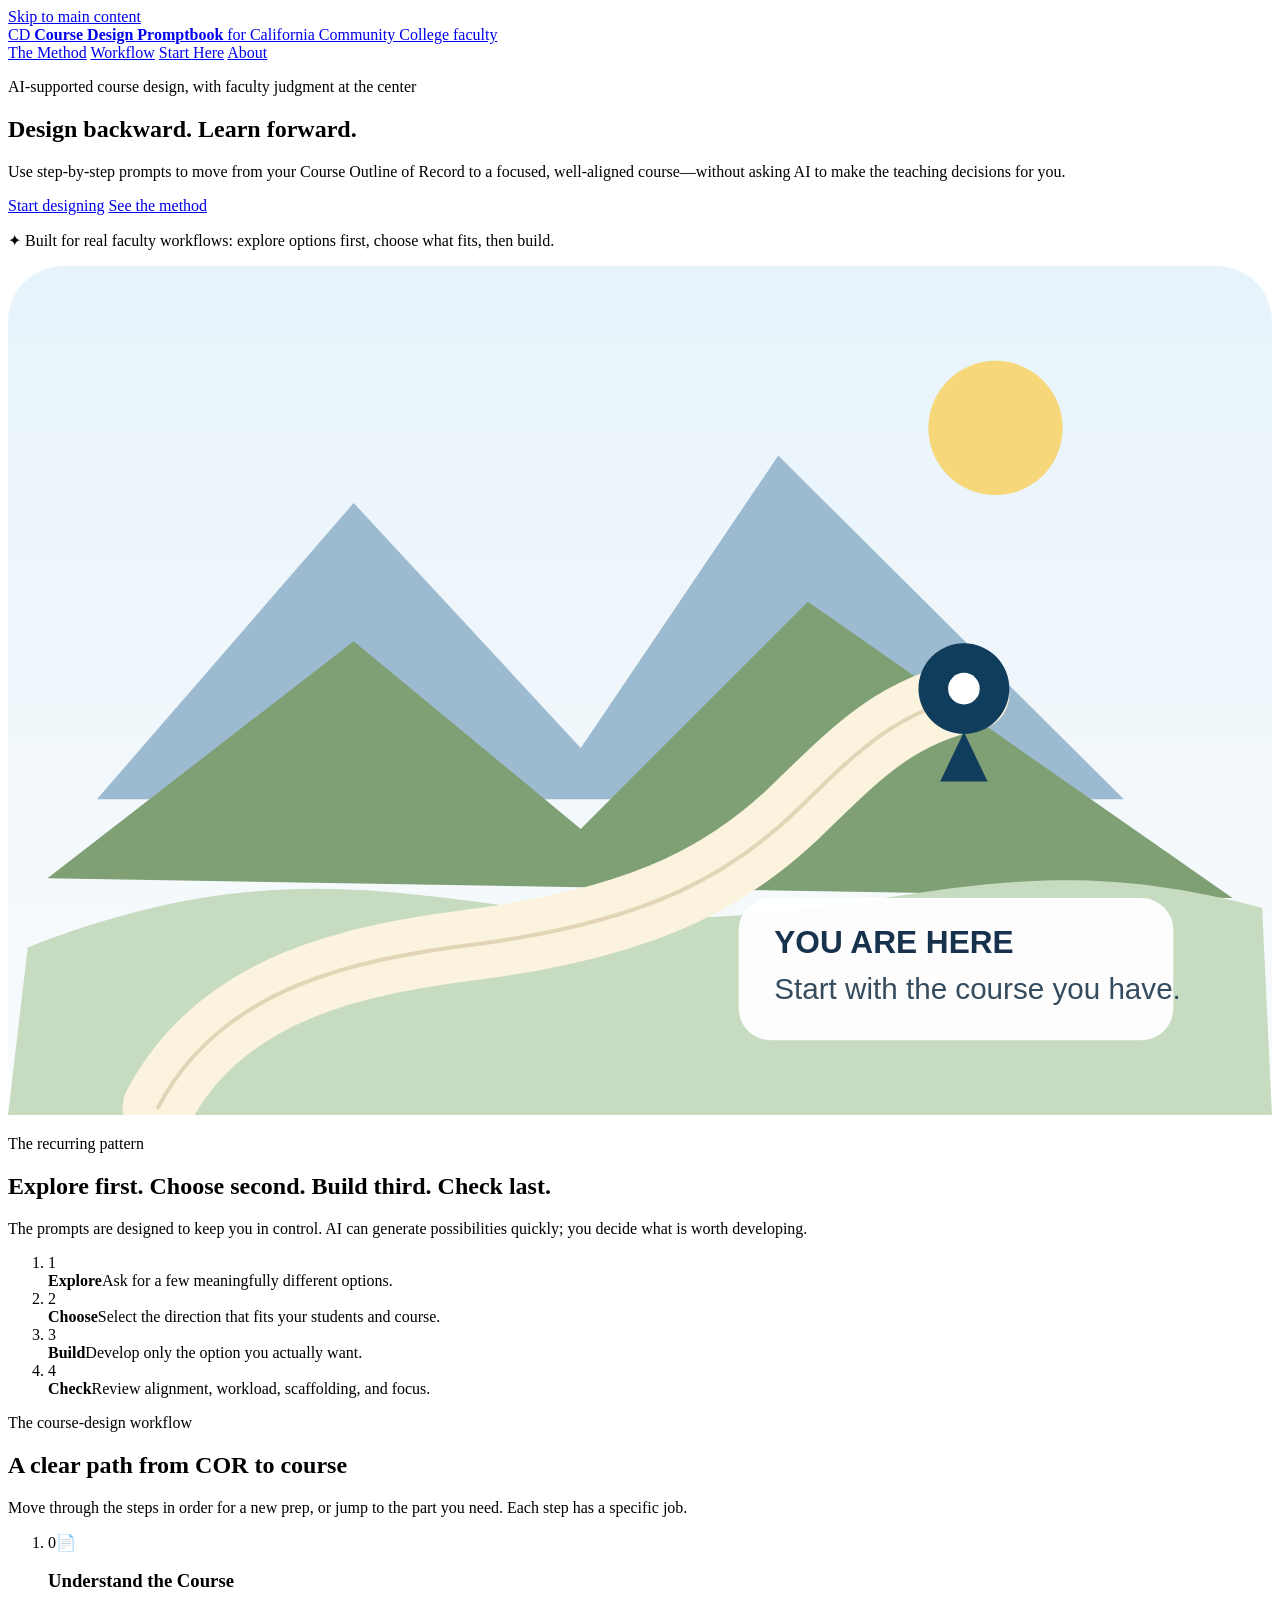
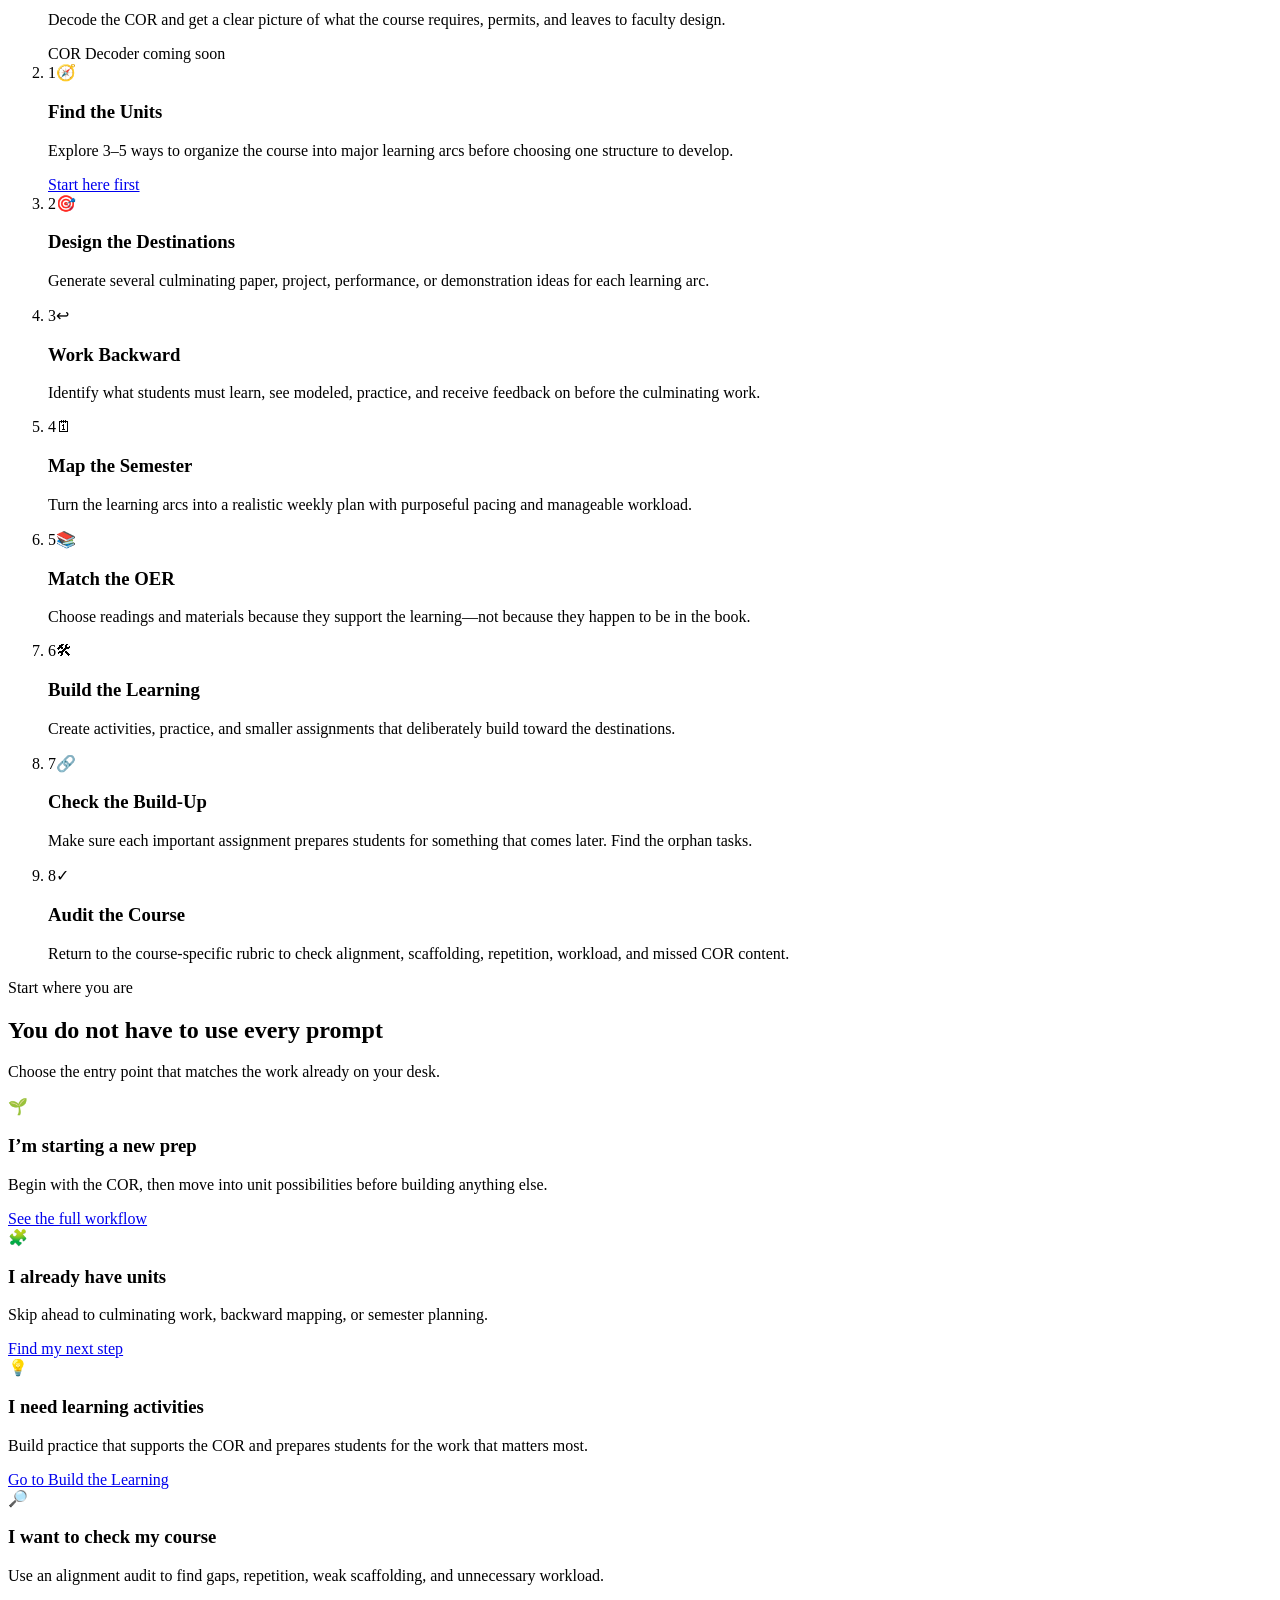
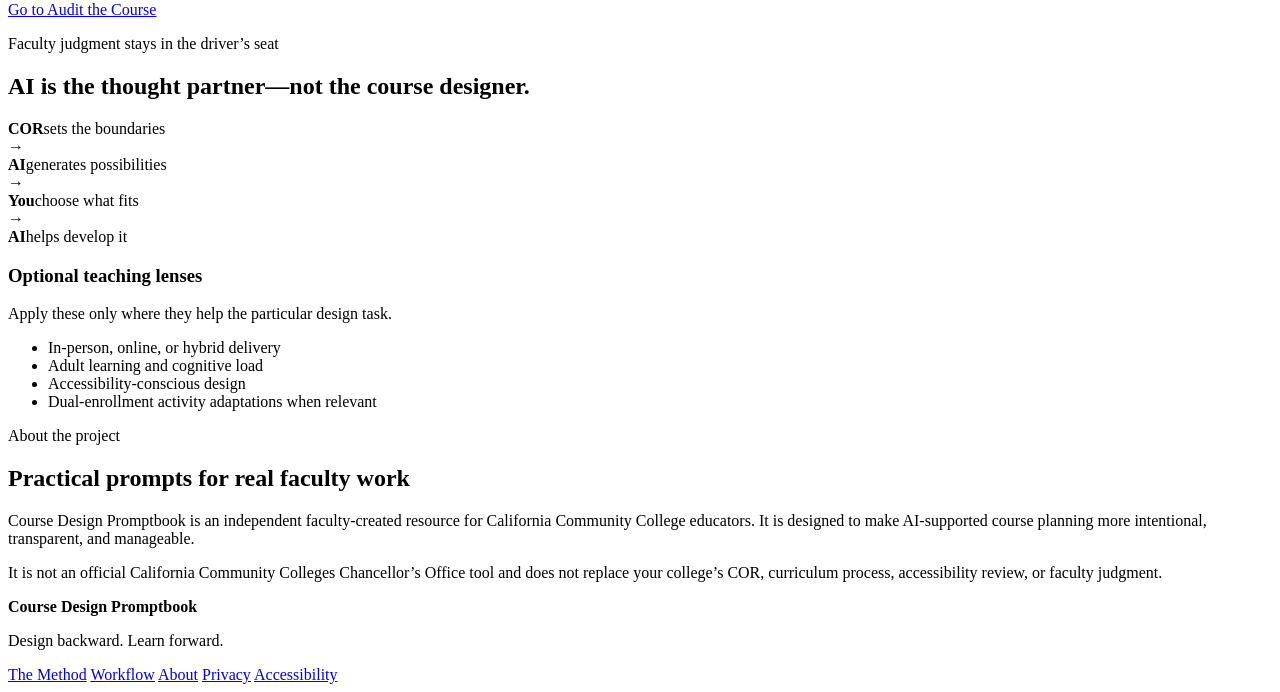
==== index.html @ aed1aebe "Update index.html" ====
<!doctype html>
<html lang="en">
<head>
  <meta charset="utf-8">
  <meta name="viewport" content="width=device-width, initial-scale=1">
  <meta name="description" content="A faculty-created promptbook for using AI to design California Community College courses from the Course Outline of Record.">
  <title>Course Design Promptbook</title>
  <link rel="stylesheet" href="styles.css">
</head>
<body>
  <a class="skip-link" href="#main-content">Skip to main content</a>

  <header class="site-header">
    <div class="shell header-inner">
      <a class="brand" href="index.html" aria-label="Course Design Promptbook home">
        <span class="brand-mark" aria-hidden="true">CD</span>
        <span class="brand-text">
          <strong>Course Design Promptbook</strong>
          <span>for California Community College faculty</span>
        </span>
      </a>

      <nav class="site-nav" aria-label="Primary navigation">
        <a href="#method">The Method</a>
        <a href="#workflow">Workflow</a>
        <a href="#start">Start Here</a>
        <a href="#about">About</a>
      </nav>
    </div>
  </header>

  <main id="main-content">
    <section class="hero" aria-labelledby="hero-title">
      <div class="shell hero-grid">
        <div class="hero-copy">
          <p class="eyebrow">AI-supported course design, with faculty judgment at the center</p>
          <h1 id="hero-title">Design backward. Learn forward.</h1>
          <p class="hero-lede">Use step-by-step prompts to move from your Course Outline of Record to a focused, well-aligned course—without asking AI to make the teaching decisions for you.</p>

          <div class="hero-actions" aria-label="Homepage actions">
            <a class="button button-primary" href="#start">Start designing</a>
            <a class="button button-secondary" href="#method">See the method</a>
          </div>

          <p class="microcopy"><span aria-hidden="true">✦</span> Built for real faculty workflows: explore options first, choose what fits, then build.</p>
        </div>

        <div class="hero-visual" aria-hidden="true">
          <svg viewBox="0 0 640 430" role="img" focusable="false">
            <defs>
              <linearGradient id="sky" x1="0" x2="0" y1="0" y2="1">
                <stop offset="0%" stop-color="#e7f3fb"/>
                <stop offset="100%" stop-color="#f9fbfc"/>
              </linearGradient>
            </defs>
            <rect width="640" height="430" rx="28" fill="url(#sky)"/>
            <circle cx="500" cy="82" r="34" fill="#f6d77a"/>
            <path d="M45 270L175 120L290 244L390 96L565 270Z" fill="#9dbbd0"/>
            <path d="M20 310L175 190L290 285L405 170L620 320Z" fill="#7f9f74"/>
            <path d="M10 345C150 290 220 328 325 330C450 332 505 290 635 325L640 430H0Z" fill="#c6dbc0"/>
            <path d="M76 426C108 365 175 351 240 343C328 331 367 306 397 278C429 247 448 226 489 217" fill="none" stroke="#fbf3dd" stroke-width="36" stroke-linecap="round"/>
            <path d="M76 426C108 365 175 351 240 343C328 331 367 306 397 278C429 247 448 226 489 217" fill="none" stroke="#d6c7a4" stroke-width="2" stroke-linecap="round" opacity=".65"/>
            <g transform="translate(456 186)">
              <circle cx="28" cy="28" r="23" fill="#113d5c"/>
              <circle cx="28" cy="28" r="8" fill="#ffffff"/>
              <path d="M28 50L16 75H40Z" fill="#113d5c"/>
            </g>
            <g transform="translate(370 320)">
              <rect width="220" height="72" rx="16" fill="#ffffff" opacity=".95"/>
              <text x="18" y="28" font-family="Arial, sans-serif" font-size="16" font-weight="700" fill="#17324d">YOU ARE HERE</text>
              <text x="18" y="51" font-family="Arial, sans-serif" font-size="15" fill="#354b5e">Start with the course you have.</text>
            </g>
          </svg>
        </div>
      </div>
    </section>

    <section class="method-section" id="method" aria-labelledby="method-title">
      <div class="shell">
        <div class="section-heading compact">
          <p class="eyebrow">The recurring pattern</p>
          <h2 id="method-title">Explore first. Choose second. Build third. Check last.</h2>
          <p>The prompts are designed to keep you in control. AI can generate possibilities quickly; you decide what is worth developing.</p>
        </div>

        <ol class="method-grid" aria-label="Promptbook method">
          <li>
            <span class="method-number">1</span>
            <div><strong>Explore</strong><span>Ask for a few meaningfully different options.</span></div>
          </li>
          <li>
            <span class="method-number">2</span>
            <div><strong>Choose</strong><span>Select the direction that fits your students and course.</span></div>
          </li>
          <li>
            <span class="method-number">3</span>
            <div><strong>Build</strong><span>Develop only the option you actually want.</span></div>
          </li>
          <li>
            <span class="method-number">4</span>
            <div><strong>Check</strong><span>Review alignment, workload, scaffolding, and focus.</span></div>
          </li>
        </ol>
      </div>
    </section>

    <section class="workflow-section" id="workflow" aria-labelledby="workflow-title">
      <div class="shell">
        <div class="section-heading">
          <p class="eyebrow">The course-design workflow</p>
          <h2 id="workflow-title">A clear path from COR to course</h2>
          <p>Move through the steps in order for a new prep, or jump to the part you need. Each step has a specific job.</p>
        </div>

        <ol class="workflow-grid">
          <li class="workflow-card step-0">
            <div class="step-top"><span class="step-number">0</span><span class="step-icon" aria-hidden="true">📄</span></div>
            <h3>Understand the Course</h3>
            <p>Decode the COR and get a clear picture of what the course requires, permits, and leaves to faculty design.</p>
            <span class="card-status">COR Decoder coming soon</span>
          </li>
          <li class="workflow-card step-1">
            <div class="step-top"><span class="step-number">1</span><span class="step-icon" aria-hidden="true">🧭</span></div>
            <h3>Find the Units</h3>
            <p>Explore 3–5 ways to organize the course into major learning arcs before choosing one structure to develop.</p>
            <a href="#start">Start here first</a>
          </li>
          <li class="workflow-card step-2">
            <div class="step-top"><span class="step-number">2</span><span class="step-icon" aria-hidden="true">🎯</span></div>
            <h3>Design the Destinations</h3>
            <p>Generate several culminating paper, project, performance, or demonstration ideas for each learning arc.</p>
          </li>
          <li class="workflow-card step-3">
            <div class="step-top"><span class="step-number">3</span><span class="step-icon" aria-hidden="true">↩</span></div>
            <h3>Work Backward</h3>
            <p>Identify what students must learn, see modeled, practice, and receive feedback on before the culminating work.</p>
          </li>
          <li class="workflow-card step-4">
            <div class="step-top"><span class="step-number">4</span><span class="step-icon" aria-hidden="true">🗓</span></div>
            <h3>Map the Semester</h3>
            <p>Turn the learning arcs into a realistic weekly plan with purposeful pacing and manageable workload.</p>
          </li>
          <li class="workflow-card step-5">
            <div class="step-top"><span class="step-number">5</span><span class="step-icon" aria-hidden="true">📚</span></div>
            <h3>Match the OER</h3>
            <p>Choose readings and materials because they support the learning—not because they happen to be in the book.</p>
          </li>
          <li class="workflow-card step-6">
            <div class="step-top"><span class="step-number">6</span><span class="step-icon" aria-hidden="true">🛠</span></div>
            <h3>Build the Learning</h3>
            <p>Create activities, practice, and smaller assignments that deliberately build toward the destinations.</p>
          </li>
          <li class="workflow-card step-7">
            <div class="step-top"><span class="step-number">7</span><span class="step-icon" aria-hidden="true">🔗</span></div>
            <h3>Check the Build-Up</h3>
            <p>Make sure each important assignment prepares students for something that comes later. Find the orphan tasks.</p>
          </li>
          <li class="workflow-card step-8">
            <div class="step-top"><span class="step-number">8</span><span class="step-icon" aria-hidden="true">✓</span></div>
            <h3>Audit the Course</h3>
            <p>Return to the course-specific rubric to check alignment, scaffolding, repetition, workload, and missed COR content.</p>
          </li>
        </ol>
      </div>
    </section>

    <section class="start-section" id="start" aria-labelledby="start-title">
      <div class="shell">
        <div class="section-heading">
          <p class="eyebrow">Start where you are</p>
          <h2 id="start-title">You do not have to use every prompt</h2>
          <p>Choose the entry point that matches the work already on your desk.</p>
        </div>

        <div class="start-grid">
          <article class="start-card">
            <span class="start-emoji" aria-hidden="true">🌱</span>
            <h3>I’m starting a new prep</h3>
            <p>Begin with the COR, then move into unit possibilities before building anything else.</p>
            <a class="text-link" href="#workflow">See the full workflow</a>
          </article>
          <article class="start-card">
            <span class="start-emoji" aria-hidden="true">🧩</span>
            <h3>I already have units</h3>
            <p>Skip ahead to culminating work, backward mapping, or semester planning.</p>
            <a class="text-link" href="#workflow">Find my next step</a>
          </article>
          <article class="start-card">
            <span class="start-emoji" aria-hidden="true">💡</span>
            <h3>I need learning activities</h3>
            <p>Build practice that supports the COR and prepares students for the work that matters most.</p>
            <a class="text-link" href="#workflow">Go to Build the Learning</a>
          </article>
          <article class="start-card">
            <span class="start-emoji" aria-hidden="true">🔎</span>
            <h3>I want to check my course</h3>
            <p>Use an alignment audit to find gaps, repetition, weak scaffolding, and unnecessary workload.</p>
            <a class="text-link" href="#workflow">Go to Audit the Course</a>
          </article>
        </div>
      </div>
    </section>

    <section class="principles-section" aria-labelledby="principles-title">
      <div class="shell principles-grid">
        <div class="principles-main">
          <p class="eyebrow">Faculty judgment stays in the driver’s seat</p>
          <h2 id="principles-title">AI is the thought partner—not the course designer.</h2>
          <div class="principle-sequence" aria-label="Faculty-centered AI design sequence">
            <div><strong>COR</strong><span>sets the boundaries</span></div>
            <span class="arrow" aria-hidden="true">→</span>
            <div><strong>AI</strong><span>generates possibilities</span></div>
            <span class="arrow" aria-hidden="true">→</span>
            <div><strong>You</strong><span>choose what fits</span></div>
            <span class="arrow" aria-hidden="true">→</span>
            <div><strong>AI</strong><span>helps develop it</span></div>
          </div>
        </div>

        <aside class="lens-card" aria-labelledby="lenses-title">
          <h3 id="lenses-title">Optional teaching lenses</h3>
          <p>Apply these only where they help the particular design task.</p>
          <ul>
            <li>In-person, online, or hybrid delivery</li>
            <li>Adult learning and cognitive load</li>
            <li>Accessibility-conscious design</li>
            <li>Dual-enrollment activity adaptations when relevant</li>
          </ul>
        </aside>
      </div>
    </section>

    <section class="about-strip" id="about" aria-labelledby="about-title">
      <div class="shell about-grid">
        <div>
          <p class="eyebrow">About the project</p>
          <h2 id="about-title">Practical prompts for real faculty work</h2>
        </div>
        <div>
          <p>Course Design Promptbook is an independent faculty-created resource for California Community College educators. It is designed to make AI-supported course planning more intentional, transparent, and manageable.</p>
          <p class="small-note">It is not an official California Community Colleges Chancellor’s Office tool and does not replace your college’s COR, curriculum process, accessibility review, or faculty judgment.</p>
        </div>
      </div>
    </section>
  </main>

  <footer class="site-footer">
    <div class="shell footer-grid">
      <div>
        <strong>Course Design Promptbook</strong>
        <p>Design backward. Learn forward.</p>
      </div>
      <nav aria-label="Footer navigation">
        <a href="#method">The Method</a>
        <a href="#workflow">Workflow</a>
        <a href="#about">About</a>
        <a href="#">Privacy</a>
        <a href="#">Accessibility</a>
      </nav>
    </div>
  </footer>
</body>
</html>
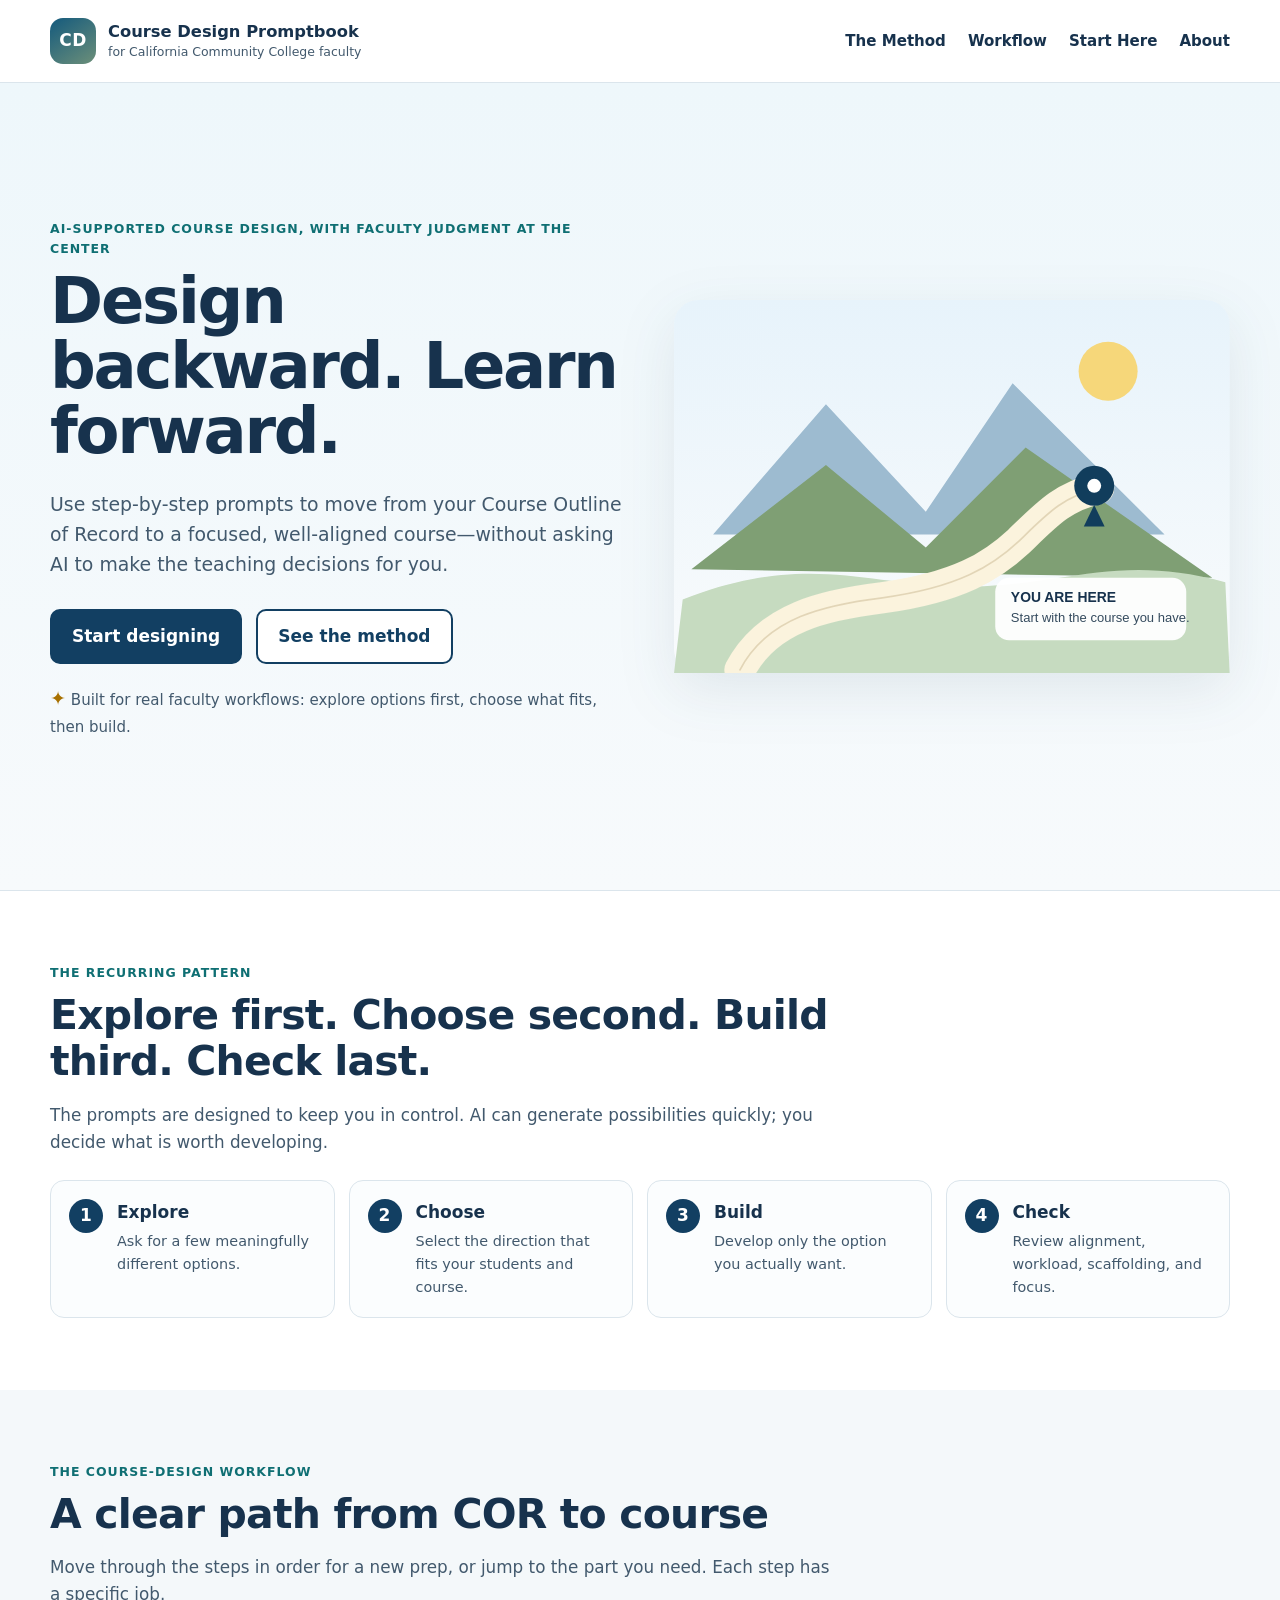
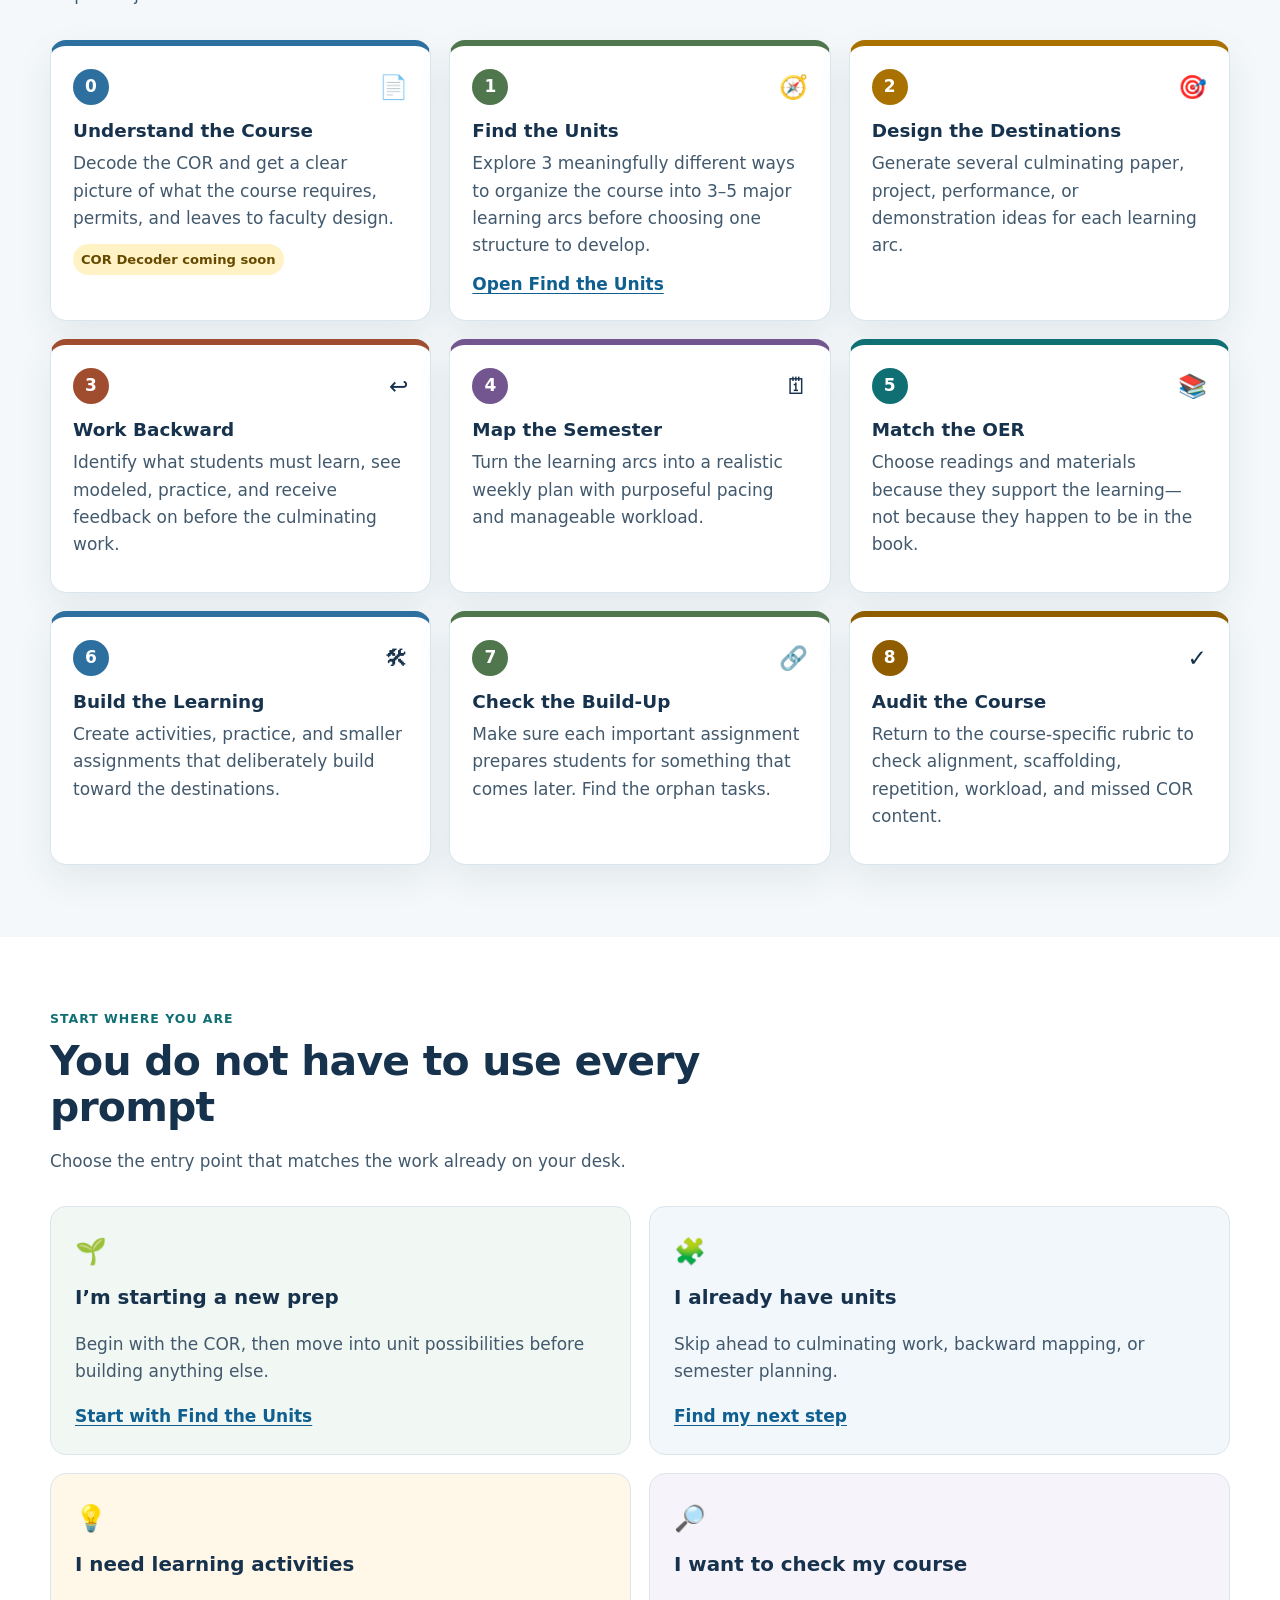
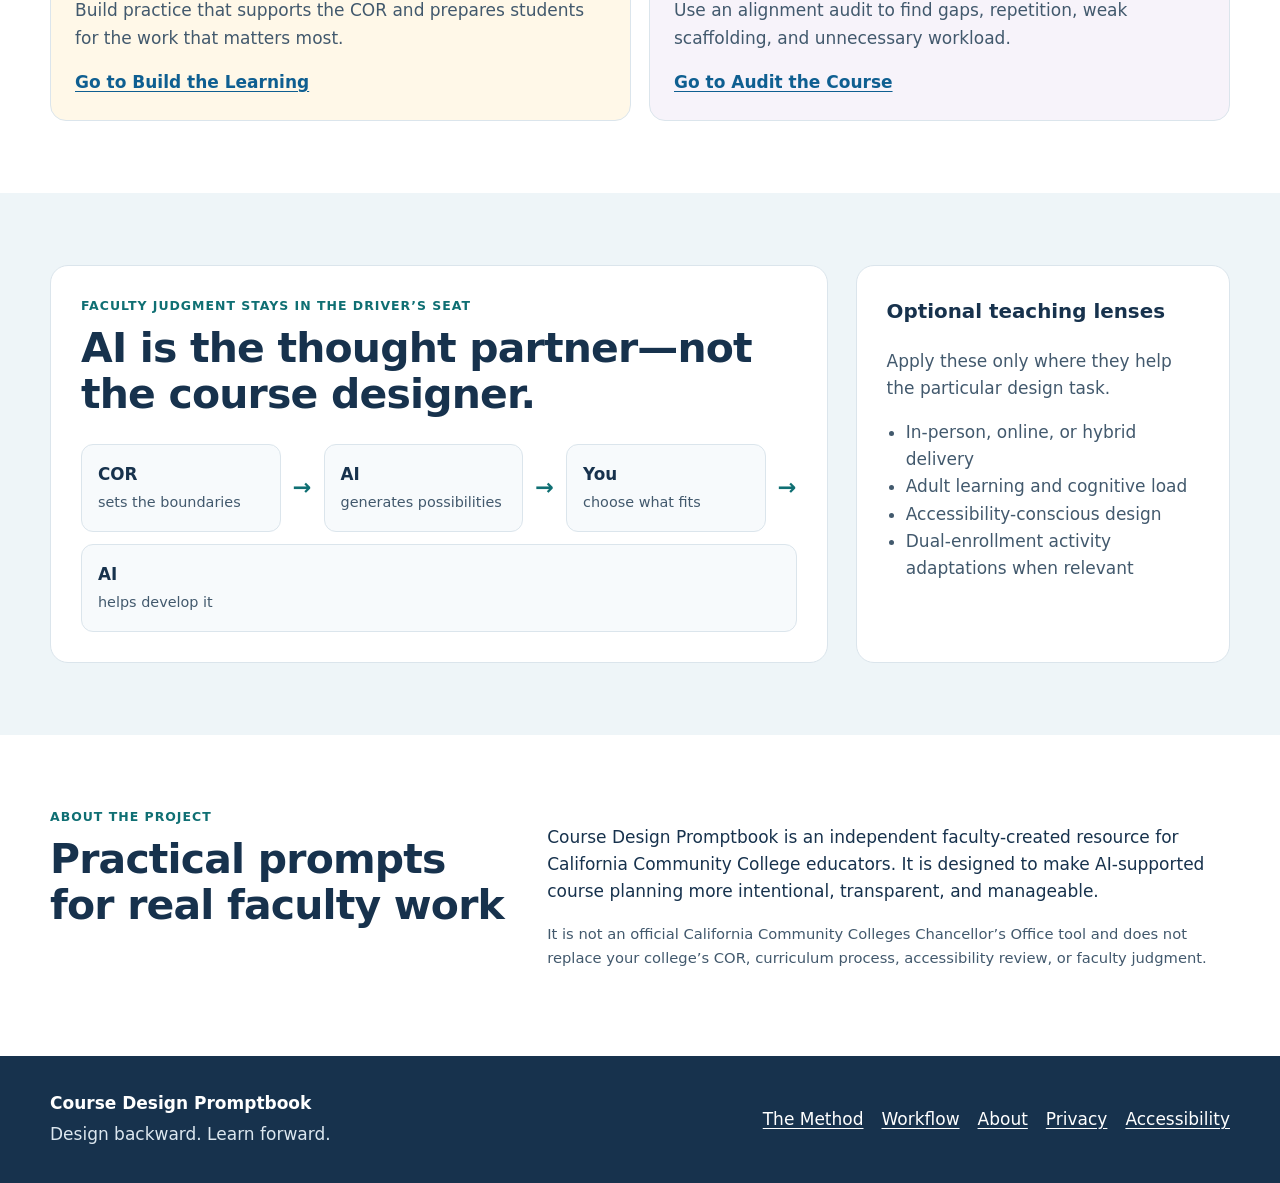
==== commit 95712d9e: "Add files via upload" ====
--- a/index.html
+++ b/index.html
@@ -122,8 +122,8 @@
           <li class="workflow-card step-1">
             <div class="step-top"><span class="step-number">1</span><span class="step-icon" aria-hidden="true">🧭</span></div>
             <h3>Find the Units</h3>
-            <p>Explore 3–5 ways to organize the course into major learning arcs before choosing one structure to develop.</p>
-            <a href="#start">Start here first</a>
+            <p>Explore 3 meaningfully different ways to organize the course into 3–5 major learning arcs before choosing one structure to develop.</p>
+            <a href="find-the-units.html">Open Find the Units</a>
           </li>
           <li class="workflow-card step-2">
             <div class="step-top"><span class="step-number">2</span><span class="step-icon" aria-hidden="true">🎯</span></div>
@@ -177,7 +177,7 @@
             <span class="start-emoji" aria-hidden="true">🌱</span>
             <h3>I’m starting a new prep</h3>
             <p>Begin with the COR, then move into unit possibilities before building anything else.</p>
-            <a class="text-link" href="#workflow">See the full workflow</a>
+            <a class="text-link" href="find-the-units.html">Start with Find the Units</a>
           </article>
           <article class="start-card">
             <span class="start-emoji" aria-hidden="true">🧩</span>
--- a/styles.css
+++ b/styles.css
@@ -0,0 +1,689 @@
+:root {
+  --ink: #17324d;
+  --ink-soft: #42596d;
+  --navy: #123f62;
+  --teal: #0f6f73;
+  --green: #52754c;
+  --blue: #2d6f9f;
+  --purple: #73558f;
+  --gold: #a87100;
+  --coral: #a84b2d;
+  --rose: #9d4567;
+  --bg: #f7fafc;
+  --surface: #ffffff;
+  --line: #dbe5ec;
+  --focus: #ffbf47;
+  --max: 1180px;
+  --shadow: 0 14px 36px rgba(24, 50, 77, 0.08);
+}
+
+* { box-sizing: border-box; }
+
+html { scroll-behavior: smooth; }
+
+body {
+  margin: 0;
+  font-family: Inter, ui-sans-serif, system-ui, -apple-system, BlinkMacSystemFont, "Segoe UI", sans-serif;
+  color: var(--ink);
+  background: var(--bg);
+  line-height: 1.6;
+  font-size: 17px;
+}
+
+a { color: #0f5f91; text-underline-offset: 0.2em; }
+a:hover { color: #093f62; }
+
+a:focus-visible,
+button:focus-visible {
+  outline: 4px solid var(--focus);
+  outline-offset: 3px;
+  border-radius: 6px;
+}
+
+.skip-link {
+  position: absolute;
+  top: -80px;
+  left: 16px;
+  z-index: 1000;
+  background: #111;
+  color: #fff;
+  padding: 12px 16px;
+  border-radius: 0 0 8px 8px;
+}
+.skip-link:focus { top: 0; }
+
+.shell {
+  width: min(calc(100% - 40px), var(--max));
+  margin-inline: auto;
+}
+
+.site-header {
+  background: rgba(255,255,255,.96);
+  border-bottom: 1px solid var(--line);
+  position: sticky;
+  top: 0;
+  z-index: 50;
+  backdrop-filter: blur(8px);
+}
+
+.header-inner {
+  min-height: 82px;
+  display: flex;
+  align-items: center;
+  justify-content: space-between;
+  gap: 28px;
+}
+
+.brand {
+  display: inline-flex;
+  align-items: center;
+  gap: 12px;
+  color: var(--ink);
+  text-decoration: none;
+}
+
+.brand-mark {
+  display: grid;
+  place-items: center;
+  width: 46px;
+  height: 46px;
+  border-radius: 13px;
+  background: linear-gradient(145deg, #145a7d, #6c8f79);
+  color: #fff;
+  font-weight: 800;
+  letter-spacing: .02em;
+}
+
+.brand-text { display: grid; line-height: 1.2; }
+.brand-text strong { font-size: 1.02rem; }
+.brand-text span { color: var(--ink-soft); font-size: .78rem; margin-top: 4px; }
+
+.site-nav {
+  display: flex;
+  gap: 22px;
+  align-items: center;
+  flex-wrap: wrap;
+}
+.site-nav a {
+  color: var(--ink);
+  font-weight: 700;
+  text-decoration: none;
+  font-size: .94rem;
+}
+.site-nav a:hover { text-decoration: underline; }
+
+.hero {
+  background: linear-gradient(180deg, #eef7fb 0%, #f7fafc 100%);
+  border-bottom: 1px solid var(--line);
+}
+
+.hero-grid {
+  min-height: 530px;
+  display: grid;
+  grid-template-columns: 1.02fr .98fr;
+  gap: 46px;
+  align-items: center;
+  padding-block: 64px;
+}
+
+.eyebrow {
+  margin: 0 0 10px;
+  color: var(--teal);
+  font-weight: 800;
+  letter-spacing: .08em;
+  text-transform: uppercase;
+  font-size: .78rem;
+}
+
+.hero h1 {
+  font-size: clamp(2.6rem, 5vw, 4.8rem);
+  line-height: 1.02;
+  letter-spacing: -.035em;
+  margin: 0;
+  max-width: 750px;
+}
+
+.hero-lede {
+  margin: 24px 0 0;
+  font-size: 1.18rem;
+  max-width: 660px;
+  color: var(--ink-soft);
+}
+
+.hero-actions {
+  display: flex;
+  gap: 14px;
+  flex-wrap: wrap;
+  margin-top: 30px;
+}
+
+.button {
+  display: inline-flex;
+  align-items: center;
+  justify-content: center;
+  min-height: 48px;
+  padding: 12px 20px;
+  border-radius: 10px;
+  font-weight: 800;
+  text-decoration: none;
+  border: 2px solid var(--navy);
+}
+.button-primary { background: var(--navy); color: #fff; }
+.button-primary:hover { background: #0d304b; color: #fff; }
+.button-secondary { background: #fff; color: var(--navy); }
+.button-secondary:hover { background: #edf4f8; color: #0d304b; }
+
+.microcopy { margin-top: 20px; color: var(--ink-soft); font-size: .94rem; }
+.microcopy span { color: var(--gold); font-size: 1.2rem; }
+
+.hero-visual svg { display: block; width: 100%; height: auto; filter: drop-shadow(0 18px 28px rgba(23,50,77,.09)); }
+
+section { padding-block: 72px; }
+
+.section-heading { max-width: 780px; margin-bottom: 32px; }
+.section-heading.compact { margin-bottom: 24px; }
+.section-heading h2,
+.principles-main h2,
+.about-grid h2 {
+  margin: 0;
+  font-size: clamp(2rem, 3.2vw, 3rem);
+  line-height: 1.12;
+  letter-spacing: -.02em;
+}
+.section-heading p:last-child { color: var(--ink-soft); font-size: 1.05rem; }
+
+.method-section { background: #fff; }
+.method-grid {
+  list-style: none;
+  padding: 0;
+  margin: 0;
+  display: grid;
+  grid-template-columns: repeat(4, 1fr);
+  gap: 14px;
+}
+.method-grid li {
+  border: 1px solid var(--line);
+  border-radius: 14px;
+  padding: 18px;
+  display: flex;
+  align-items: flex-start;
+  gap: 14px;
+  background: #fbfdfe;
+}
+.method-number {
+  flex: 0 0 auto;
+  width: 34px;
+  height: 34px;
+  display: grid;
+  place-items: center;
+  border-radius: 50%;
+  background: var(--navy);
+  color: #fff;
+  font-weight: 800;
+}
+.method-grid strong { display: block; }
+.method-grid span:last-child { display: block; color: var(--ink-soft); font-size: .9rem; margin-top: 4px; }
+
+.workflow-section { background: #f4f8fa; }
+.workflow-grid {
+  list-style: none;
+  padding: 0;
+  margin: 0;
+  display: grid;
+  grid-template-columns: repeat(3, minmax(0, 1fr));
+  gap: 18px;
+}
+.workflow-card {
+  background: #fff;
+  border: 1px solid var(--line);
+  border-top: 6px solid var(--step-color, var(--navy));
+  border-radius: 16px;
+  padding: 22px;
+  box-shadow: var(--shadow);
+}
+.workflow-card h3 { margin: 14px 0 8px; font-size: 1.15rem; line-height: 1.25; }
+.workflow-card p { color: var(--ink-soft); margin: 0 0 12px; }
+.workflow-card a { font-weight: 800; }
+.step-top { display: flex; align-items: center; justify-content: space-between; gap: 10px; }
+.step-number {
+  display: grid;
+  place-items: center;
+  width: 36px;
+  height: 36px;
+  border-radius: 50%;
+  background: var(--step-color, var(--navy));
+  color: #fff;
+  font-weight: 900;
+}
+.step-icon { font-size: 1.45rem; }
+.card-status {
+  display: inline-block;
+  font-size: .82rem;
+  font-weight: 800;
+  color: #674a00;
+  background: #fff3c6;
+  padding: 5px 8px;
+  border-radius: 999px;
+}
+.step-0 { --step-color: #2d6f9f; }
+.step-1 { --step-color: #4f764c; }
+.step-2 { --step-color: #a87100; }
+.step-3 { --step-color: #9f4d2e; }
+.step-4 { --step-color: #73558f; }
+.step-5 { --step-color: #0f6f73; }
+.step-6 { --step-color: #2d6f9f; }
+.step-7 { --step-color: #4f764c; }
+.step-8 { --step-color: #8f5d00; }
+
+.start-section { background: #fff; }
+.start-grid {
+  display: grid;
+  grid-template-columns: repeat(2, minmax(0, 1fr));
+  gap: 18px;
+}
+.start-card {
+  border: 1px solid var(--line);
+  border-radius: 16px;
+  padding: 24px;
+  background: #fff;
+}
+.start-card:nth-child(1) { background: #f1f7f2; }
+.start-card:nth-child(2) { background: #f2f7fb; }
+.start-card:nth-child(3) { background: #fff8e8; }
+.start-card:nth-child(4) { background: #f7f3fa; }
+.start-emoji { font-size: 1.6rem; }
+.start-card h3 { margin: 10px 0 6px; }
+.start-card p { color: var(--ink-soft); }
+.text-link { font-weight: 800; }
+
+.principles-section { background: #eef5f8; }
+.principles-grid { display: grid; grid-template-columns: 1.35fr .65fr; gap: 28px; align-items: stretch; }
+.principles-main,
+.lens-card {
+  background: #fff;
+  border: 1px solid var(--line);
+  border-radius: 18px;
+  padding: 30px;
+}
+.principle-sequence {
+  margin-top: 26px;
+  display: flex;
+  align-items: stretch;
+  gap: 12px;
+  flex-wrap: wrap;
+}
+.principle-sequence div {
+  flex: 1 1 150px;
+  min-width: 150px;
+  background: #f7fafc;
+  border: 1px solid var(--line);
+  border-radius: 12px;
+  padding: 16px;
+}
+.principle-sequence strong { display: block; font-size: 1.05rem; }
+.principle-sequence span:not(.arrow) { color: var(--ink-soft); font-size: .9rem; }
+.arrow { align-self: center; font-size: 1.4rem; font-weight: 800; color: var(--teal); }
+.lens-card h3 { margin-top: 0; }
+.lens-card p, .lens-card li { color: var(--ink-soft); }
+.lens-card ul { padding-left: 1.2rem; }
+
+.about-strip { background: #fff; }
+.about-grid { display: grid; grid-template-columns: .8fr 1.2fr; gap: 42px; align-items: start; }
+.small-note { color: var(--ink-soft); font-size: .92rem; }
+
+.site-footer {
+  background: #17324d;
+  color: #fff;
+  padding-block: 34px;
+}
+.footer-grid { display: flex; justify-content: space-between; gap: 24px; align-items: center; }
+.site-footer p { margin: 4px 0 0; color: #dce7ef; }
+.site-footer nav { display: flex; gap: 18px; flex-wrap: wrap; }
+.site-footer a { color: #fff; }
+
+@media (max-width: 900px) {
+  .header-inner { align-items: flex-start; padding-block: 16px; flex-direction: column; }
+  .site-nav { gap: 16px; }
+  .hero-grid { grid-template-columns: 1fr; min-height: auto; padding-block: 48px; }
+  .hero-visual { max-width: 680px; }
+  .method-grid { grid-template-columns: 1fr 1fr; }
+  .workflow-grid { grid-template-columns: 1fr 1fr; }
+  .principles-grid, .about-grid { grid-template-columns: 1fr; }
+}
+
+@media (max-width: 620px) {
+  body { font-size: 16px; }
+  .shell { width: min(calc(100% - 28px), var(--max)); }
+  section { padding-block: 54px; }
+  .site-header { position: static; }
+  .site-nav { width: 100%; }
+  .site-nav a { padding-block: 6px; }
+  .hero h1 { font-size: clamp(2.35rem, 12vw, 3.5rem); }
+  .hero-actions .button { width: 100%; }
+  .method-grid, .workflow-grid, .start-grid { grid-template-columns: 1fr; }
+  .principle-sequence { display: grid; }
+  .arrow { transform: rotate(90deg); justify-self: center; }
+  .footer-grid { flex-direction: column; align-items: flex-start; }
+}
+
+@media (prefers-reduced-motion: reduce) {
+  html { scroll-behavior: auto; }
+  *, *::before, *::after {
+    animation-duration: .01ms !important;
+    animation-iteration-count: 1 !important;
+    transition-duration: .01ms !important;
+  }
+}
+
+@media (forced-colors: active) {
+  .brand-mark,
+  .step-number,
+  .method-number,
+  .button-primary {
+    forced-color-adjust: none;
+    background: CanvasText;
+    color: Canvas;
+  }
+}
+
+/* Prompt page */
+.breadcrumb-wrap { padding-top: 22px; }
+.breadcrumb {
+  list-style: none;
+  padding: 0;
+  margin: 0;
+  display: flex;
+  flex-wrap: wrap;
+  gap: 8px;
+  align-items: center;
+  font-size: .9rem;
+  color: var(--ink-soft);
+}
+.breadcrumb li:not(:last-child)::after {
+  content: "/";
+  margin-left: 8px;
+  color: #7a8e9e;
+}
+.breadcrumb a { font-weight: 700; }
+
+.step-hero {
+  padding-block: 54px 64px;
+  background: linear-gradient(180deg, #f1f7f2 0%, #f7fafc 100%);
+  border-bottom: 1px solid var(--line);
+}
+.step-hero-grid {
+  display: grid;
+  grid-template-columns: 1.2fr .8fr;
+  gap: 42px;
+  align-items: center;
+}
+.step-label {
+  display: inline-flex;
+  align-items: center;
+  gap: 8px;
+  font-weight: 900;
+  color: #355a34;
+  background: #e2efe2;
+  border: 1px solid #b9d2b8;
+  border-radius: 999px;
+  padding: 7px 12px;
+  margin-bottom: 18px;
+}
+.step-hero h1 {
+  margin: 0;
+  font-size: clamp(2.7rem, 5vw, 4.7rem);
+  line-height: 1.02;
+  letter-spacing: -.035em;
+}
+.step-lede {
+  margin: 22px 0 0;
+  max-width: 760px;
+  font-size: 1.24rem;
+  color: var(--ink-soft);
+}
+.step-purpose {
+  margin: 20px 0 0;
+  padding: 16px 18px;
+  max-width: 760px;
+  background: #fff;
+  border-left: 5px solid var(--green);
+  border-radius: 0 12px 12px 0;
+}
+.mini-path {
+  background: #fff;
+  border: 1px solid var(--line);
+  border-radius: 18px;
+  padding: 24px;
+  box-shadow: var(--shadow);
+}
+.mini-path h2 { margin: 0 0 16px; font-size: 1.15rem; }
+.mini-path ol { list-style: none; padding: 0; margin: 0; display: grid; gap: 10px; }
+.mini-path li {
+  display: flex;
+  align-items: center;
+  gap: 11px;
+  padding: 10px 12px;
+  border-radius: 10px;
+  color: var(--ink-soft);
+}
+.mini-path li span {
+  display: grid;
+  place-items: center;
+  width: 30px;
+  height: 30px;
+  flex: 0 0 auto;
+  border-radius: 50%;
+  background: #edf2f5;
+  color: var(--ink);
+  font-weight: 900;
+}
+.mini-path li.done { color: #385b38; }
+.mini-path li.done span { background: #e1efe1; color: #355a34; }
+.mini-path li.current { background: #edf6ee; color: var(--ink); font-weight: 800; }
+.mini-path li.current span { background: var(--green); color: #fff; }
+
+.page-section { padding-block: 64px; background: #fff; }
+.soft-section { background: #f4f8fa; }
+.narrow-shell { max-width: 920px; }
+.narrow-shell > h2,
+.prompt-heading-row h2,
+.choice-callout h2,
+.next-step-card h2 {
+  margin: 0;
+  font-size: clamp(1.9rem, 3.4vw, 2.75rem);
+  line-height: 1.12;
+  letter-spacing: -.02em;
+}
+.narrow-shell > p:not(.eyebrow) { color: var(--ink-soft); font-size: 1.05rem; }
+
+.three-beat {
+  margin-top: 28px;
+  display: grid;
+  grid-template-columns: repeat(3, 1fr);
+  gap: 16px;
+}
+.three-beat > div {
+  border: 1px solid var(--line);
+  border-radius: 16px;
+  padding: 20px;
+  background: #fbfdfe;
+}
+.three-beat > div:nth-child(1) { background: #f2f7fb; }
+.three-beat > div:nth-child(2) { background: #fff8e8; }
+.three-beat > div:nth-child(3) { background: #f1f7f2; }
+.three-beat > div > span { font-size: 1.45rem; display: block; margin-bottom: 7px; }
+.three-beat strong { display: block; font-size: 1.08rem; }
+.three-beat p { margin: 5px 0 0; color: var(--ink-soft); font-size: .94rem; }
+
+.check-list {
+  list-style: none;
+  padding: 0;
+  margin: 24px 0 0;
+  display: grid;
+  gap: 12px;
+}
+.check-list li {
+  position: relative;
+  padding-left: 34px;
+}
+.check-list li::before {
+  content: "✓";
+  position: absolute;
+  left: 0;
+  top: .05em;
+  width: 24px;
+  height: 24px;
+  display: grid;
+  place-items: center;
+  border-radius: 50%;
+  background: #e2efe2;
+  color: #355a34;
+  font-weight: 900;
+}
+.note-card {
+  margin-top: 24px;
+  padding: 16px 18px;
+  background: #fff9e8;
+  border: 1px solid #ead79c;
+  border-radius: 12px;
+}
+.note-card p { margin: 0; }
+
+.prompt-heading-row {
+  display: flex;
+  align-items: flex-end;
+  justify-content: space-between;
+  gap: 24px;
+  margin-bottom: 22px;
+}
+.prompt-heading-row p:last-child { margin-bottom: 0; color: var(--ink-soft); }
+.prompt-badge {
+  flex: 0 0 auto;
+  display: inline-block;
+  padding: 7px 11px;
+  border-radius: 999px;
+  background: #eef5fb;
+  border: 1px solid #c7ddec;
+  color: #1f5d87;
+  font-weight: 800;
+  font-size: .82rem;
+}
+.prompt-badge-gold { background: #fff7dc; border-color: #ead79c; color: #715000; }
+.prompt-badge-teal { background: #eaf6f5; border-color: #b9d9d6; color: #0d5c60; }
+.prompt-card {
+  background: #fff;
+  border: 1px solid #cfdce5;
+  border-radius: 18px;
+  overflow: hidden;
+  box-shadow: var(--shadow);
+}
+.soft-section .prompt-card { box-shadow: none; }
+.prompt-toolbar {
+  display: flex;
+  justify-content: space-between;
+  align-items: center;
+  gap: 20px;
+  padding: 14px 18px;
+  background: #edf4f8;
+  border-bottom: 1px solid #cfdce5;
+}
+.prompt-toolbar h3 { margin: 0; font-size: 1rem; }
+.copy-button {
+  min-height: 44px;
+  padding: 9px 15px;
+  border-radius: 9px;
+  border: 2px solid var(--navy);
+  background: var(--navy);
+  color: #fff;
+  font: inherit;
+  font-weight: 800;
+  cursor: pointer;
+}
+.copy-button:hover { background: #0d304b; }
+.prompt-text {
+  padding: 24px;
+  font-size: 1rem;
+  line-height: 1.68;
+}
+.prompt-text p:first-child { margin-top: 0; }
+.prompt-text p:last-child { margin-bottom: 0; }
+.prompt-text ul { margin-block: 10px 18px; padding-left: 1.35rem; }
+.prompt-text li { margin-bottom: 6px; }
+.copy-status {
+  min-height: 1.5em;
+  margin: 0;
+  padding: 0 24px 14px;
+  color: #355a34;
+  font-weight: 700;
+  font-size: .9rem;
+}
+
+.choice-section { background: #fff8e8; }
+.choice-callout {
+  display: flex;
+  gap: 20px;
+  align-items: flex-start;
+  padding: 26px;
+  background: #fff;
+  border: 1px solid #ead79c;
+  border-radius: 18px;
+}
+.choice-icon { font-size: 2rem; line-height: 1; }
+.choice-callout p:last-child { margin-bottom: 0; color: var(--ink-soft); }
+
+.signs-grid {
+  display: grid;
+  grid-template-columns: repeat(2, minmax(0, 1fr));
+  gap: 18px;
+  margin-top: 26px;
+}
+.sign-card {
+  border-radius: 16px;
+  padding: 24px;
+  border: 1px solid var(--line);
+}
+.sign-card h3 { margin-top: 0; }
+.sign-card ul { padding-left: 1.2rem; margin-bottom: 0; }
+.sign-card li { margin-bottom: 8px; }
+.good-signs { background: #f1f7f2; border-color: #bed3bd; }
+.good-signs h3 { color: #355a34; }
+.watch-signs { background: #fff8e8; border-color: #ead79c; }
+.watch-signs h3 { color: #765200; }
+
+.next-step-section { background: #eef5f8; padding-block: 54px; }
+.next-step-card {
+  display: flex;
+  align-items: center;
+  justify-content: space-between;
+  gap: 30px;
+  background: #fff;
+  border: 1px solid var(--line);
+  border-radius: 18px;
+  padding: 28px;
+}
+.next-step-card p:last-child { margin-bottom: 0; color: var(--ink-soft); }
+.button-disabled {
+  color: #526879;
+  background: #edf2f5;
+  border-color: #cfd9e0;
+  cursor: default;
+  white-space: nowrap;
+}
+
+@media (max-width: 800px) {
+  .step-hero-grid { grid-template-columns: 1fr; }
+  .three-beat { grid-template-columns: 1fr; }
+  .prompt-heading-row { align-items: flex-start; flex-direction: column; gap: 10px; }
+  .signs-grid { grid-template-columns: 1fr; }
+  .next-step-card { align-items: flex-start; flex-direction: column; }
+}
+
+@media (max-width: 620px) {
+  .breadcrumb-wrap { padding-top: 16px; }
+  .step-hero { padding-block: 42px 48px; }
+  .page-section { padding-block: 50px; }
+  .prompt-toolbar { align-items: stretch; flex-direction: column; }
+  .copy-button { width: 100%; }
+  .prompt-text { padding: 20px; }
+  .choice-callout { flex-direction: column; }
+}
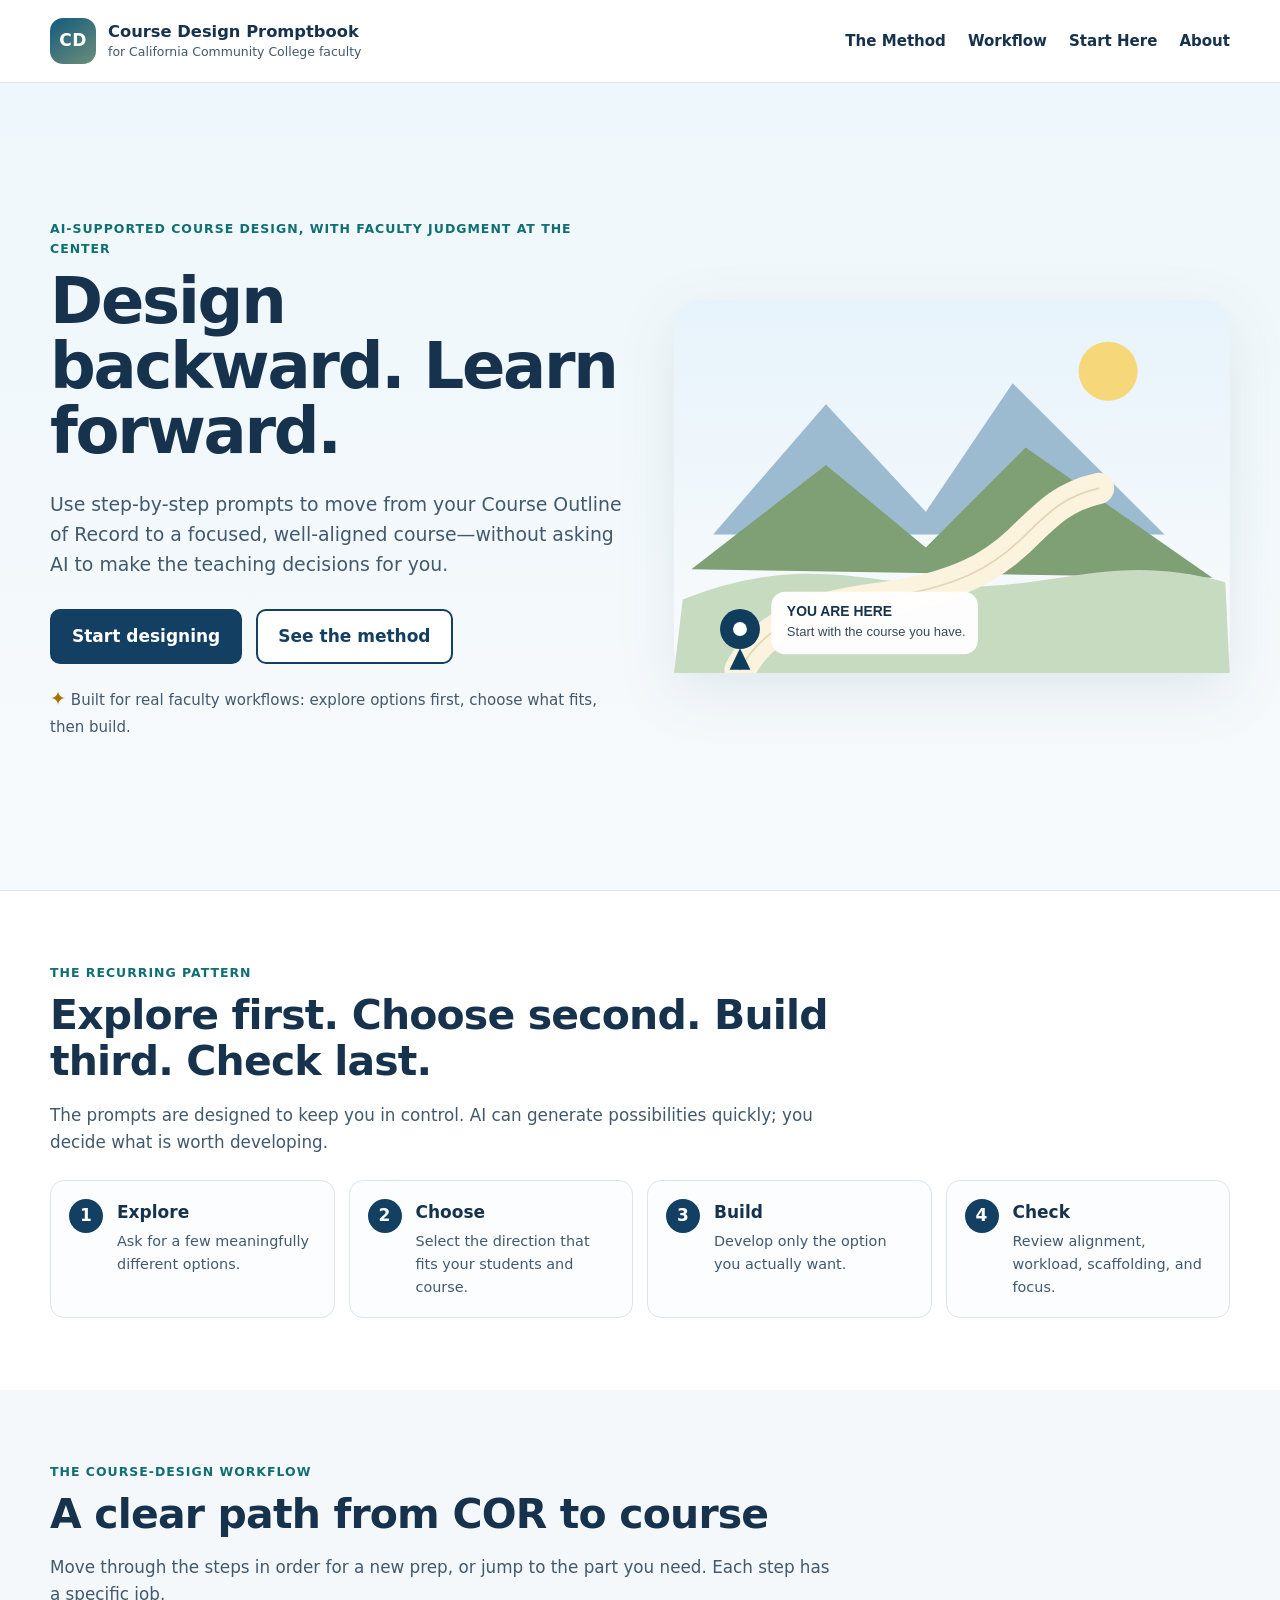
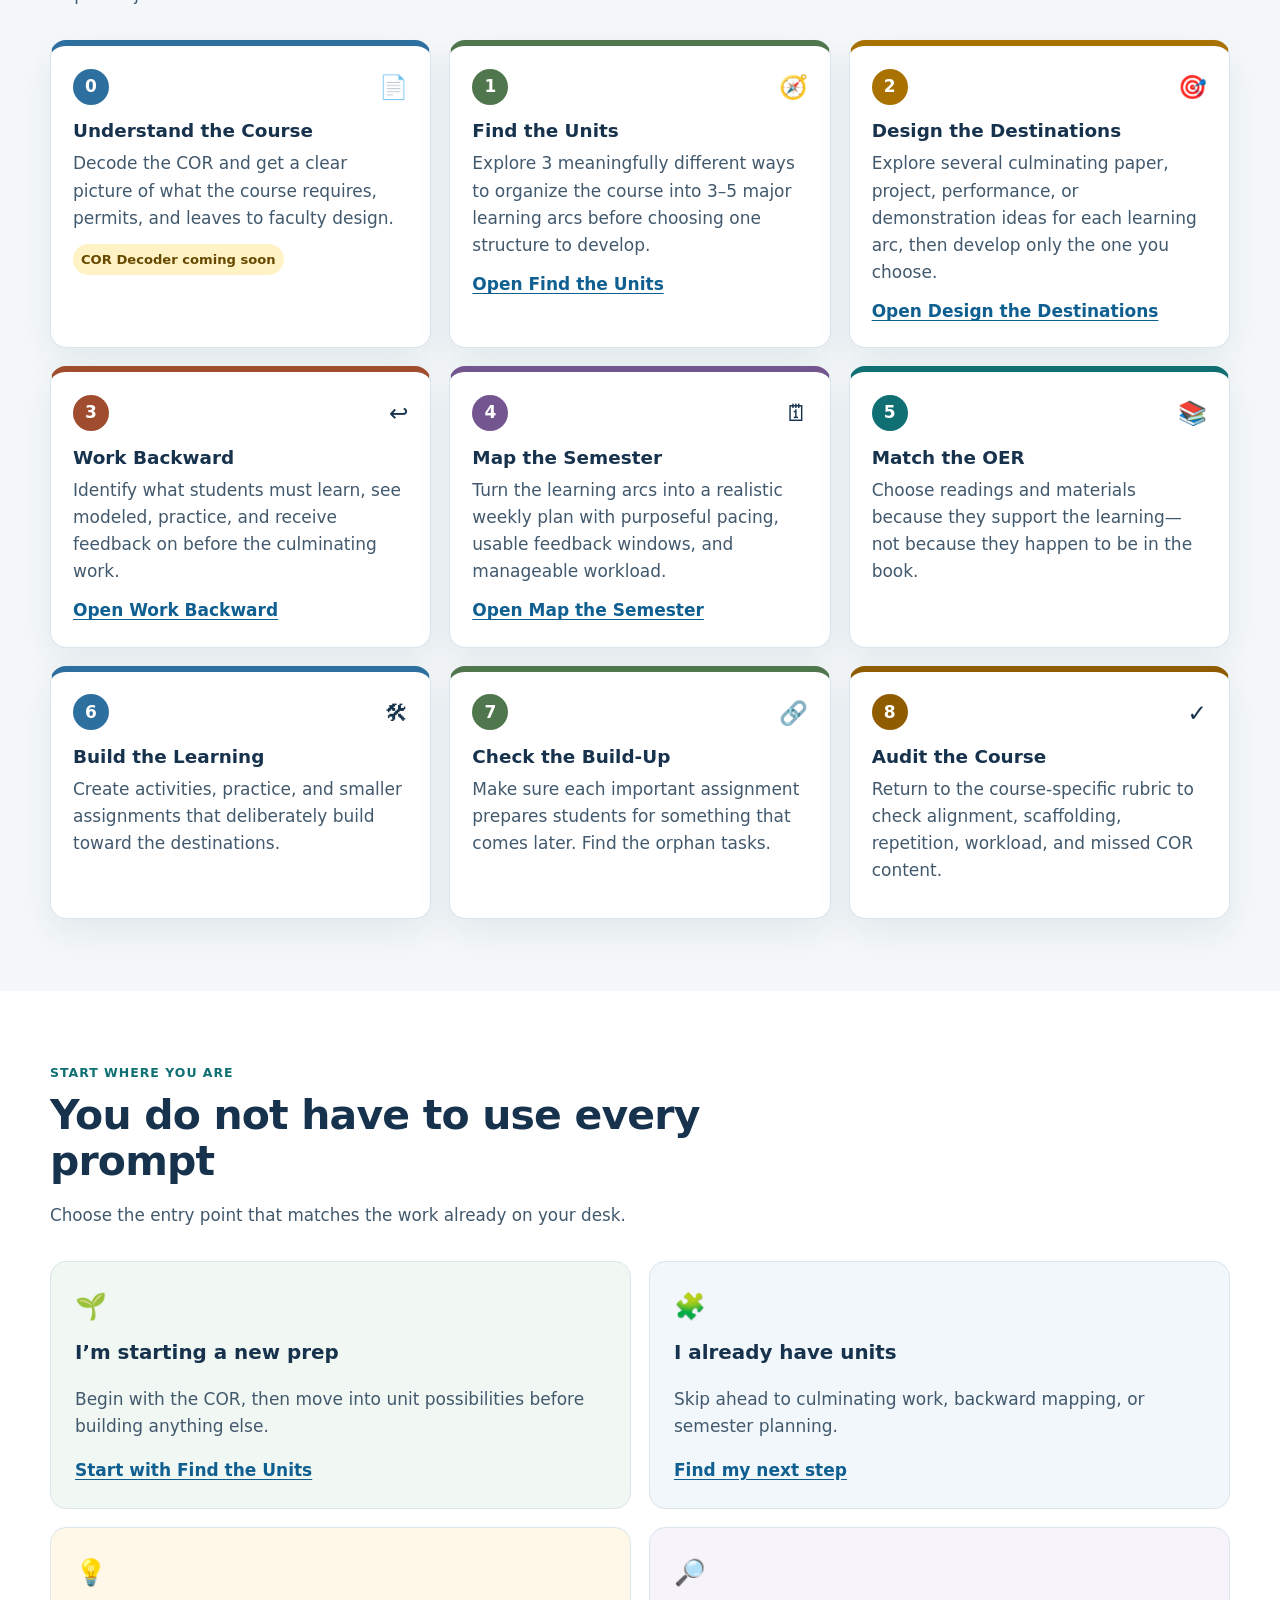
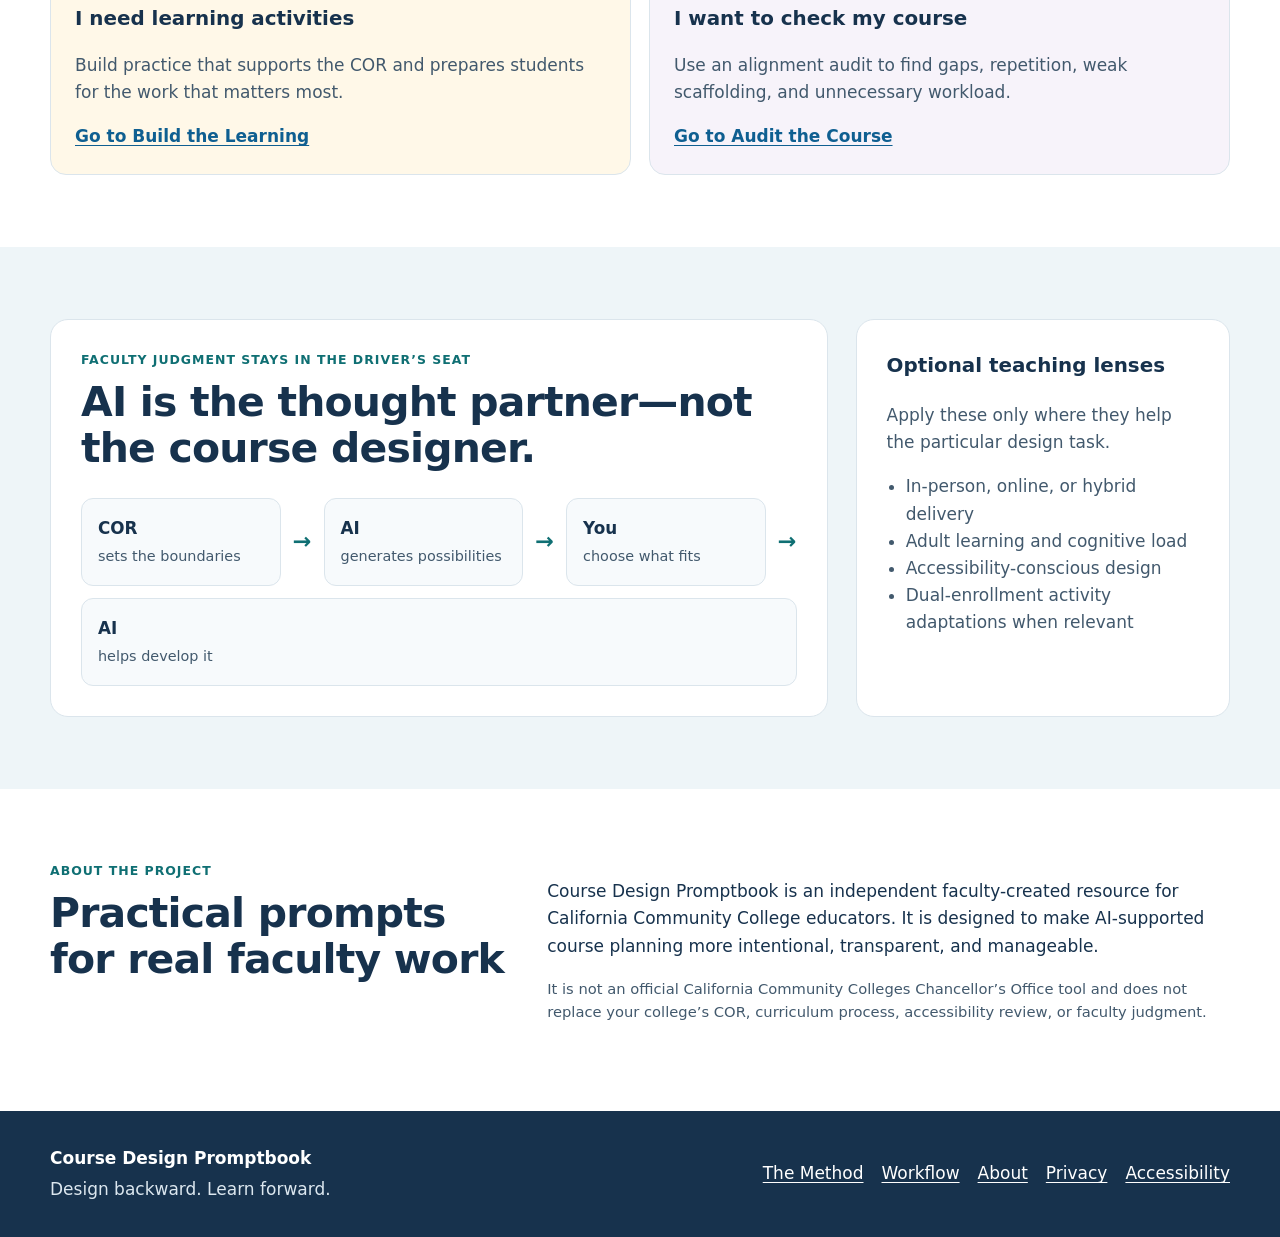
==== commit 47d651cf: "Add files via upload" ====
--- a/index.html
+++ b/index.html
@@ -60,13 +60,13 @@
             <path d="M10 345C150 290 220 328 325 330C450 332 505 290 635 325L640 430H0Z" fill="#c6dbc0"/>
             <path d="M76 426C108 365 175 351 240 343C328 331 367 306 397 278C429 247 448 226 489 217" fill="none" stroke="#fbf3dd" stroke-width="36" stroke-linecap="round"/>
             <path d="M76 426C108 365 175 351 240 343C328 331 367 306 397 278C429 247 448 226 489 217" fill="none" stroke="#d6c7a4" stroke-width="2" stroke-linecap="round" opacity=".65"/>
-            <g transform="translate(456 186)">
+            <g transform="translate(48 351)">
               <circle cx="28" cy="28" r="23" fill="#113d5c"/>
               <circle cx="28" cy="28" r="8" fill="#ffffff"/>
               <path d="M28 50L16 75H40Z" fill="#113d5c"/>
             </g>
-            <g transform="translate(370 320)">
-              <rect width="220" height="72" rx="16" fill="#ffffff" opacity=".95"/>
+            <g transform="translate(112 336)">
+              <rect width="238" height="72" rx="16" fill="#ffffff" opacity=".95"/>
               <text x="18" y="28" font-family="Arial, sans-serif" font-size="16" font-weight="700" fill="#17324d">YOU ARE HERE</text>
               <text x="18" y="51" font-family="Arial, sans-serif" font-size="15" fill="#354b5e">Start with the course you have.</text>
             </g>
@@ -128,17 +128,20 @@
           <li class="workflow-card step-2">
             <div class="step-top"><span class="step-number">2</span><span class="step-icon" aria-hidden="true">🎯</span></div>
             <h3>Design the Destinations</h3>
-            <p>Generate several culminating paper, project, performance, or demonstration ideas for each learning arc.</p>
+            <p>Explore several culminating paper, project, performance, or demonstration ideas for each learning arc, then develop only the one you choose.</p>
+            <a href="design-the-destinations.html">Open Design the Destinations</a>
           </li>
           <li class="workflow-card step-3">
             <div class="step-top"><span class="step-number">3</span><span class="step-icon" aria-hidden="true">↩</span></div>
             <h3>Work Backward</h3>
             <p>Identify what students must learn, see modeled, practice, and receive feedback on before the culminating work.</p>
+            <a href="work-backward.html">Open Work Backward</a>
           </li>
           <li class="workflow-card step-4">
             <div class="step-top"><span class="step-number">4</span><span class="step-icon" aria-hidden="true">🗓</span></div>
             <h3>Map the Semester</h3>
-            <p>Turn the learning arcs into a realistic weekly plan with purposeful pacing and manageable workload.</p>
+            <p>Turn the learning arcs into a realistic weekly plan with purposeful pacing, usable feedback windows, and manageable workload.</p>
+            <a href="map-the-semester.html">Open Map the Semester</a>
           </li>
           <li class="workflow-card step-5">
             <div class="step-top"><span class="step-number">5</span><span class="step-icon" aria-hidden="true">📚</span></div>
--- a/styles.css
+++ b/styles.css
@@ -687,3 +687,77 @@
   .prompt-text { padding: 20px; }
   .choice-callout { flex-direction: column; }
 }
+
+/* Step 2 accent */
+.step-page-2 {
+  background: linear-gradient(180deg, #fff9ea 0%, #f7fafc 100%);
+}
+.step-page-2 .step-label {
+  color: #6b4a00;
+  background: #fff3c9;
+  border-color: #e2c96e;
+}
+.step-page-2 .step-purpose {
+  border-left-color: var(--gold);
+}
+.step-page-2 .mini-path li.done {
+  color: #385b38;
+}
+.step-page-2 .mini-path li.current {
+  background: #fff7dc;
+}
+.step-page-2 .mini-path li.current span {
+  background: var(--gold);
+  color: #fff;
+}
+
+/* Step 3 accent */
+.step-page-3 {
+  background: linear-gradient(180deg, #fbf1ec 0%, #f7fafc 100%);
+}
+.step-page-3 .step-label {
+  color: #743a25;
+  background: #f7e5dc;
+  border-color: #d9ad99;
+}
+.step-page-3 .step-purpose {
+  border-left-color: #9f4d2e;
+}
+.step-page-3 .mini-path li.current {
+  background: #faece5;
+}
+.step-page-3 .mini-path li.current span {
+  background: #8b462d;
+  color: #fff;
+}
+.prompt-badge-rust {
+  background: #faece5;
+  border-color: #d9ad99;
+  color: #743a25;
+}
+
+
+/* Step 4 accent */
+.step-page-4 {
+  background: linear-gradient(180deg, #f4effa 0%, #f7fafc 100%);
+}
+.step-page-4 .step-label {
+  color: #553d70;
+  background: #eee5f5;
+  border-color: #cdb9dd;
+}
+.step-page-4 .step-purpose {
+  border-left-color: var(--purple);
+}
+.step-page-4 .mini-path li.current {
+  background: #f0e9f5;
+}
+.step-page-4 .mini-path li.current span {
+  background: #674d80;
+  color: #fff;
+}
+.prompt-badge-purple {
+  background: #f0e9f5;
+  border-color: #cdb9dd;
+  color: #553d70;
+}
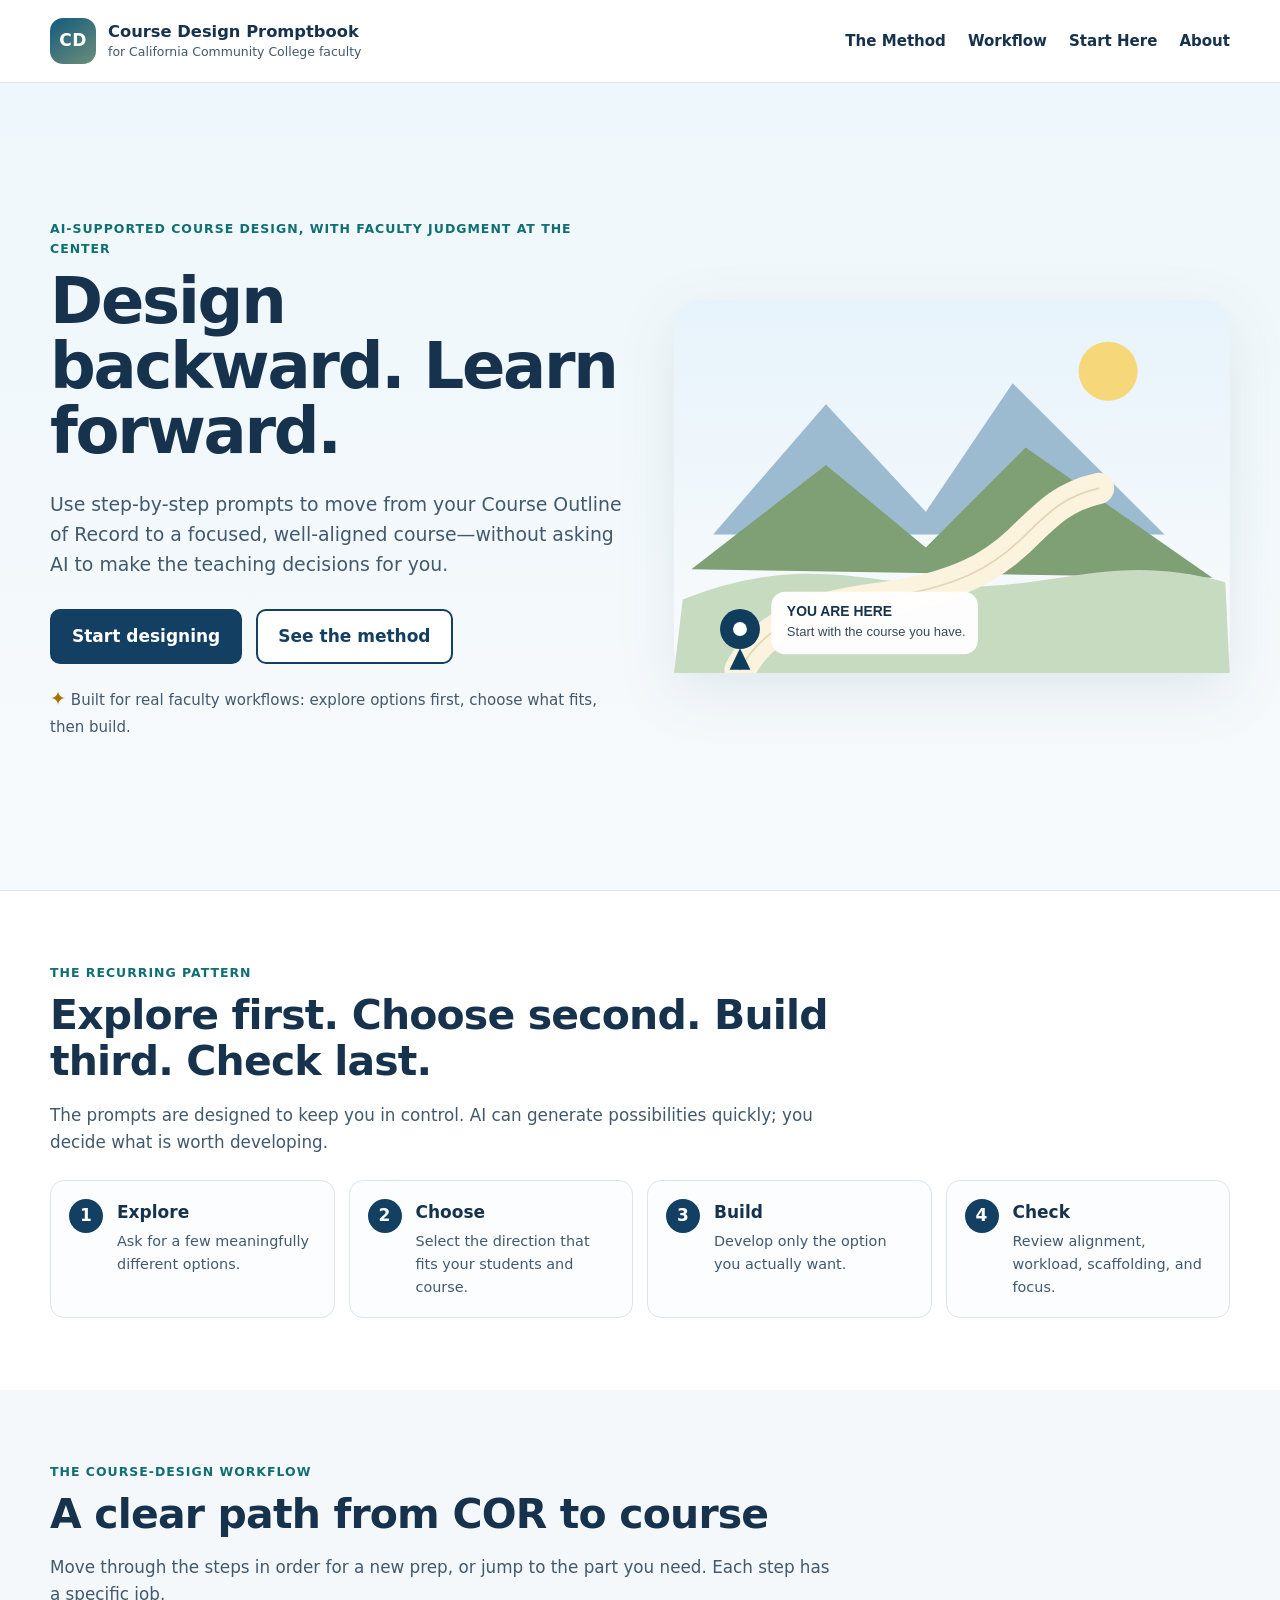
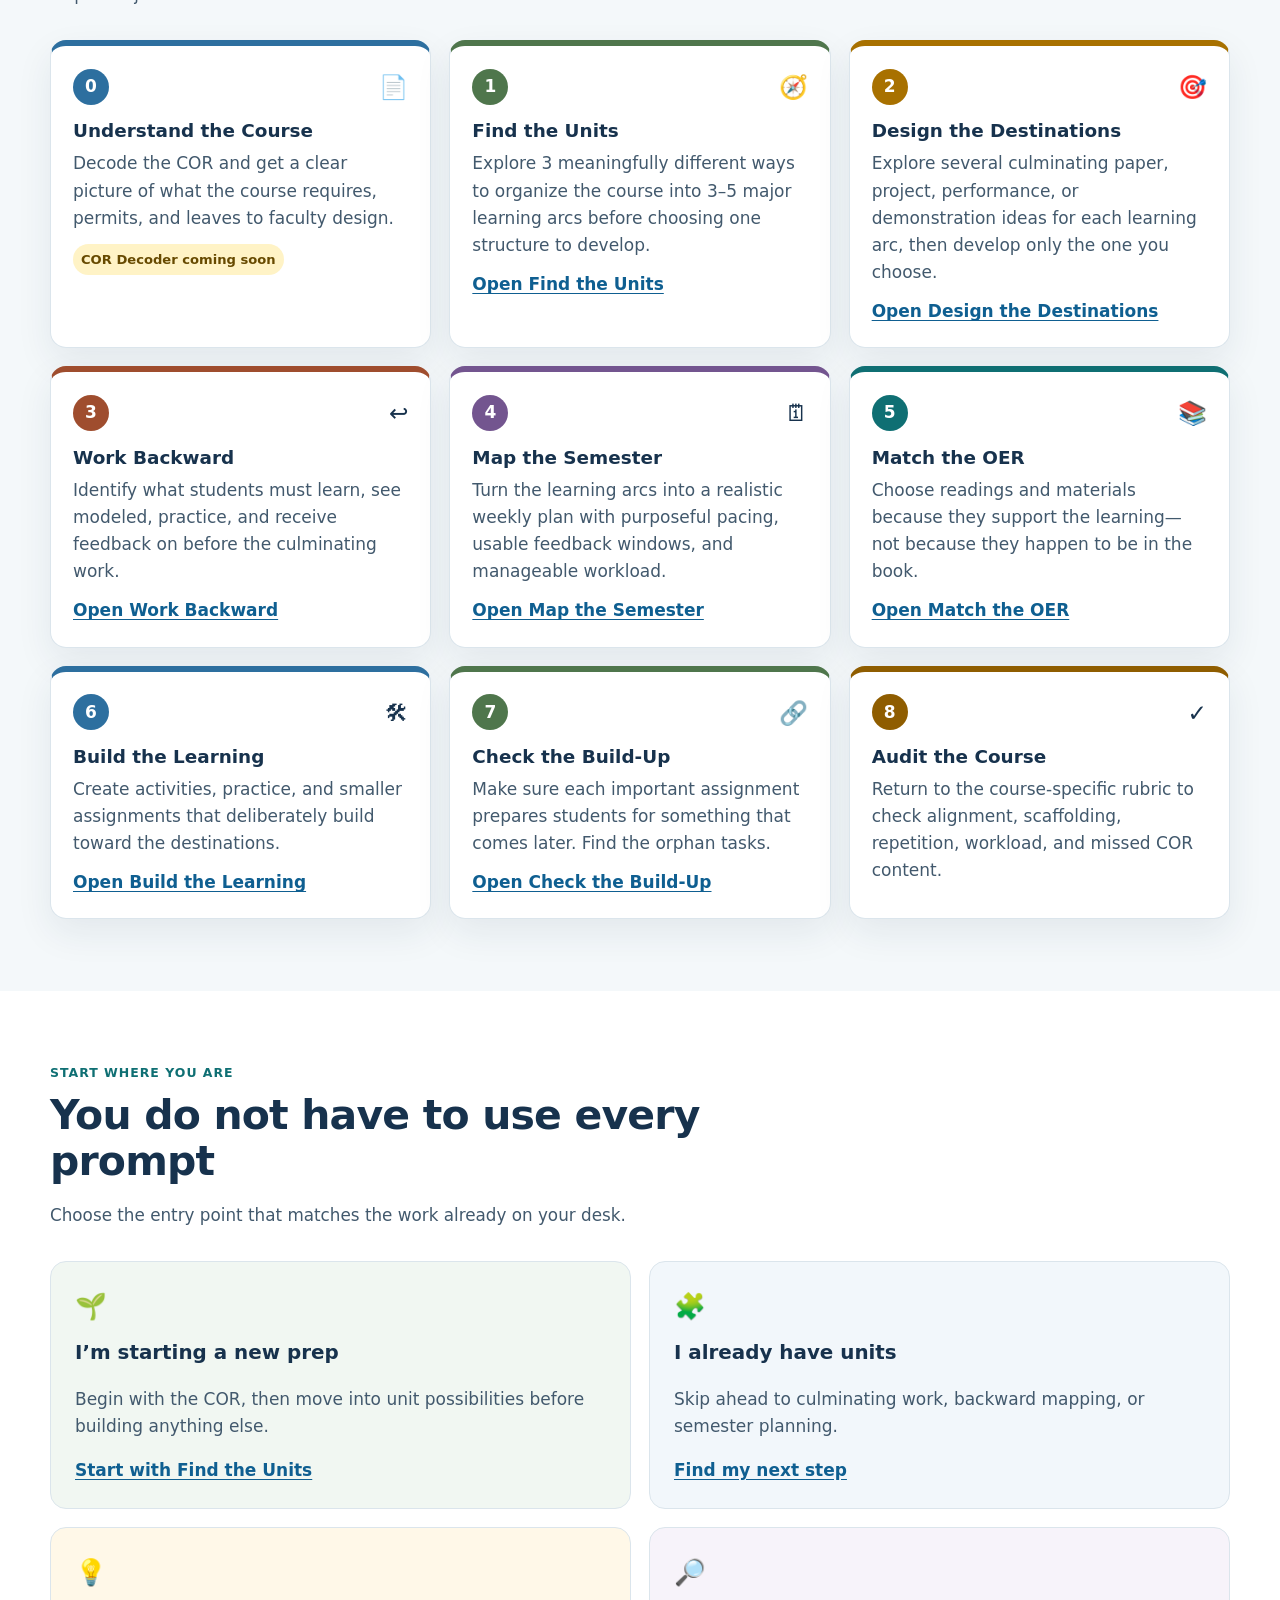
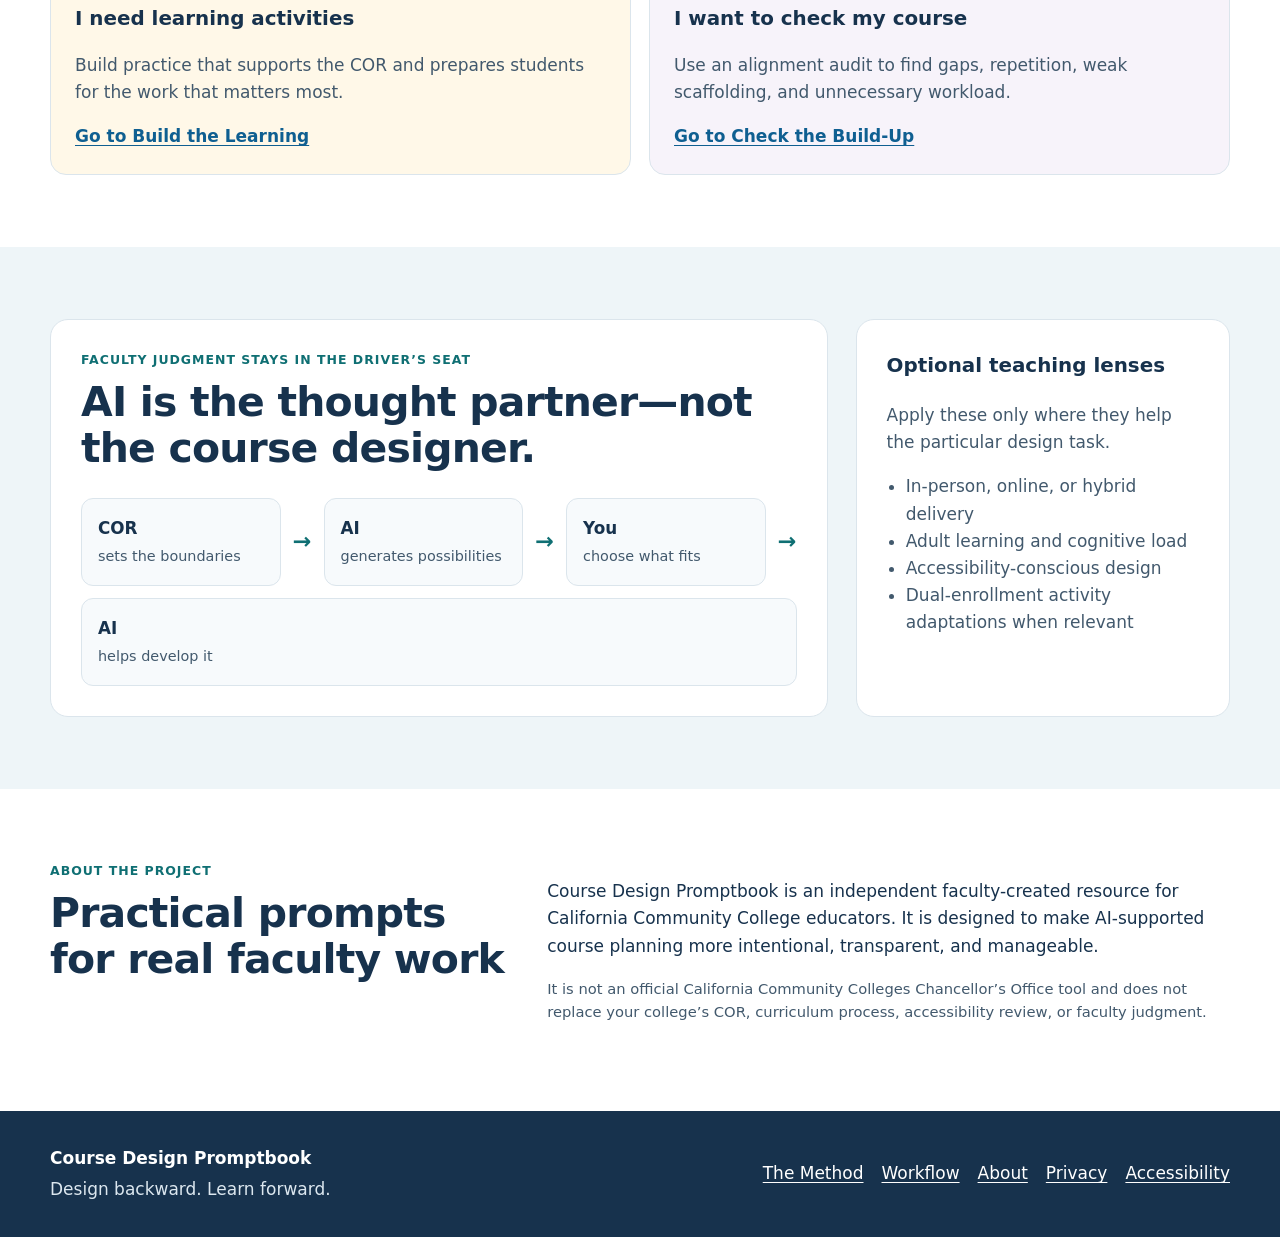
==== commit 10e4be8c: "Add files via upload" ====
--- a/index.html
+++ b/index.html
@@ -5,6 +5,7 @@
   <meta name="viewport" content="width=device-width, initial-scale=1">
   <meta name="description" content="A faculty-created promptbook for using AI to design California Community College courses from the Course Outline of Record.">
   <title>Course Design Promptbook</title>
+  <link rel="icon" type="image/png" href="favicon14.png">
   <link rel="stylesheet" href="styles.css">
 </head>
 <body>
@@ -147,16 +148,19 @@
             <div class="step-top"><span class="step-number">5</span><span class="step-icon" aria-hidden="true">📚</span></div>
             <h3>Match the OER</h3>
             <p>Choose readings and materials because they support the learning—not because they happen to be in the book.</p>
+            <a href="match-the-oer.html">Open Match the OER</a>
           </li>
           <li class="workflow-card step-6">
             <div class="step-top"><span class="step-number">6</span><span class="step-icon" aria-hidden="true">🛠</span></div>
             <h3>Build the Learning</h3>
             <p>Create activities, practice, and smaller assignments that deliberately build toward the destinations.</p>
+            <a href="build-the-learning.html">Open Build the Learning</a>
           </li>
           <li class="workflow-card step-7">
             <div class="step-top"><span class="step-number">7</span><span class="step-icon" aria-hidden="true">🔗</span></div>
             <h3>Check the Build-Up</h3>
             <p>Make sure each important assignment prepares students for something that comes later. Find the orphan tasks.</p>
+            <a href="check-the-build-up.html">Open Check the Build-Up</a>
           </li>
           <li class="workflow-card step-8">
             <div class="step-top"><span class="step-number">8</span><span class="step-icon" aria-hidden="true">✓</span></div>
@@ -192,13 +196,13 @@
             <span class="start-emoji" aria-hidden="true">💡</span>
             <h3>I need learning activities</h3>
             <p>Build practice that supports the COR and prepares students for the work that matters most.</p>
-            <a class="text-link" href="#workflow">Go to Build the Learning</a>
+            <a class="text-link" href="build-the-learning.html">Go to Build the Learning</a>
           </article>
           <article class="start-card">
             <span class="start-emoji" aria-hidden="true">🔎</span>
             <h3>I want to check my course</h3>
             <p>Use an alignment audit to find gaps, repetition, weak scaffolding, and unnecessary workload.</p>
-            <a class="text-link" href="#workflow">Go to Audit the Course</a>
+            <a class="text-link" href="check-the-build-up.html">Go to Check the Build-Up</a>
           </article>
         </div>
       </div>
--- a/styles.css
+++ b/styles.css
@@ -761,3 +761,145 @@
   border-color: #cdb9dd;
   color: #553d70;
 }
+
+/* Step 5 accent */
+.step-page-5 {
+  background: linear-gradient(180deg, #eaf6f5 0%, #f7fafc 100%);
+}
+.step-page-5 .step-label {
+  color: #0d5c60;
+  background: #dff1ef;
+  border-color: #acd5d1;
+}
+.step-page-5 .step-purpose {
+  border-left-color: var(--teal);
+}
+.step-page-5 .mini-path li.current {
+  background: #e6f4f2;
+}
+.step-page-5 .mini-path li.current span {
+  background: var(--teal);
+  color: #fff;
+}
+
+.resource-role-grid {
+  display: grid;
+  grid-template-columns: repeat(5, minmax(0, 1fr));
+  gap: 12px;
+  margin-top: 28px;
+}
+.resource-role-grid article {
+  border: 1px solid #cbdde2;
+  border-radius: 14px;
+  background: #f7fbfc;
+  padding: 16px;
+}
+.resource-role-grid article:nth-child(2) { background: #f3f8fb; }
+.resource-role-grid article:nth-child(3) { background: #fff9ea; }
+.resource-role-grid article:nth-child(4) { background: #f1f7f2; }
+.resource-role-grid article:nth-child(5) { background: #f5f1f8; }
+.resource-role-grid strong {
+  display: block;
+  margin-bottom: 6px;
+  font-size: 1rem;
+}
+.resource-role-grid span {
+  color: var(--ink-soft);
+  font-size: .9rem;
+  line-height: 1.45;
+}
+
+@media (max-width: 900px) {
+  .resource-role-grid { grid-template-columns: repeat(2, minmax(0, 1fr)); }
+}
+@media (max-width: 560px) {
+  .resource-role-grid { grid-template-columns: 1fr; }
+}
+
+/* Step 6 accent */
+.step-page-6 {
+  background: linear-gradient(180deg, #edf5fb 0%, #f7fafc 100%);
+}
+.step-page-6 .step-label {
+  color: #1d587d;
+  background: #e3f0f8;
+  border-color: #b6d3e5;
+}
+.step-page-6 .step-purpose {
+  border-left-color: var(--blue);
+}
+.step-page-6 .mini-path li.current {
+  background: #e8f2f8;
+}
+.step-page-6 .mini-path li.current span {
+  background: var(--blue);
+  color: #fff;
+}
+.prompt-badge-blue {
+  background: #e8f2f8;
+  border-color: #b6d3e5;
+  color: #1d587d;
+}
+.prompt-badge-green {
+  background: #edf5eb;
+  border-color: #bdd4b8;
+  color: #385f34;
+}
+
+.lens-grid {
+  display: grid;
+  grid-template-columns: repeat(2, minmax(0, 1fr));
+  gap: 14px;
+  margin-top: 28px;
+}
+.lens-grid article {
+  border: 1px solid #d7e2e8;
+  border-radius: 14px;
+  background: #fff;
+  padding: 18px;
+}
+.lens-grid article:nth-child(5) {
+  grid-column: 1 / -1;
+  background: #fff9ea;
+  border-color: #ead79c;
+}
+.lens-grid article > span {
+  display: block;
+  font-size: 1.35rem;
+  margin-bottom: 6px;
+}
+.lens-grid strong {
+  display: block;
+  margin-bottom: 5px;
+}
+.lens-grid p {
+  color: var(--ink-soft);
+  margin: 0;
+  font-size: .94rem;
+}
+
+@media (max-width: 720px) {
+  .lens-grid { grid-template-columns: 1fr; }
+  .lens-grid article:nth-child(5) { grid-column: auto; }
+}
+
+
+/* Step 7 accent */
+.step-page-7 {
+  background: linear-gradient(180deg, #eef6ed 0%, #f7fafc 100%);
+}
+.step-page-7 .step-label {
+  color: #355a34;
+  background: #e4f0e2;
+  border-color: #b9d2b8;
+}
+.step-page-7 .step-purpose {
+  border-left-color: var(--green);
+}
+.step-page-7 .mini-path li.current {
+  background: #edf6ee;
+}
+.step-page-7 .mini-path li.current span {
+  background: var(--green);
+  color: #fff;
+}
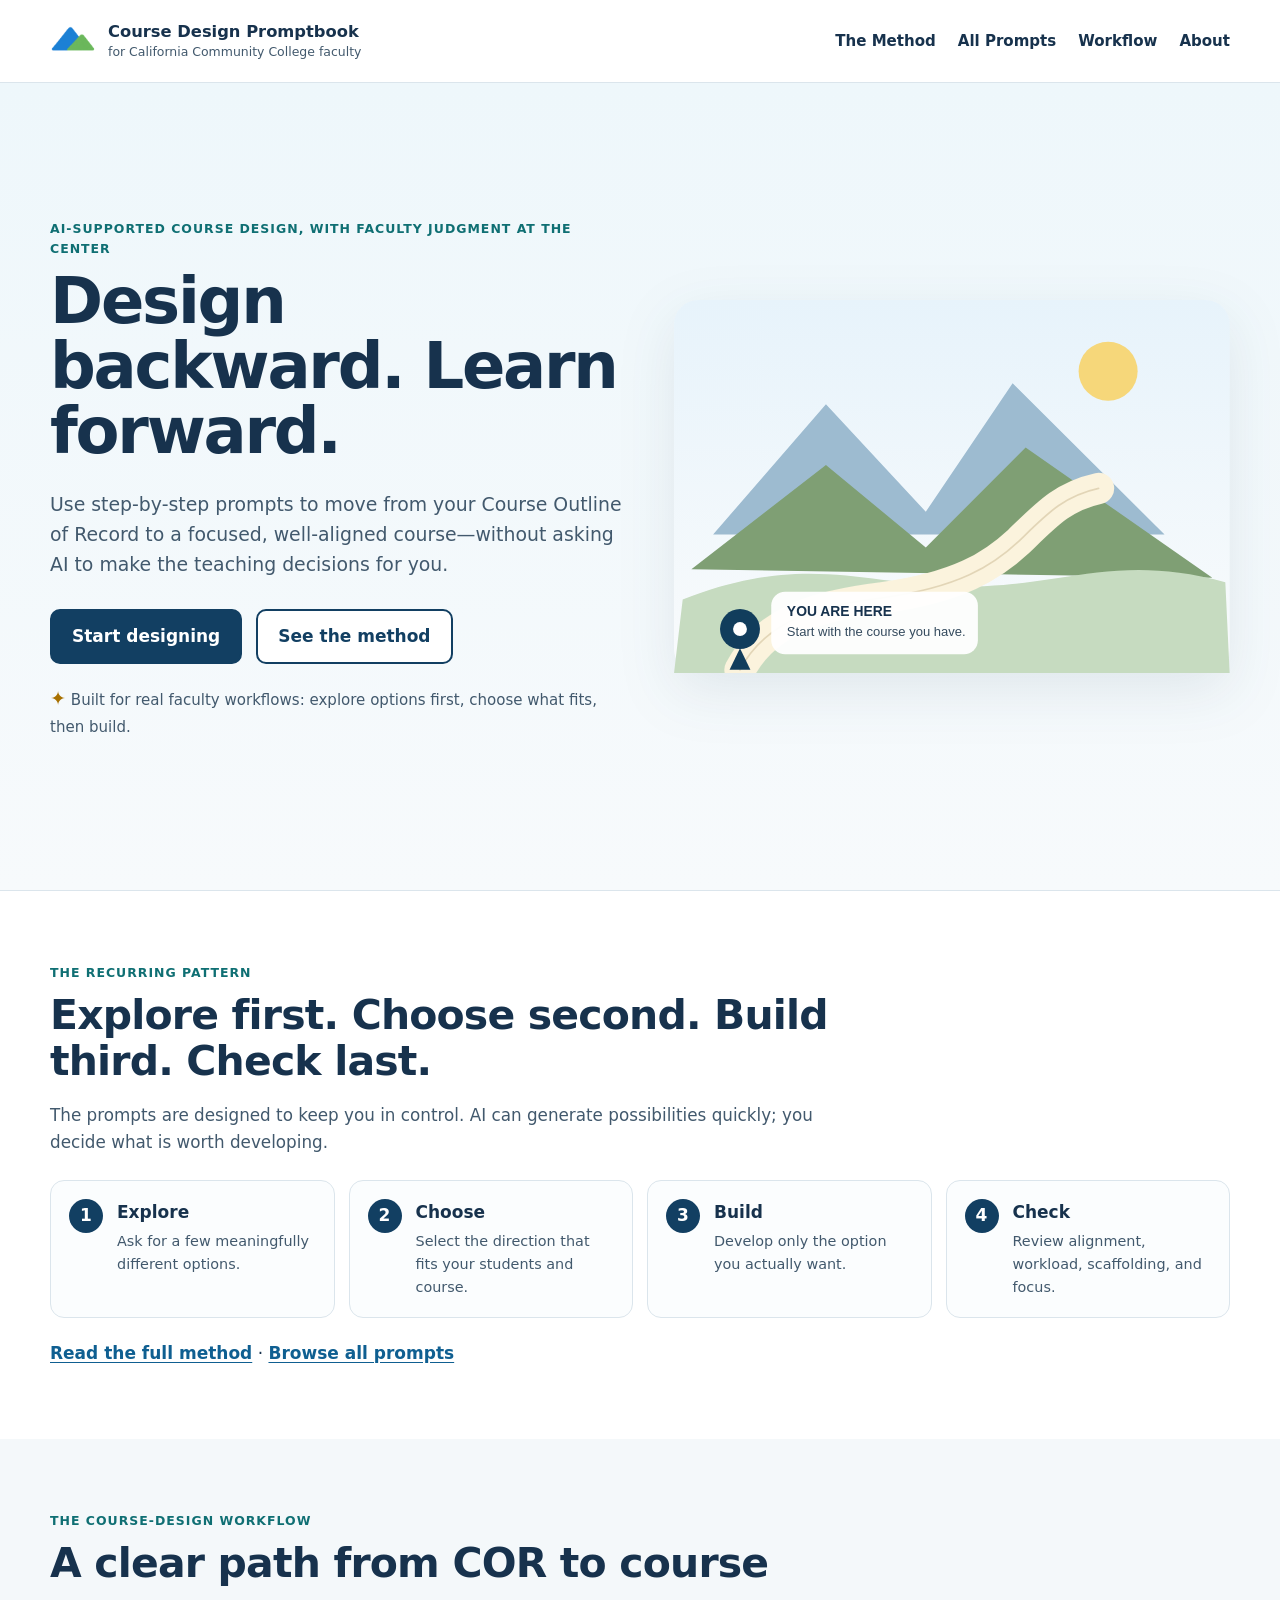
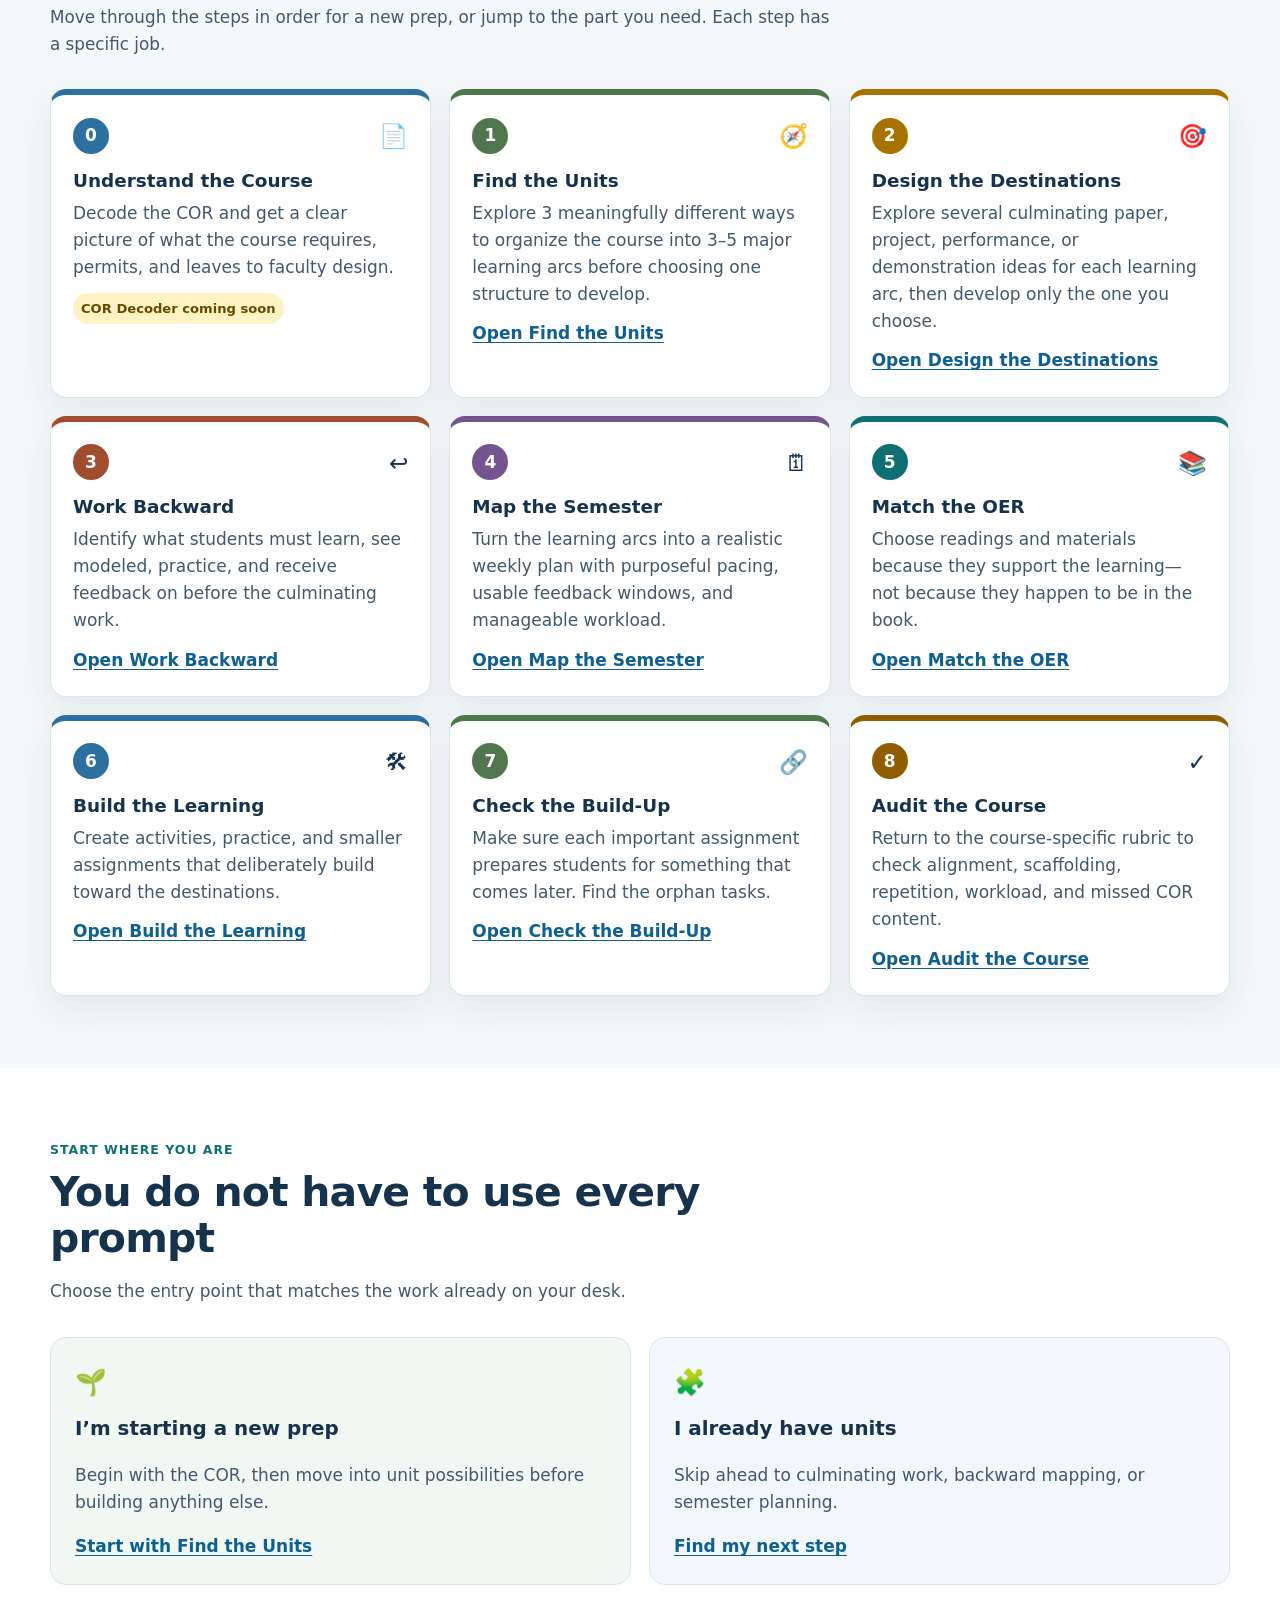
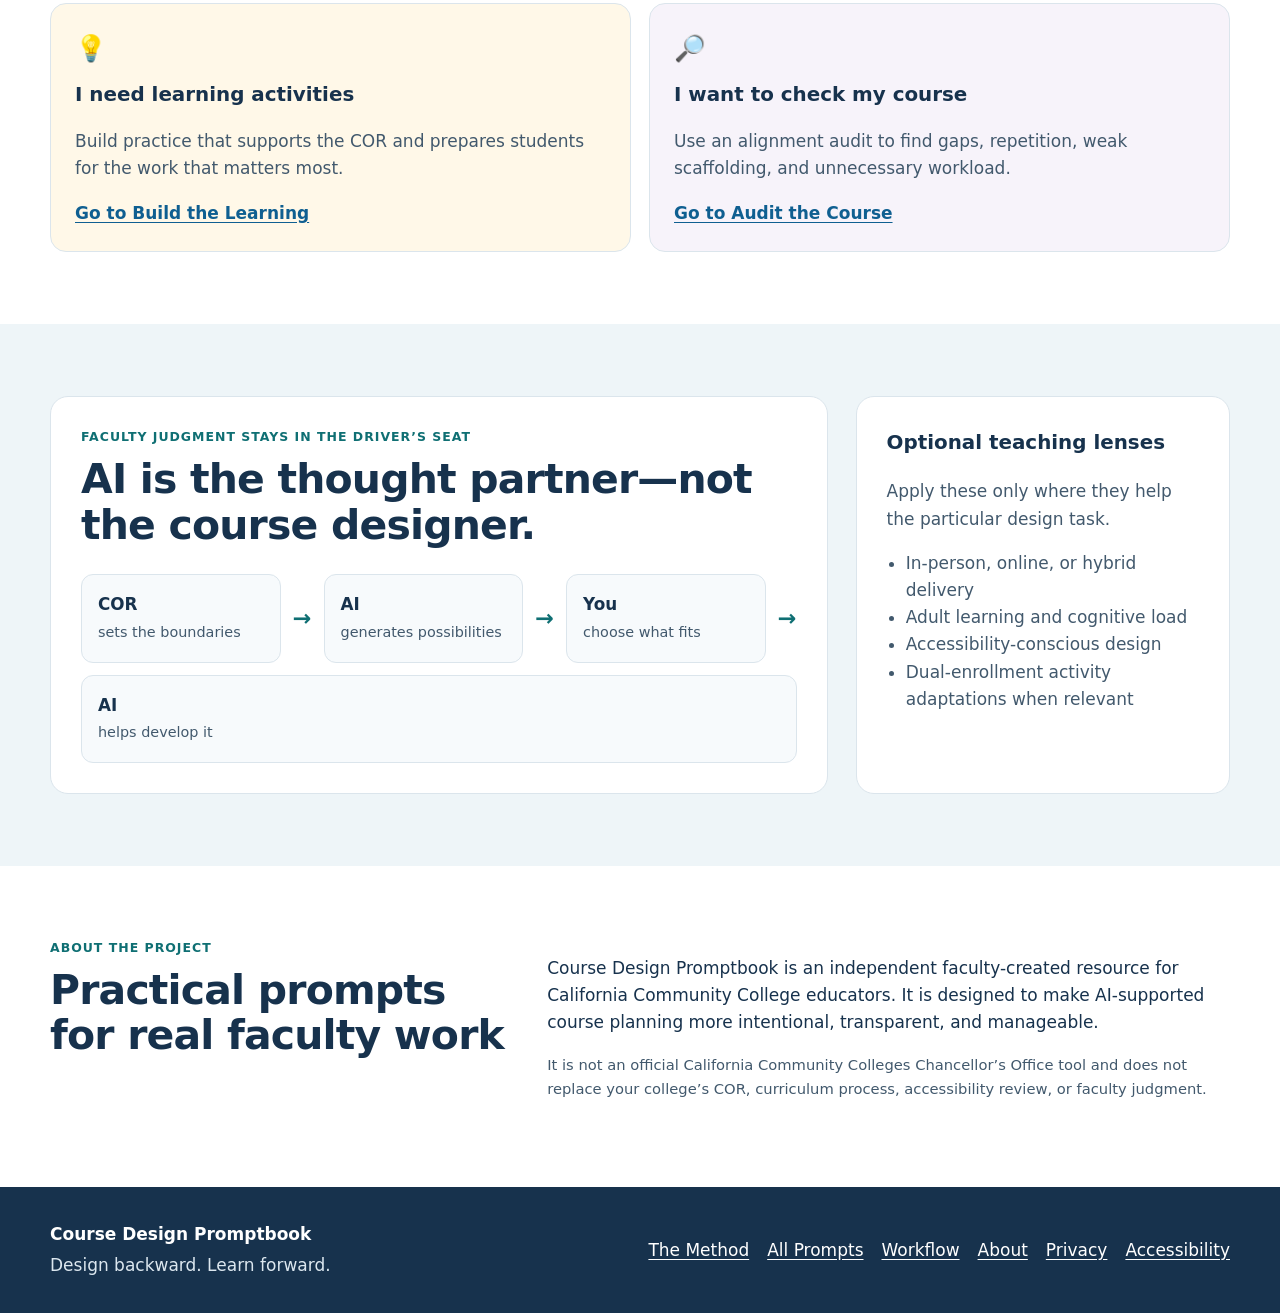
==== commit afa876b2: "Add files via upload" ====
--- a/index.html
+++ b/index.html
@@ -14,7 +14,7 @@
   <header class="site-header">
     <div class="shell header-inner">
       <a class="brand" href="index.html" aria-label="Course Design Promptbook home">
-        <span class="brand-mark" aria-hidden="true">CD</span>
+        <img class="brand-mark" src="favicon14.png" alt="" width="46" height="46">
         <span class="brand-text">
           <strong>Course Design Promptbook</strong>
           <span>for California Community College faculty</span>
@@ -22,9 +22,9 @@
       </a>
 
       <nav class="site-nav" aria-label="Primary navigation">
-        <a href="#method">The Method</a>
+        <a href="method.html">The Method</a>
+        <a href="all-prompts.html">All Prompts</a>
         <a href="#workflow">Workflow</a>
-        <a href="#start">Start Here</a>
         <a href="#about">About</a>
       </nav>
     </div>
@@ -40,7 +40,7 @@
 
           <div class="hero-actions" aria-label="Homepage actions">
             <a class="button button-primary" href="#start">Start designing</a>
-            <a class="button button-secondary" href="#method">See the method</a>
+            <a class="button button-secondary" href="method.html">See the method</a>
           </div>
 
           <p class="microcopy"><span aria-hidden="true">✦</span> Built for real faculty workflows: explore options first, choose what fits, then build.</p>
@@ -102,6 +102,7 @@
             <div><strong>Check</strong><span>Review alignment, workload, scaffolding, and focus.</span></div>
           </li>
         </ol>
+        <p class="section-link-row"><a class="text-link" href="method.html">Read the full method</a> <span aria-hidden="true">·</span> <a class="text-link" href="all-prompts.html">Browse all prompts</a></p>
       </div>
     </section>
 
@@ -166,6 +167,7 @@
             <div class="step-top"><span class="step-number">8</span><span class="step-icon" aria-hidden="true">✓</span></div>
             <h3>Audit the Course</h3>
             <p>Return to the course-specific rubric to check alignment, scaffolding, repetition, workload, and missed COR content.</p>
+            <a href="audit-the-course.html">Open Audit the Course</a>
           </li>
         </ol>
       </div>
@@ -202,7 +204,7 @@
             <span class="start-emoji" aria-hidden="true">🔎</span>
             <h3>I want to check my course</h3>
             <p>Use an alignment audit to find gaps, repetition, weak scaffolding, and unnecessary workload.</p>
-            <a class="text-link" href="check-the-build-up.html">Go to Check the Build-Up</a>
+            <a class="text-link" href="audit-the-course.html">Go to Audit the Course</a>
           </article>
         </div>
       </div>
@@ -258,7 +260,8 @@
         <p>Design backward. Learn forward.</p>
       </div>
       <nav aria-label="Footer navigation">
-        <a href="#method">The Method</a>
+        <a href="method.html">The Method</a>
+        <a href="all-prompts.html">All Prompts</a>
         <a href="#workflow">Workflow</a>
         <a href="#about">About</a>
         <a href="#">Privacy</a>
--- a/styles.css
+++ b/styles.css
@@ -83,15 +83,11 @@
 }
 
 .brand-mark {
-  display: grid;
-  place-items: center;
+  display: block;
   width: 46px;
   height: 46px;
-  border-radius: 13px;
-  background: linear-gradient(145deg, #145a7d, #6c8f79);
-  color: #fff;
-  font-weight: 800;
-  letter-spacing: .02em;
+  object-fit: contain;
+  flex: 0 0 46px;
 }
 
 .brand-text { display: grid; line-height: 1.2; }
@@ -376,7 +372,6 @@
 }
 
 @media (forced-colors: active) {
-  .brand-mark,
   .step-number,
   .method-number,
   .button-primary {
@@ -903,3 +898,417 @@
   background: var(--green);
   color: #fff;
 }
+
+
+/* Step 8 accent */
+.step-page-8 {
+  background: linear-gradient(180deg, #eef4f8 0%, #f7fafc 100%);
+}
+.step-page-8 .step-label {
+  color: #173f5c;
+  background: #e2eef5;
+  border-color: #b8cfdd;
+}
+.step-page-8 .step-purpose {
+  border-left-color: var(--blue);
+}
+.step-page-8 .mini-path li.current {
+  background: #eaf3f8;
+}
+.step-page-8 .mini-path li.current span {
+  background: var(--blue);
+  color: #fff;
+}
+
+
+/* Method page */
+.method-hero {
+  background: linear-gradient(180deg, #eef7fb 0%, #f7fafc 100%);
+  border-bottom: 1px solid var(--line);
+}
+.method-hero-grid {
+  display: grid;
+  grid-template-columns: 1.15fr .85fr;
+  gap: 34px;
+  align-items: center;
+  padding-block: 68px;
+}
+.method-hero h1 {
+  margin: 0;
+  font-size: clamp(2.45rem, 5vw, 4.3rem);
+  line-height: 1.04;
+  letter-spacing: -.035em;
+}
+.method-lede {
+  margin: 22px 0 0;
+  color: var(--ink-soft);
+  font-size: 1.16rem;
+  max-width: 720px;
+}
+.method-callout {
+  background: #fff;
+  border: 1px solid #cadbe6;
+  border-radius: 20px;
+  padding: 26px;
+  box-shadow: var(--shadow);
+}
+.method-callout h2 {
+  margin: 0 0 18px;
+  font-size: 1.45rem;
+  line-height: 1.2;
+}
+.control-stack {
+  list-style: none;
+  padding: 0;
+  margin: 0;
+  display: grid;
+  gap: 10px;
+}
+.control-stack li {
+  display: grid;
+  grid-template-columns: minmax(78px, auto) 1fr;
+  gap: 12px;
+  align-items: baseline;
+  padding: 12px 14px;
+  border: 1px solid var(--line);
+  border-radius: 12px;
+  background: #f8fbfd;
+}
+.control-stack strong { color: var(--navy); }
+.control-stack span { color: var(--ink-soft); }
+.method-detail-grid {
+  list-style: none;
+  padding: 0;
+  margin: 30px 0 0;
+  display: grid;
+  grid-template-columns: repeat(2, minmax(0, 1fr));
+  gap: 16px;
+}
+.method-detail-grid li {
+  display: grid;
+  grid-template-columns: 44px 1fr;
+  gap: 14px;
+  align-items: start;
+  padding: 20px;
+  background: #fff;
+  border: 1px solid var(--line);
+  border-radius: 16px;
+}
+.method-detail-number {
+  display: grid;
+  place-items: center;
+  width: 40px;
+  height: 40px;
+  border-radius: 50%;
+  background: var(--navy);
+  color: #fff;
+  font-weight: 800;
+}
+.method-detail-grid h3 {
+  margin: 0 0 5px;
+  font-size: 1.08rem;
+}
+.method-detail-grid p {
+  margin: 0;
+  color: var(--ink-soft);
+}
+.method-path {
+  list-style: none;
+  margin: 28px 0 0;
+  padding: 0;
+  display: grid;
+  gap: 12px;
+}
+.method-path > li {
+  display: grid;
+  grid-template-columns: 48px 1fr;
+  gap: 16px;
+  align-items: start;
+  padding: 17px 18px;
+  background: #fff;
+  border: 1px solid var(--line);
+  border-radius: 14px;
+}
+.method-path > li > span {
+  display: grid;
+  place-items: center;
+  width: 42px;
+  height: 42px;
+  border-radius: 12px;
+  background: #e8f2f7;
+  color: var(--navy);
+  font-weight: 800;
+}
+.method-path strong { display: block; font-size: 1.04rem; }
+.method-path p { margin: 3px 0 5px; color: var(--ink-soft); }
+.method-path a { font-weight: 800; }
+.split-method-section {
+  display: grid;
+  grid-template-columns: 1.15fr .85fr;
+  gap: 30px;
+  align-items: center;
+}
+.split-method-section h2 {
+  margin: 0 0 12px;
+  font-size: clamp(1.75rem, 3vw, 2.35rem);
+  line-height: 1.15;
+}
+.split-method-section p:not(.eyebrow) { color: var(--ink-soft); }
+.contrast-card { display: grid; gap: 12px; }
+.contrast-row {
+  padding: 18px;
+  border-radius: 14px;
+  border: 1px solid var(--line);
+  background: #fff;
+}
+.contrast-row strong { display: block; margin-bottom: 5px; }
+.contrast-row span { color: var(--ink-soft); }
+.avoid-row { border-left: 5px solid var(--coral); }
+.prefer-row { border-left: 5px solid var(--green); }
+.lens-summary-grid,
+.guardrail-grid {
+  display: grid;
+  grid-template-columns: repeat(2, minmax(0, 1fr));
+  gap: 14px;
+  margin-top: 26px;
+}
+.lens-summary-grid article,
+.guardrail-grid article {
+  padding: 20px;
+  background: #fff;
+  border: 1px solid var(--line);
+  border-radius: 15px;
+}
+.lens-summary-grid article > span,
+.guardrail-grid article > span {
+  font-size: 1.35rem;
+  display: block;
+  margin-bottom: 6px;
+}
+.lens-summary-grid h3,
+.guardrail-grid h3 {
+  margin: 0 0 6px;
+  font-size: 1.05rem;
+}
+.lens-summary-grid p,
+.guardrail-grid p {
+  margin: 0;
+  color: var(--ink-soft);
+}
+.guardrail-grid { grid-template-columns: repeat(3, minmax(0, 1fr)); }
+.section-link-row { margin: 22px 0 0; }
+.section-link-row a { font-weight: 800; }
+
+@media (max-width: 900px) {
+  .method-hero-grid,
+  .split-method-section { grid-template-columns: 1fr; }
+  .guardrail-grid { grid-template-columns: 1fr; }
+}
+@media (max-width: 700px) {
+  .method-detail-grid,
+  .lens-summary-grid { grid-template-columns: 1fr; }
+  .method-hero-grid { padding-block: 46px; }
+}
+
+
+/* All Prompts page */
+.prompt-library-hero {
+  background: linear-gradient(180deg, #eef7fb 0%, #f7fafc 100%);
+  border-bottom: 1px solid var(--line);
+}
+.prompt-library-hero-grid {
+  display: grid;
+  grid-template-columns: 1.15fr .85fr;
+  gap: 34px;
+  align-items: center;
+  padding-block: 64px;
+}
+.prompt-library-hero h1 {
+  margin: 0;
+  font-size: clamp(2.5rem, 5vw, 4.35rem);
+  line-height: 1.04;
+  letter-spacing: -.035em;
+}
+.prompt-library-lede {
+  margin: 22px 0 0;
+  color: var(--ink-soft);
+  font-size: 1.14rem;
+  max-width: 760px;
+}
+.library-note {
+  background: #fff;
+  border: 1px solid #cadbe6;
+  border-radius: 20px;
+  padding: 25px;
+  box-shadow: var(--shadow);
+}
+.library-note h2 {
+  margin: 0 0 10px;
+  font-size: 1.4rem;
+  line-height: 1.2;
+}
+.library-note p:not(.eyebrow) { color: var(--ink-soft); }
+.task-jump-grid {
+  display: grid;
+  grid-template-columns: repeat(3, minmax(0, 1fr));
+  gap: 14px;
+}
+.task-jump-card {
+  display: grid;
+  grid-template-columns: 38px 1fr;
+  column-gap: 12px;
+  row-gap: 2px;
+  align-items: start;
+  min-height: 116px;
+  padding: 18px;
+  background: #fff;
+  border: 1px solid var(--line);
+  border-radius: 14px;
+  color: var(--ink);
+  text-decoration: none;
+}
+.task-jump-card:hover {
+  background: #f8fbfd;
+  border-color: #b9cfdc;
+  color: var(--ink);
+}
+.task-jump-card > span {
+  grid-row: 1 / 3;
+  font-size: 1.45rem;
+  line-height: 1.2;
+}
+.task-jump-card strong { line-height: 1.25; }
+.task-jump-card small {
+  color: var(--ink-soft);
+  font-size: .9rem;
+  line-height: 1.45;
+}
+.prompt-library-list {
+  display: grid;
+  gap: 18px;
+}
+.library-step {
+  scroll-margin-top: 110px;
+  background: #fff;
+  border: 1px solid var(--line);
+  border-radius: 18px;
+  box-shadow: var(--shadow);
+  overflow: hidden;
+}
+.library-step-heading {
+  display: grid;
+  grid-template-columns: 52px minmax(0, 1fr) auto;
+  gap: 16px;
+  align-items: center;
+  padding: 22px;
+  border-bottom: 1px solid var(--line);
+  background: #fbfdfe;
+}
+.library-step-number {
+  display: grid;
+  place-items: center;
+  width: 46px;
+  height: 46px;
+  border-radius: 50%;
+  background: var(--navy);
+  color: #fff;
+  font-weight: 900;
+}
+.library-kicker {
+  margin: 0 0 2px;
+  color: var(--teal);
+  font-size: .78rem;
+  text-transform: uppercase;
+  letter-spacing: .07em;
+  font-weight: 800;
+}
+.library-step-heading h3 {
+  margin: 0;
+  font-size: 1.32rem;
+  line-height: 1.2;
+}
+.library-step-heading p:last-child {
+  margin: 5px 0 0;
+  color: var(--ink-soft);
+}
+.library-step-button { white-space: nowrap; }
+.library-status {
+  display: inline-flex;
+  align-items: center;
+  min-height: 38px;
+  padding: 8px 12px;
+  border-radius: 999px;
+  background: #eef3f5;
+  color: #3d5566;
+  font-weight: 800;
+  font-size: .86rem;
+  white-space: nowrap;
+}
+.library-step-coming .library-step-number { background: #566d7c; }
+.library-prompt-list {
+  list-style: none;
+  margin: 0;
+  padding: 8px 22px 18px;
+}
+.library-prompt-list li {
+  display: grid;
+  grid-template-columns: 88px minmax(0, 1fr);
+  gap: 14px;
+  align-items: start;
+  padding: 14px 0;
+  border-bottom: 1px solid #e8eef2;
+}
+.library-prompt-list li:last-child { border-bottom: 0; }
+.library-prompt-list a,
+.library-prompt-list li > span:last-child {
+  display: block;
+  color: var(--ink);
+  text-decoration: none;
+}
+.library-prompt-list a:hover strong { text-decoration: underline; }
+.library-prompt-list strong {
+  display: block;
+  line-height: 1.3;
+}
+.library-prompt-list small {
+  display: block;
+  color: var(--ink-soft);
+  font-size: .91rem;
+  line-height: 1.45;
+  margin-top: 4px;
+}
+.prompt-type {
+  display: inline-flex;
+  justify-content: center;
+  align-items: center;
+  min-height: 30px;
+  padding: 5px 8px;
+  border-radius: 999px;
+  border: 1px solid transparent;
+  font-size: .76rem;
+  font-weight: 900;
+  line-height: 1.1;
+  text-align: center;
+}
+.type-explore { background: #e7f1f7; color: #174f72; border-color: #bfd5e3; }
+.type-build { background: #e9f2e7; color: #365c31; border-color: #c5d9c1; }
+.type-check { background: #fff3d8; color: #725000; border-color: #e8cf98; }
+.type-adapt { background: #f2eaf7; color: #5a3f70; border-color: #d8c4e4; }
+.type-repair { background: #f8e9e4; color: #7b3b27; border-color: #e4c2b6; }
+
+@media (max-width: 900px) {
+  .prompt-library-hero-grid { grid-template-columns: 1fr; }
+  .task-jump-grid { grid-template-columns: repeat(2, minmax(0, 1fr)); }
+  .library-step-heading { grid-template-columns: 52px 1fr; }
+  .library-step-button,
+  .library-status { grid-column: 2; justify-self: start; }
+}
+@media (max-width: 650px) {
+  .prompt-library-hero-grid { padding-block: 44px; }
+  .task-jump-grid { grid-template-columns: 1fr; }
+  .library-step-heading { grid-template-columns: 44px 1fr; gap: 12px; padding: 18px; }
+  .library-step-number { width: 40px; height: 40px; }
+  .library-prompt-list { padding: 5px 18px 14px; }
+  .library-prompt-list li { grid-template-columns: 1fr; gap: 8px; }
+  .prompt-type { justify-self: start; }
+}
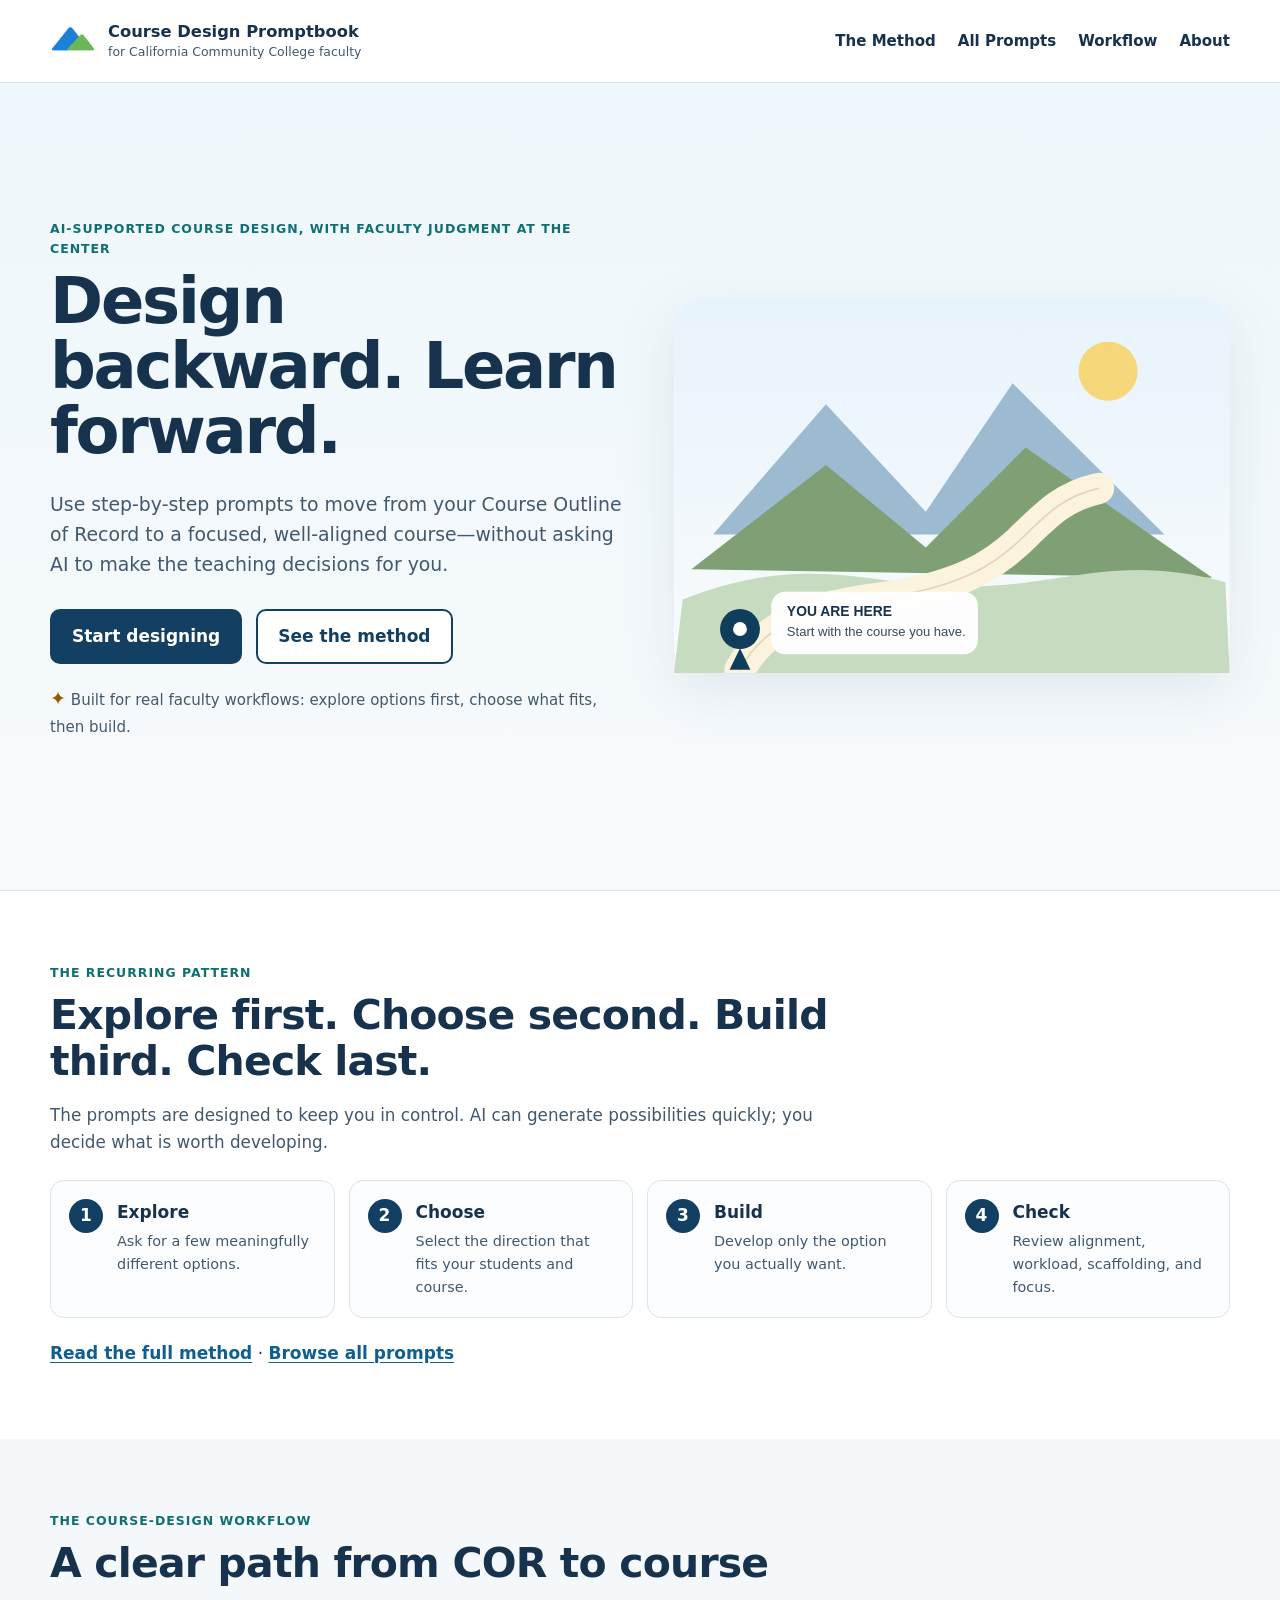
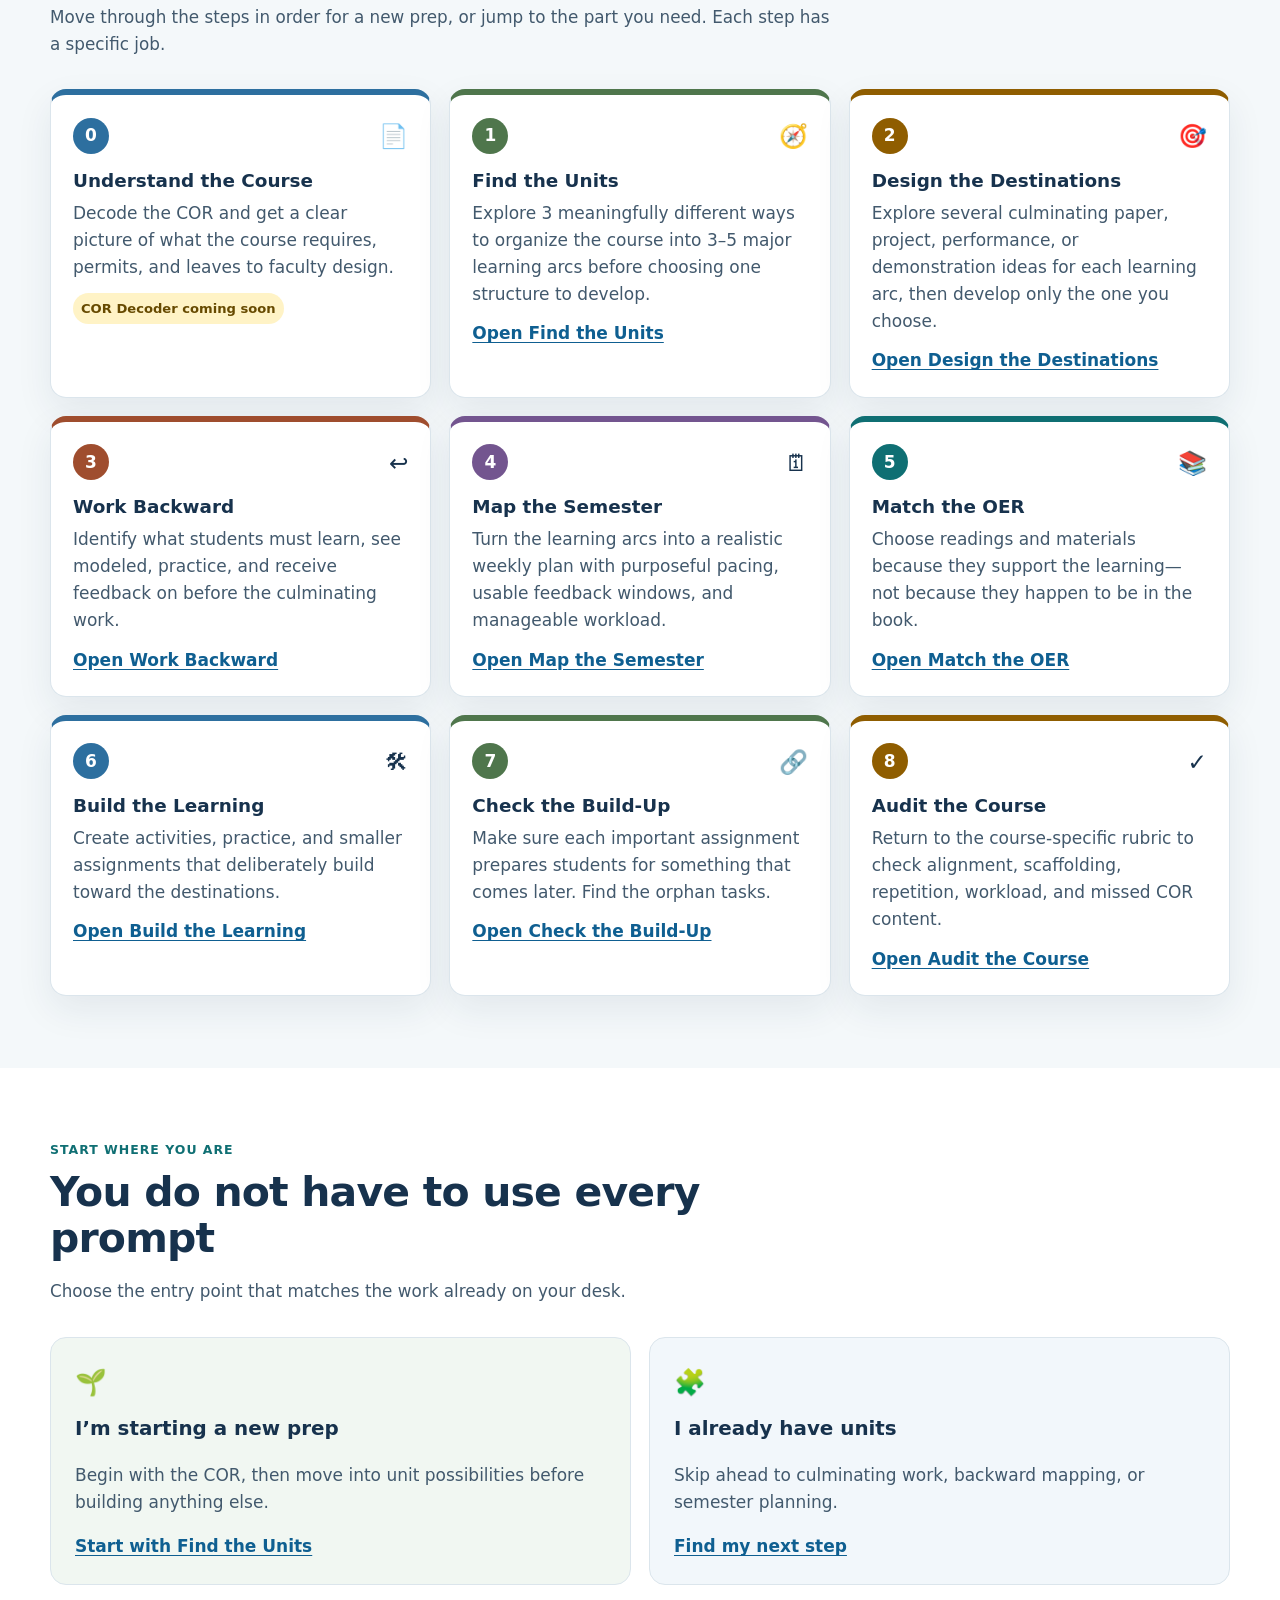
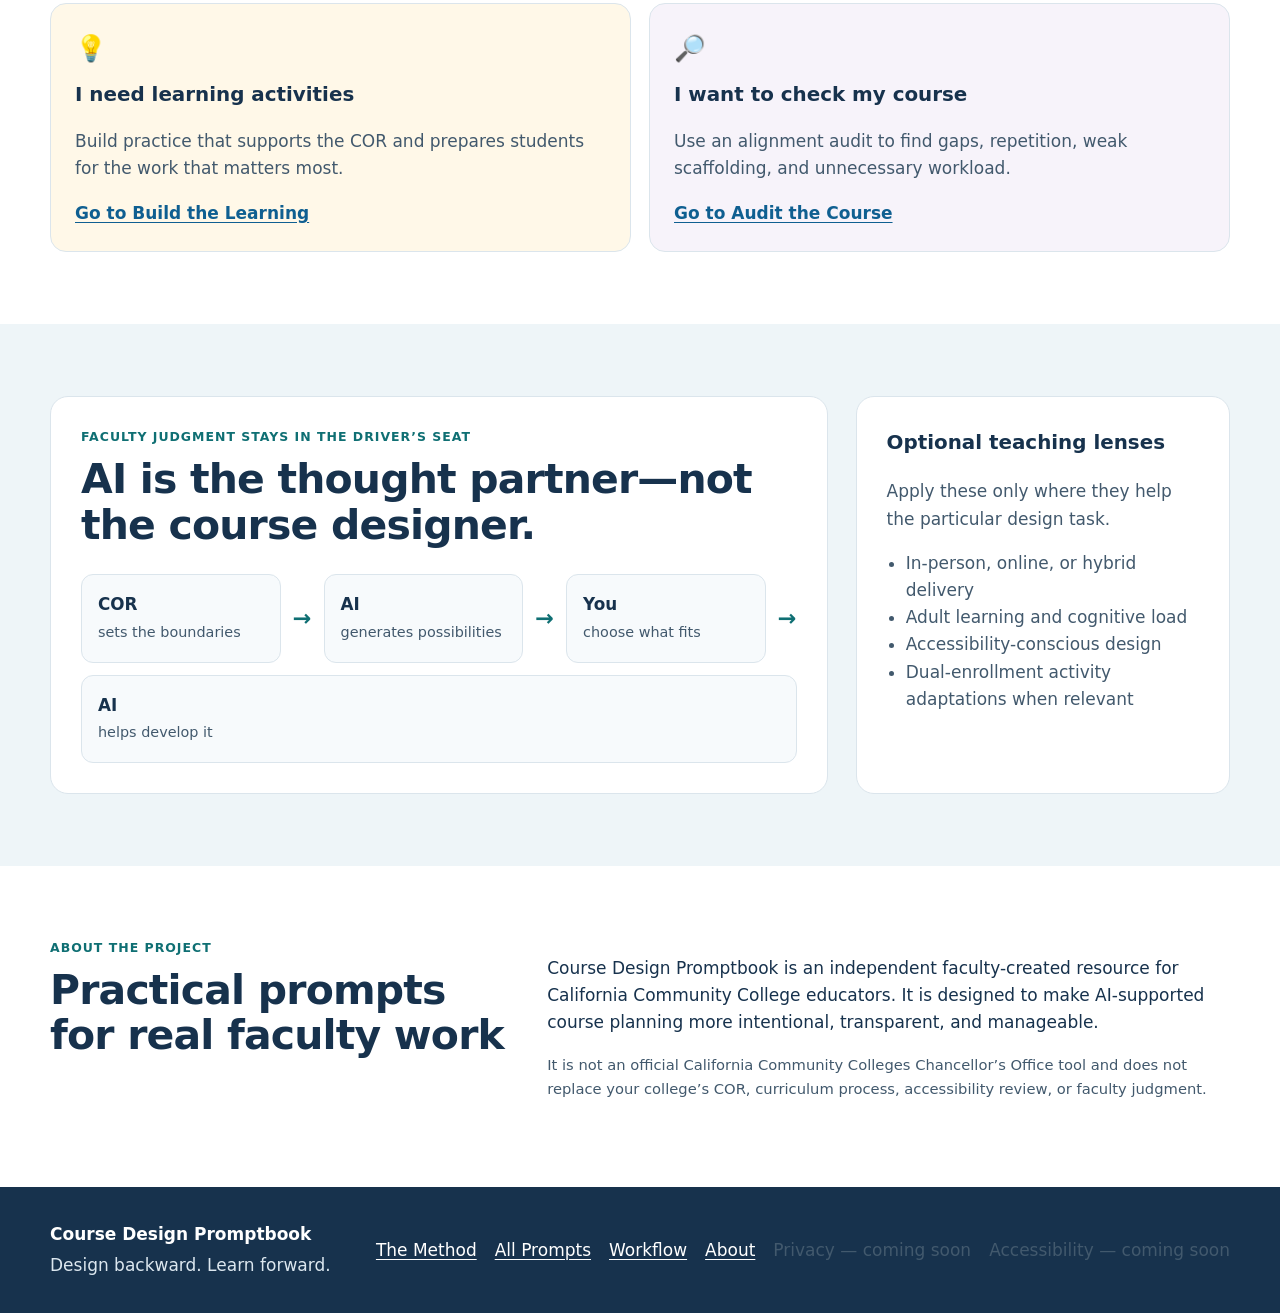
==== commit 7c6c41d2: "Add files via upload" ====
--- a/index.html
+++ b/index.html
@@ -47,7 +47,7 @@
         </div>
 
         <div class="hero-visual" aria-hidden="true">
-          <svg viewBox="0 0 640 430" role="img" focusable="false">
+          <svg viewBox="0 0 640 430" focusable="false">
             <defs>
               <linearGradient id="sky" x1="0" x2="0" y1="0" y2="1">
                 <stop offset="0%" stop-color="#e7f3fb"/>
@@ -264,8 +264,8 @@
         <a href="all-prompts.html">All Prompts</a>
         <a href="#workflow">Workflow</a>
         <a href="#about">About</a>
-        <a href="#">Privacy</a>
-        <a href="#">Accessibility</a>
+        <span class="footer-placeholder">Privacy — coming soon</span>
+        <span class="footer-placeholder">Accessibility — coming soon</span>
       </nav>
     </div>
   </footer>
--- a/styles.css
+++ b/styles.css
@@ -6,20 +6,21 @@
   --green: #52754c;
   --blue: #2d6f9f;
   --purple: #73558f;
-  --gold: #a87100;
+  --gold: #8f5d00;
   --coral: #a84b2d;
   --rose: #9d4567;
   --bg: #f7fafc;
   --surface: #ffffff;
   --line: #dbe5ec;
   --focus: #ffbf47;
+  --focus-dark: #17324d;
   --max: 1180px;
   --shadow: 0 14px 36px rgba(24, 50, 77, 0.08);
 }
 
 * { box-sizing: border-box; }
 
-html { scroll-behavior: smooth; }
+html { scroll-behavior: smooth; scroll-padding-top: 120px; }
 
 body {
   margin: 0;
@@ -30,13 +31,18 @@
   font-size: 17px;
 }
 
+:where(h1, h2, h3, section, article)[id] {
+  scroll-margin-top: 120px;
+}
+
 a { color: #0f5f91; text-underline-offset: 0.2em; }
 a:hover { color: #093f62; }
 
 a:focus-visible,
 button:focus-visible {
-  outline: 4px solid var(--focus);
-  outline-offset: 3px;
+  outline: 3px solid var(--focus-dark);
+  outline-offset: 2px;
+  box-shadow: 0 0 0 6px var(--focus);
   border-radius: 6px;
 }
 
@@ -108,6 +114,16 @@
 }
 .site-nav a:hover { text-decoration: underline; }
 
+.site-nav a[aria-current="page"] {
+  text-decoration: underline;
+  text-decoration-thickness: 3px;
+  text-underline-offset: .35em;
+}
+
+.footer-placeholder {
+  color: var(--ink-soft);
+}
+
 .hero {
   background: linear-gradient(180deg, #eef7fb 0%, #f7fafc 100%);
   border-bottom: 1px solid var(--line);
@@ -263,7 +279,7 @@
 }
 .step-0 { --step-color: #2d6f9f; }
 .step-1 { --step-color: #4f764c; }
-.step-2 { --step-color: #a87100; }
+.step-2 { --step-color: #8f5d00; }
 .step-3 { --step-color: #9f4d2e; }
 .step-4 { --step-color: #73558f; }
 .step-5 { --step-color: #0f6f73; }
@@ -338,6 +354,8 @@
 .site-footer a { color: #fff; }
 
 @media (max-width: 900px) {
+  html { scroll-padding-top: 170px; }
+  :where(h1, h2, h3, section, article)[id] { scroll-margin-top: 170px; }
   .header-inner { align-items: flex-start; padding-block: 16px; flex-direction: column; }
   .site-nav { gap: 16px; }
   .hero-grid { grid-template-columns: 1fr; min-height: auto; padding-block: 48px; }
@@ -348,6 +366,8 @@
 }
 
 @media (max-width: 620px) {
+  html { scroll-padding-top: 20px; }
+  :where(h1, h2, h3, section, article)[id] { scroll-margin-top: 20px; }
   body { font-size: 16px; }
   .shell { width: min(calc(100% - 28px), var(--max)); }
   section { padding-block: 54px; }
@@ -496,17 +516,19 @@
   display: grid;
   grid-template-columns: repeat(3, 1fr);
   gap: 16px;
-}
-.three-beat > div {
+  list-style: none;
+  padding: 0;
+}
+.three-beat > li {
   border: 1px solid var(--line);
   border-radius: 16px;
   padding: 20px;
   background: #fbfdfe;
 }
-.three-beat > div:nth-child(1) { background: #f2f7fb; }
-.three-beat > div:nth-child(2) { background: #fff8e8; }
-.three-beat > div:nth-child(3) { background: #f1f7f2; }
-.three-beat > div > span { font-size: 1.45rem; display: block; margin-bottom: 7px; }
+.three-beat > li:nth-child(1) { background: #f2f7fb; }
+.three-beat > li:nth-child(2) { background: #fff8e8; }
+.three-beat > li:nth-child(3) { background: #f1f7f2; }
+.three-beat > li > span { font-size: 1.45rem; display: block; margin-bottom: 7px; }
 .three-beat strong { display: block; font-size: 1.08rem; }
 .three-beat p { margin: 5px 0 0; color: var(--ink-soft); font-size: .94rem; }
 
@@ -600,6 +622,9 @@
   font-size: 1rem;
   line-height: 1.68;
 }
+.prompt-text > * {
+  max-width: 74ch;
+}
 .prompt-text p:first-child { margin-top: 0; }
 .prompt-text p:last-child { margin-bottom: 0; }
 .prompt-text ul { margin-block: 10px 18px; padding-left: 1.35rem; }
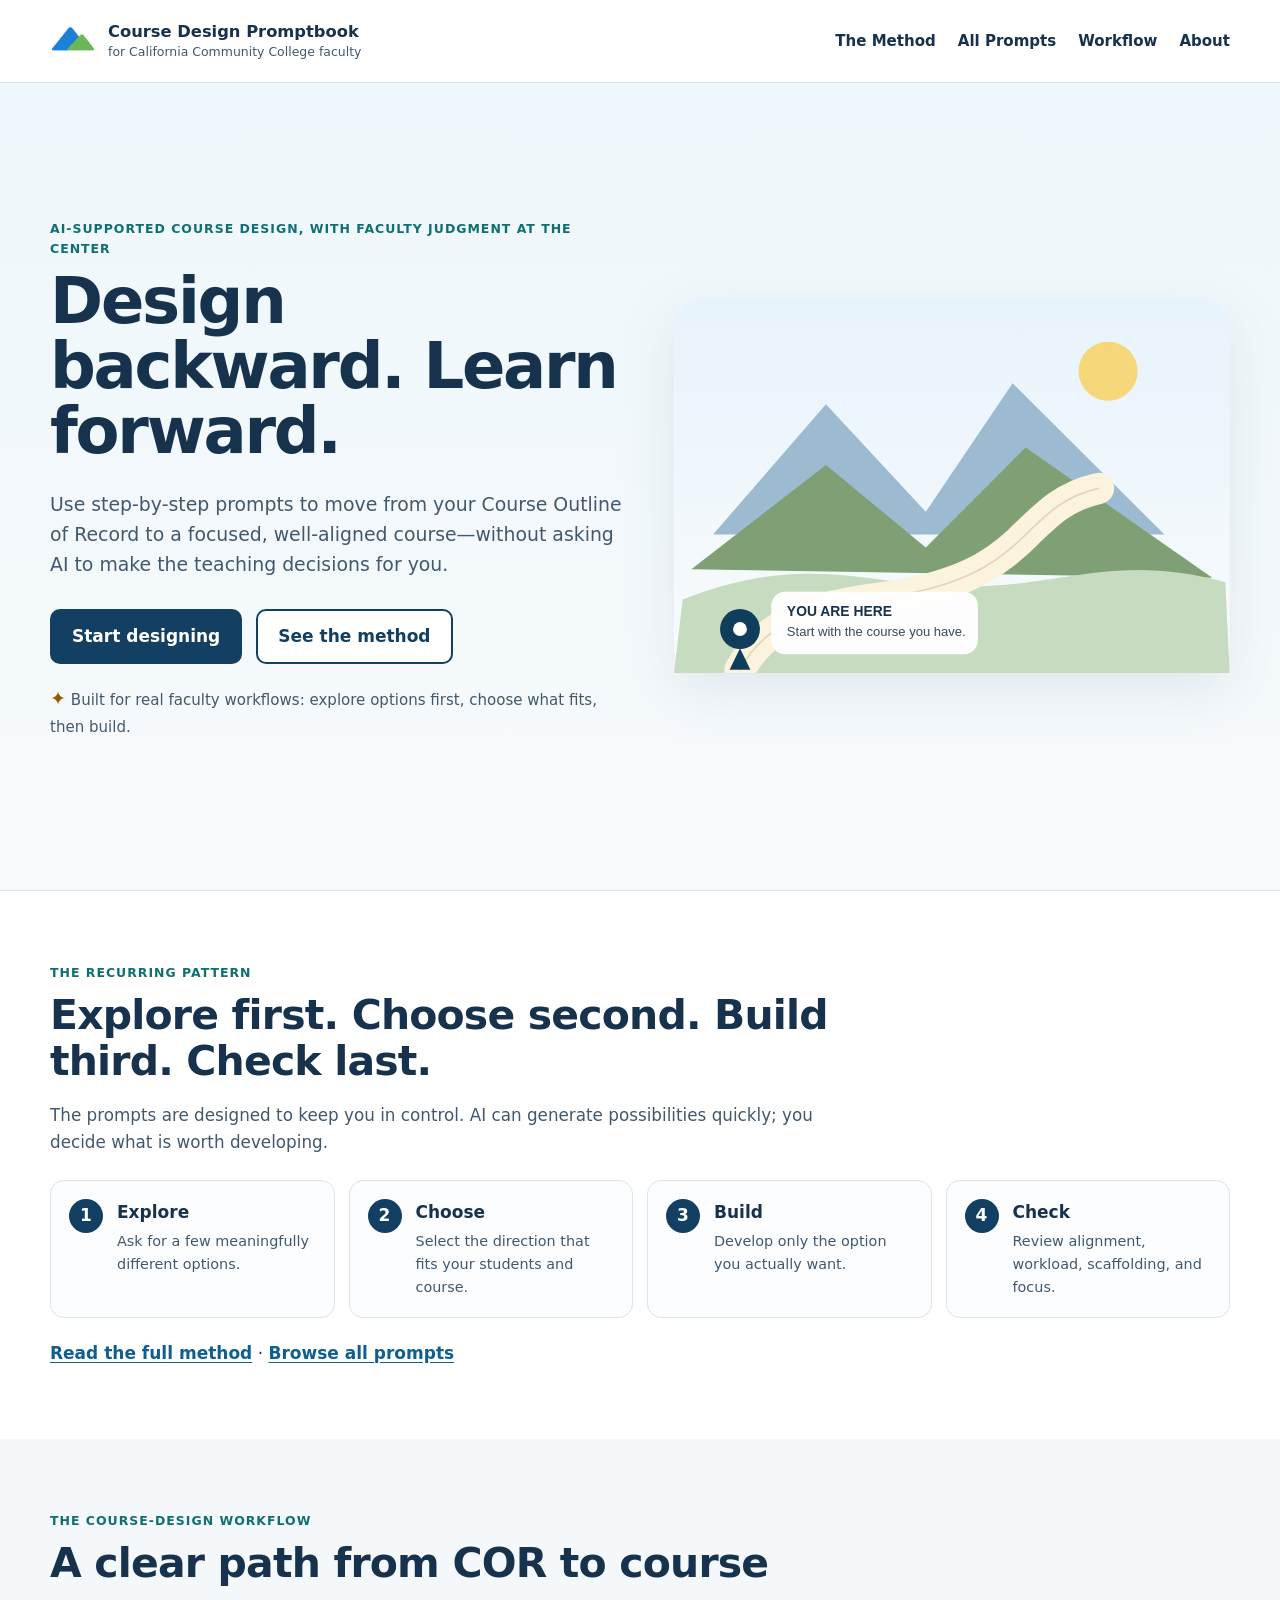
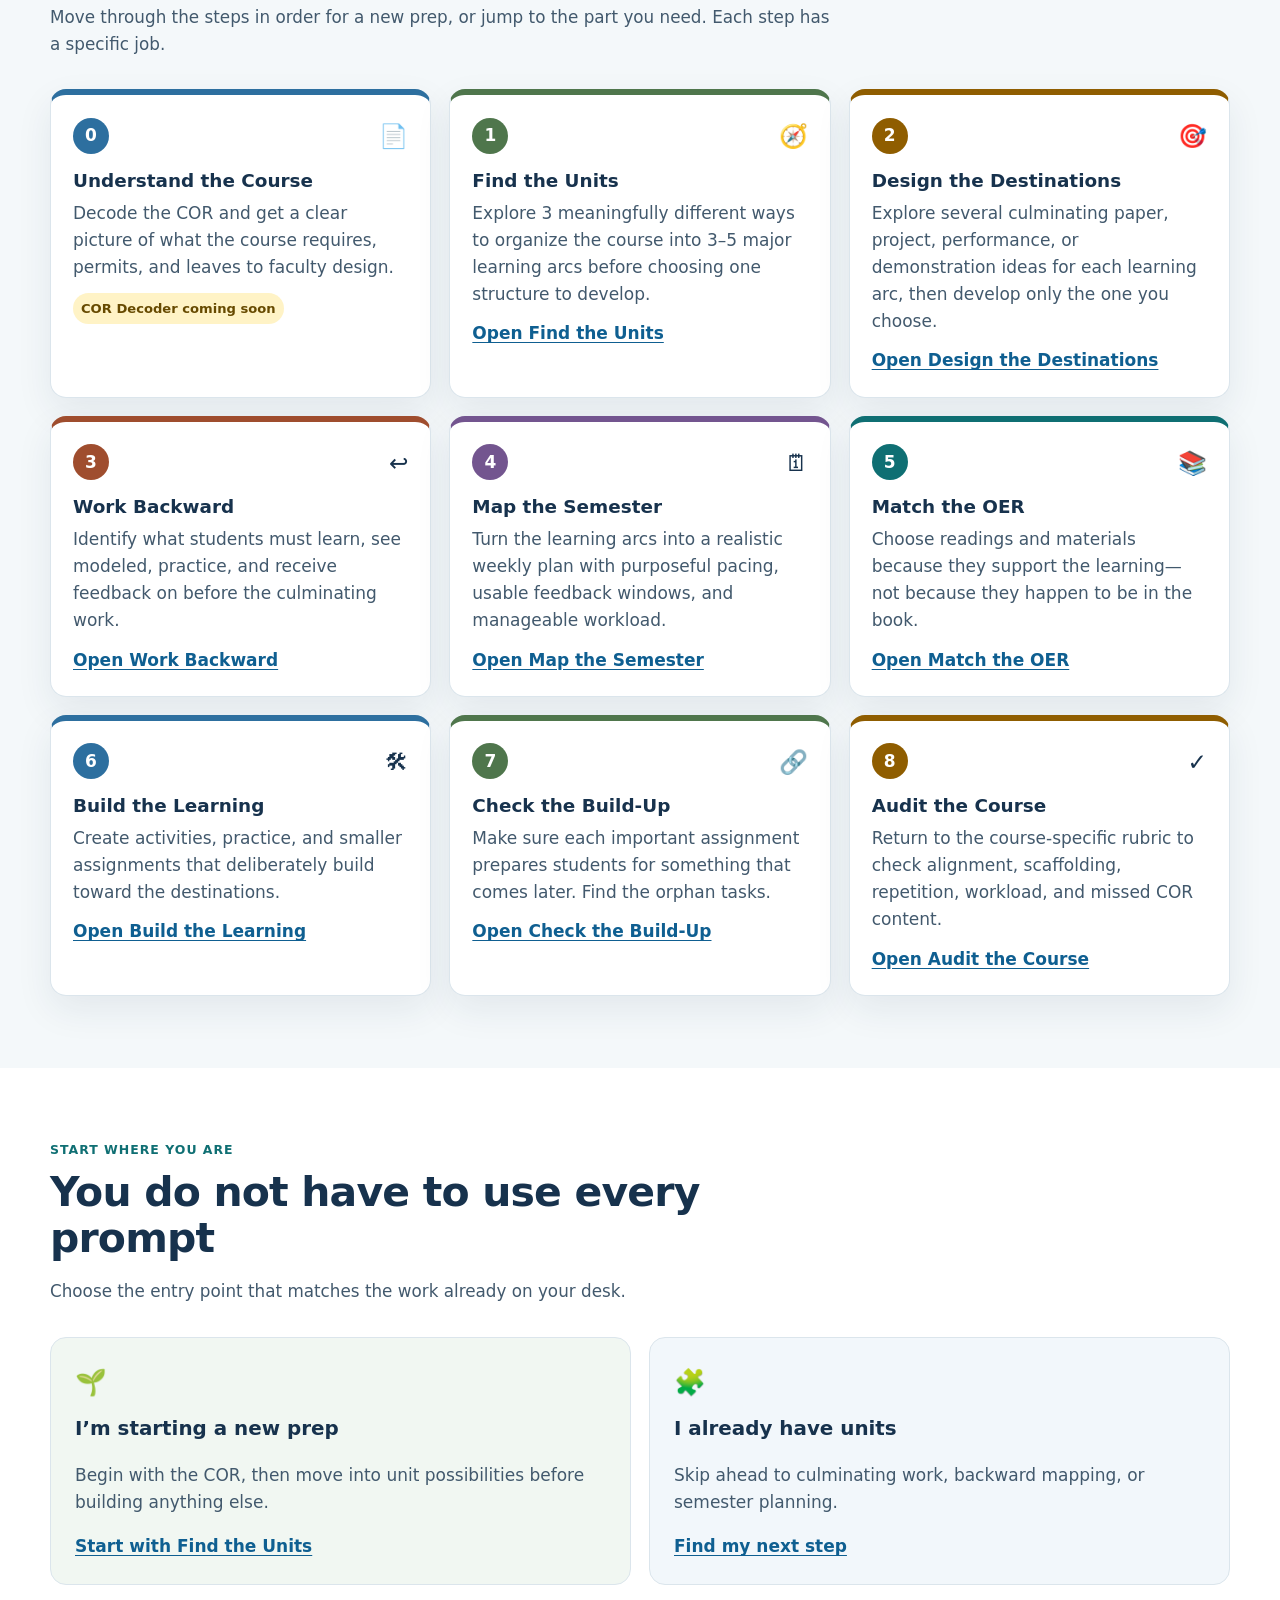
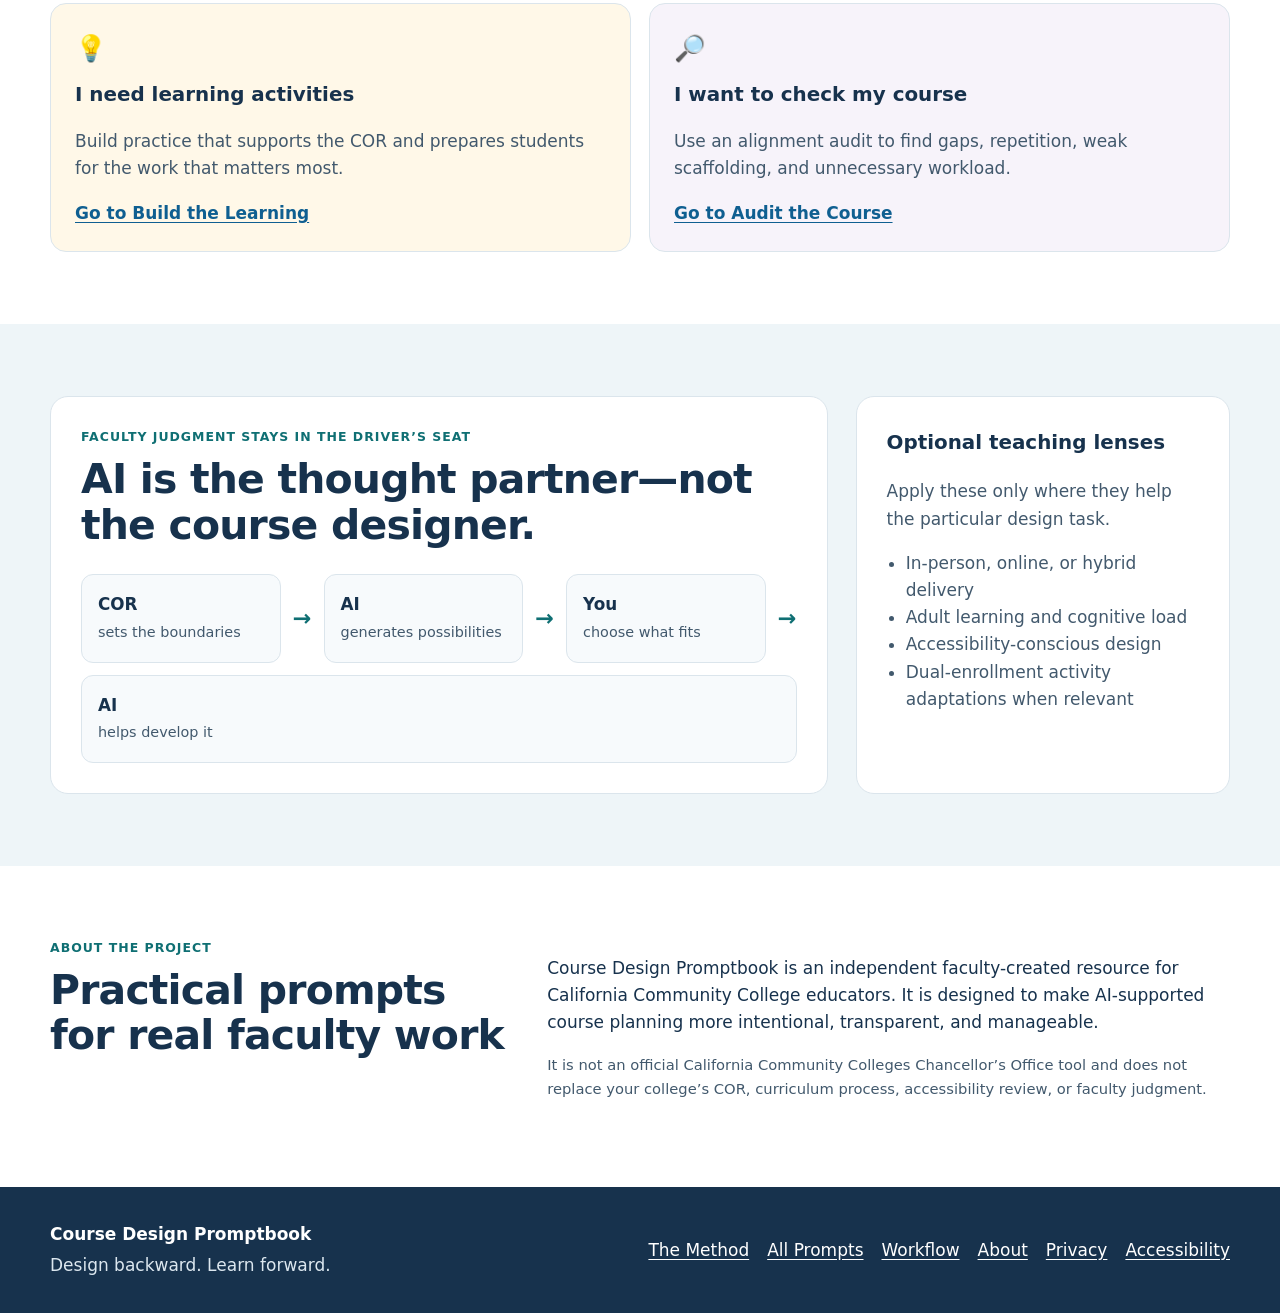
==== commit 892ada32: "Add files via upload" ====
--- a/index.html
+++ b/index.html
@@ -1,273 +1,258 @@
-<!doctype html>
+<!DOCTYPE html>
+
 <html lang="en">
 <head>
-  <meta charset="utf-8">
-  <meta name="viewport" content="width=device-width, initial-scale=1">
-  <meta name="description" content="A faculty-created promptbook for using AI to design California Community College courses from the Course Outline of Record.">
-  <title>Course Design Promptbook</title>
-  <link rel="icon" type="image/png" href="favicon14.png">
-  <link rel="stylesheet" href="styles.css">
+<meta charset="utf-8"/>
+<meta content="width=device-width, initial-scale=1" name="viewport"/>
+<meta content="A faculty-created promptbook for using AI to design California Community College courses from the Course Outline of Record." name="description"/>
+<title>Course Design Promptbook</title>
+<link href="favicon14.png" rel="icon" type="image/png"/>
+<link href="styles.css" rel="stylesheet"/>
 </head>
 <body>
-  <a class="skip-link" href="#main-content">Skip to main content</a>
+<a class="skip-link" href="#main-content">Skip to main content</a>
+<header class="site-header">
+<div class="shell header-inner">
+<a aria-label="Course Design Promptbook home" class="brand" href="index.html">
+<img alt="" class="brand-mark" height="46" src="favicon14.png" width="46"/>
+<span class="brand-text">
+<strong>Course Design Promptbook</strong>
+<span>for California Community College faculty</span>
+</span>
+</a>
+<nav aria-label="Primary navigation" class="site-nav">
+<a href="method.html">The Method</a>
+<a href="all-prompts.html">All Prompts</a>
+<a href="#workflow">Workflow</a>
+<a href="#about">About</a>
+</nav>
+</div>
+</header>
+<main id="main-content">
+<section aria-labelledby="hero-title" class="hero">
+<div class="shell hero-grid">
+<div class="hero-copy">
+<p class="eyebrow">AI-supported course design, with faculty judgment at the center</p>
+<h1 id="hero-title">Design backward. Learn forward.</h1>
+<p class="hero-lede">Use step-by-step prompts to move from your Course Outline of Record to a focused, well-aligned course—without asking AI to make the teaching decisions for you.</p>
+<div aria-label="Homepage actions" class="hero-actions">
+<a class="button button-primary" href="#start">Start designing</a>
+<a class="button button-secondary" href="method.html">See the method</a>
+</div>
+<p class="microcopy"><span aria-hidden="true">✦</span> Built for real faculty workflows: explore options first, choose what fits, then build.</p>
+</div>
+<div aria-hidden="true" class="hero-visual">
+<svg focusable="false" viewbox="0 0 640 430">
+<defs>
+<lineargradient id="sky" x1="0" x2="0" y1="0" y2="1">
+<stop offset="0%" stop-color="#e7f3fb"></stop>
+<stop offset="100%" stop-color="#f9fbfc"></stop>
+</lineargradient>
+</defs>
+<rect fill="url(#sky)" height="430" rx="28" width="640"></rect>
+<circle cx="500" cy="82" fill="#f6d77a" r="34"></circle>
+<path d="M45 270L175 120L290 244L390 96L565 270Z" fill="#9dbbd0"></path>
+<path d="M20 310L175 190L290 285L405 170L620 320Z" fill="#7f9f74"></path>
+<path d="M10 345C150 290 220 328 325 330C450 332 505 290 635 325L640 430H0Z" fill="#c6dbc0"></path>
+<path d="M76 426C108 365 175 351 240 343C328 331 367 306 397 278C429 247 448 226 489 217" fill="none" stroke="#fbf3dd" stroke-linecap="round" stroke-width="36"></path>
+<path d="M76 426C108 365 175 351 240 343C328 331 367 306 397 278C429 247 448 226 489 217" fill="none" opacity=".65" stroke="#d6c7a4" stroke-linecap="round" stroke-width="2"></path>
+<g transform="translate(48 351)">
+<circle cx="28" cy="28" fill="#113d5c" r="23"></circle>
+<circle cx="28" cy="28" fill="#ffffff" r="8"></circle>
+<path d="M28 50L16 75H40Z" fill="#113d5c"></path>
+</g>
+<g transform="translate(112 336)">
+<rect fill="#ffffff" height="72" opacity=".95" rx="16" width="238"></rect>
+<text fill="#17324d" font-family="Arial, sans-serif" font-size="16" font-weight="700" x="18" y="28">YOU ARE HERE</text>
+<text fill="#354b5e" font-family="Arial, sans-serif" font-size="15" x="18" y="51">Start with the course you have.</text>
+</g>
+</svg>
+</div>
+</div>
+</section>
+<section aria-labelledby="method-title" class="method-section" id="method">
+<div class="shell">
+<div class="section-heading compact">
+<p class="eyebrow">The recurring pattern</p>
+<h2 id="method-title">Explore first. Choose second. Build third. Check last.</h2>
+<p>The prompts are designed to keep you in control. AI can generate possibilities quickly; you decide what is worth developing.</p>
+</div>
+<ol aria-label="Promptbook method" class="method-grid">
+<li>
+<span class="method-number">1</span>
+<div><strong>Explore</strong><span>Ask for a few meaningfully different options.</span></div>
+</li>
+<li>
+<span class="method-number">2</span>
+<div><strong>Choose</strong><span>Select the direction that fits your students and course.</span></div>
+</li>
+<li>
+<span class="method-number">3</span>
+<div><strong>Build</strong><span>Develop only the option you actually want.</span></div>
+</li>
+<li>
+<span class="method-number">4</span>
+<div><strong>Check</strong><span>Review alignment, workload, scaffolding, and focus.</span></div>
+</li>
+</ol>
+<p class="section-link-row"><a class="text-link" href="method.html">Read the full method</a> <span aria-hidden="true">·</span> <a class="text-link" href="all-prompts.html">Browse all prompts</a></p>
+</div>
+</section>
+<section aria-labelledby="workflow-title" class="workflow-section" id="workflow">
+<div class="shell">
+<div class="section-heading">
+<p class="eyebrow">The course-design workflow</p>
+<h2 id="workflow-title">A clear path from COR to course</h2>
+<p>Move through the steps in order for a new prep, or jump to the part you need. Each step has a specific job.</p>
+</div>
+<ol class="workflow-grid">
+<li class="workflow-card step-0">
+<div class="step-top"><span class="step-number">0</span><span aria-hidden="true" class="step-icon">📄</span></div>
+<h3>Understand the Course</h3>
+<p>Decode the COR and get a clear picture of what the course requires, permits, and leaves to faculty design.</p>
+<span class="card-status">COR Decoder coming soon</span>
+</li>
+<li class="workflow-card step-1">
+<div class="step-top"><span class="step-number">1</span><span aria-hidden="true" class="step-icon">🧭</span></div>
+<h3>Find the Units</h3>
+<p>Explore 3 meaningfully different ways to organize the course into 3–5 major learning arcs before choosing one structure to develop.</p>
+<a href="find-the-units.html">Open Find the Units</a>
+</li>
+<li class="workflow-card step-2">
+<div class="step-top"><span class="step-number">2</span><span aria-hidden="true" class="step-icon">🎯</span></div>
+<h3>Design the Destinations</h3>
+<p>Explore several culminating paper, project, performance, or demonstration ideas for each learning arc, then develop only the one you choose.</p>
+<a href="design-the-destinations.html">Open Design the Destinations</a>
+</li>
+<li class="workflow-card step-3">
+<div class="step-top"><span class="step-number">3</span><span aria-hidden="true" class="step-icon">↩</span></div>
+<h3>Work Backward</h3>
+<p>Identify what students must learn, see modeled, practice, and receive feedback on before the culminating work.</p>
+<a href="work-backward.html">Open Work Backward</a>
+</li>
+<li class="workflow-card step-4">
+<div class="step-top"><span class="step-number">4</span><span aria-hidden="true" class="step-icon">🗓</span></div>
+<h3>Map the Semester</h3>
+<p>Turn the learning arcs into a realistic weekly plan with purposeful pacing, usable feedback windows, and manageable workload.</p>
+<a href="map-the-semester.html">Open Map the Semester</a>
+</li>
+<li class="workflow-card step-5">
+<div class="step-top"><span class="step-number">5</span><span aria-hidden="true" class="step-icon">📚</span></div>
+<h3>Match the OER</h3>
+<p>Choose readings and materials because they support the learning—not because they happen to be in the book.</p>
+<a href="match-the-oer.html">Open Match the OER</a>
+</li>
+<li class="workflow-card step-6">
+<div class="step-top"><span class="step-number">6</span><span aria-hidden="true" class="step-icon">🛠</span></div>
+<h3>Build the Learning</h3>
+<p>Create activities, practice, and smaller assignments that deliberately build toward the destinations.</p>
+<a href="build-the-learning.html">Open Build the Learning</a>
+</li>
+<li class="workflow-card step-7">
+<div class="step-top"><span class="step-number">7</span><span aria-hidden="true" class="step-icon">🔗</span></div>
+<h3>Check the Build-Up</h3>
+<p>Make sure each important assignment prepares students for something that comes later. Find the orphan tasks.</p>
+<a href="check-the-build-up.html">Open Check the Build-Up</a>
+</li>
+<li class="workflow-card step-8">
+<div class="step-top"><span class="step-number">8</span><span aria-hidden="true" class="step-icon">✓</span></div>
+<h3>Audit the Course</h3>
+<p>Return to the course-specific rubric to check alignment, scaffolding, repetition, workload, and missed COR content.</p>
+<a href="audit-the-course.html">Open Audit the Course</a>
+</li>
+</ol>
+</div>
+</section>
+<section aria-labelledby="start-title" class="start-section" id="start">
+<div class="shell">
+<div class="section-heading">
+<p class="eyebrow">Start where you are</p>
+<h2 id="start-title">You do not have to use every prompt</h2>
+<p>Choose the entry point that matches the work already on your desk.</p>
+</div>
+<div class="start-grid">
+<article class="start-card">
+<span aria-hidden="true" class="start-emoji">🌱</span>
+<h3>I’m starting a new prep</h3>
+<p>Begin with the COR, then move into unit possibilities before building anything else.</p>
+<a class="text-link" href="find-the-units.html">Start with Find the Units</a>
+</article>
+<article class="start-card">
+<span aria-hidden="true" class="start-emoji">🧩</span>
+<h3>I already have units</h3>
+<p>Skip ahead to culminating work, backward mapping, or semester planning.</p>
+<a class="text-link" href="#workflow">Find my next step</a>
+</article>
+<article class="start-card">
+<span aria-hidden="true" class="start-emoji">💡</span>
+<h3>I need learning activities</h3>
+<p>Build practice that supports the COR and prepares students for the work that matters most.</p>
+<a class="text-link" href="build-the-learning.html">Go to Build the Learning</a>
+</article>
+<article class="start-card">
+<span aria-hidden="true" class="start-emoji">🔎</span>
+<h3>I want to check my course</h3>
+<p>Use an alignment audit to find gaps, repetition, weak scaffolding, and unnecessary workload.</p>
+<a class="text-link" href="audit-the-course.html">Go to Audit the Course</a>
+</article>
+</div>
+</div>
+</section>
+<section aria-labelledby="principles-title" class="principles-section">
+<div class="shell principles-grid">
+<div class="principles-main">
+<p class="eyebrow">Faculty judgment stays in the driver’s seat</p>
+<h2 id="principles-title">AI is the thought partner—not the course designer.</h2>
+<div aria-label="Faculty-centered AI design sequence" class="principle-sequence">
+<div><strong>COR</strong><span>sets the boundaries</span></div>
+<span aria-hidden="true" class="arrow">→</span>
+<div><strong>AI</strong><span>generates possibilities</span></div>
+<span aria-hidden="true" class="arrow">→</span>
+<div><strong>You</strong><span>choose what fits</span></div>
+<span aria-hidden="true" class="arrow">→</span>
+<div><strong>AI</strong><span>helps develop it</span></div>
+</div>
+</div>
+<aside aria-labelledby="lenses-title" class="lens-card">
+<h3 id="lenses-title">Optional teaching lenses</h3>
+<p>Apply these only where they help the particular design task.</p>
+<ul>
+<li>In-person, online, or hybrid delivery</li>
+<li>Adult learning and cognitive load</li>
+<li>Accessibility-conscious design</li>
+<li>Dual-enrollment activity adaptations when relevant</li>
+</ul>
+</aside>
+</div>
+</section>
+<section aria-labelledby="about-title" class="about-strip" id="about">
+<div class="shell about-grid">
+<div>
+<p class="eyebrow">About the project</p>
+<h2 id="about-title">Practical prompts for real faculty work</h2>
+</div>
+<div>
+<p>Course Design Promptbook is an independent faculty-created resource for California Community College educators. It is designed to make AI-supported course planning more intentional, transparent, and manageable.</p>
+<p class="small-note">It is not an official California Community Colleges Chancellor’s Office tool and does not replace your college’s COR, curriculum process, accessibility review, or faculty judgment.</p>
+</div>
+</div>
+</section>
+</main>
+<footer class="site-footer">
+<div class="shell footer-grid">
+<div>
+<strong>Course Design Promptbook</strong>
+<p>Design backward. Learn forward.</p>
+</div>
+<nav aria-label="Footer navigation">
+<a href="method.html">The Method</a>
+<a href="all-prompts.html">All Prompts</a>
+<a href="#workflow">Workflow</a>
+<a href="#about">About</a>
 
-  <header class="site-header">
-    <div class="shell header-inner">
-      <a class="brand" href="index.html" aria-label="Course Design Promptbook home">
-        <img class="brand-mark" src="favicon14.png" alt="" width="46" height="46">
-        <span class="brand-text">
-          <strong>Course Design Promptbook</strong>
-          <span>for California Community College faculty</span>
-        </span>
-      </a>
 
-      <nav class="site-nav" aria-label="Primary navigation">
-        <a href="method.html">The Method</a>
-        <a href="all-prompts.html">All Prompts</a>
-        <a href="#workflow">Workflow</a>
-        <a href="#about">About</a>
-      </nav>
-    </div>
-  </header>
-
-  <main id="main-content">
-    <section class="hero" aria-labelledby="hero-title">
-      <div class="shell hero-grid">
-        <div class="hero-copy">
-          <p class="eyebrow">AI-supported course design, with faculty judgment at the center</p>
-          <h1 id="hero-title">Design backward. Learn forward.</h1>
-          <p class="hero-lede">Use step-by-step prompts to move from your Course Outline of Record to a focused, well-aligned course—without asking AI to make the teaching decisions for you.</p>
-
-          <div class="hero-actions" aria-label="Homepage actions">
-            <a class="button button-primary" href="#start">Start designing</a>
-            <a class="button button-secondary" href="method.html">See the method</a>
-          </div>
-
-          <p class="microcopy"><span aria-hidden="true">✦</span> Built for real faculty workflows: explore options first, choose what fits, then build.</p>
-        </div>
-
-        <div class="hero-visual" aria-hidden="true">
-          <svg viewBox="0 0 640 430" focusable="false">
-            <defs>
-              <linearGradient id="sky" x1="0" x2="0" y1="0" y2="1">
-                <stop offset="0%" stop-color="#e7f3fb"/>
-                <stop offset="100%" stop-color="#f9fbfc"/>
-              </linearGradient>
-            </defs>
-            <rect width="640" height="430" rx="28" fill="url(#sky)"/>
-            <circle cx="500" cy="82" r="34" fill="#f6d77a"/>
-            <path d="M45 270L175 120L290 244L390 96L565 270Z" fill="#9dbbd0"/>
-            <path d="M20 310L175 190L290 285L405 170L620 320Z" fill="#7f9f74"/>
-            <path d="M10 345C150 290 220 328 325 330C450 332 505 290 635 325L640 430H0Z" fill="#c6dbc0"/>
-            <path d="M76 426C108 365 175 351 240 343C328 331 367 306 397 278C429 247 448 226 489 217" fill="none" stroke="#fbf3dd" stroke-width="36" stroke-linecap="round"/>
-            <path d="M76 426C108 365 175 351 240 343C328 331 367 306 397 278C429 247 448 226 489 217" fill="none" stroke="#d6c7a4" stroke-width="2" stroke-linecap="round" opacity=".65"/>
-            <g transform="translate(48 351)">
-              <circle cx="28" cy="28" r="23" fill="#113d5c"/>
-              <circle cx="28" cy="28" r="8" fill="#ffffff"/>
-              <path d="M28 50L16 75H40Z" fill="#113d5c"/>
-            </g>
-            <g transform="translate(112 336)">
-              <rect width="238" height="72" rx="16" fill="#ffffff" opacity=".95"/>
-              <text x="18" y="28" font-family="Arial, sans-serif" font-size="16" font-weight="700" fill="#17324d">YOU ARE HERE</text>
-              <text x="18" y="51" font-family="Arial, sans-serif" font-size="15" fill="#354b5e">Start with the course you have.</text>
-            </g>
-          </svg>
-        </div>
-      </div>
-    </section>
-
-    <section class="method-section" id="method" aria-labelledby="method-title">
-      <div class="shell">
-        <div class="section-heading compact">
-          <p class="eyebrow">The recurring pattern</p>
-          <h2 id="method-title">Explore first. Choose second. Build third. Check last.</h2>
-          <p>The prompts are designed to keep you in control. AI can generate possibilities quickly; you decide what is worth developing.</p>
-        </div>
-
-        <ol class="method-grid" aria-label="Promptbook method">
-          <li>
-            <span class="method-number">1</span>
-            <div><strong>Explore</strong><span>Ask for a few meaningfully different options.</span></div>
-          </li>
-          <li>
-            <span class="method-number">2</span>
-            <div><strong>Choose</strong><span>Select the direction that fits your students and course.</span></div>
-          </li>
-          <li>
-            <span class="method-number">3</span>
-            <div><strong>Build</strong><span>Develop only the option you actually want.</span></div>
-          </li>
-          <li>
-            <span class="method-number">4</span>
-            <div><strong>Check</strong><span>Review alignment, workload, scaffolding, and focus.</span></div>
-          </li>
-        </ol>
-        <p class="section-link-row"><a class="text-link" href="method.html">Read the full method</a> <span aria-hidden="true">·</span> <a class="text-link" href="all-prompts.html">Browse all prompts</a></p>
-      </div>
-    </section>
-
-    <section class="workflow-section" id="workflow" aria-labelledby="workflow-title">
-      <div class="shell">
-        <div class="section-heading">
-          <p class="eyebrow">The course-design workflow</p>
-          <h2 id="workflow-title">A clear path from COR to course</h2>
-          <p>Move through the steps in order for a new prep, or jump to the part you need. Each step has a specific job.</p>
-        </div>
-
-        <ol class="workflow-grid">
-          <li class="workflow-card step-0">
-            <div class="step-top"><span class="step-number">0</span><span class="step-icon" aria-hidden="true">📄</span></div>
-            <h3>Understand the Course</h3>
-            <p>Decode the COR and get a clear picture of what the course requires, permits, and leaves to faculty design.</p>
-            <span class="card-status">COR Decoder coming soon</span>
-          </li>
-          <li class="workflow-card step-1">
-            <div class="step-top"><span class="step-number">1</span><span class="step-icon" aria-hidden="true">🧭</span></div>
-            <h3>Find the Units</h3>
-            <p>Explore 3 meaningfully different ways to organize the course into 3–5 major learning arcs before choosing one structure to develop.</p>
-            <a href="find-the-units.html">Open Find the Units</a>
-          </li>
-          <li class="workflow-card step-2">
-            <div class="step-top"><span class="step-number">2</span><span class="step-icon" aria-hidden="true">🎯</span></div>
-            <h3>Design the Destinations</h3>
-            <p>Explore several culminating paper, project, performance, or demonstration ideas for each learning arc, then develop only the one you choose.</p>
-            <a href="design-the-destinations.html">Open Design the Destinations</a>
-          </li>
-          <li class="workflow-card step-3">
-            <div class="step-top"><span class="step-number">3</span><span class="step-icon" aria-hidden="true">↩</span></div>
-            <h3>Work Backward</h3>
-            <p>Identify what students must learn, see modeled, practice, and receive feedback on before the culminating work.</p>
-            <a href="work-backward.html">Open Work Backward</a>
-          </li>
-          <li class="workflow-card step-4">
-            <div class="step-top"><span class="step-number">4</span><span class="step-icon" aria-hidden="true">🗓</span></div>
-            <h3>Map the Semester</h3>
-            <p>Turn the learning arcs into a realistic weekly plan with purposeful pacing, usable feedback windows, and manageable workload.</p>
-            <a href="map-the-semester.html">Open Map the Semester</a>
-          </li>
-          <li class="workflow-card step-5">
-            <div class="step-top"><span class="step-number">5</span><span class="step-icon" aria-hidden="true">📚</span></div>
-            <h3>Match the OER</h3>
-            <p>Choose readings and materials because they support the learning—not because they happen to be in the book.</p>
-            <a href="match-the-oer.html">Open Match the OER</a>
-          </li>
-          <li class="workflow-card step-6">
-            <div class="step-top"><span class="step-number">6</span><span class="step-icon" aria-hidden="true">🛠</span></div>
-            <h3>Build the Learning</h3>
-            <p>Create activities, practice, and smaller assignments that deliberately build toward the destinations.</p>
-            <a href="build-the-learning.html">Open Build the Learning</a>
-          </li>
-          <li class="workflow-card step-7">
-            <div class="step-top"><span class="step-number">7</span><span class="step-icon" aria-hidden="true">🔗</span></div>
-            <h3>Check the Build-Up</h3>
-            <p>Make sure each important assignment prepares students for something that comes later. Find the orphan tasks.</p>
-            <a href="check-the-build-up.html">Open Check the Build-Up</a>
-          </li>
-          <li class="workflow-card step-8">
-            <div class="step-top"><span class="step-number">8</span><span class="step-icon" aria-hidden="true">✓</span></div>
-            <h3>Audit the Course</h3>
-            <p>Return to the course-specific rubric to check alignment, scaffolding, repetition, workload, and missed COR content.</p>
-            <a href="audit-the-course.html">Open Audit the Course</a>
-          </li>
-        </ol>
-      </div>
-    </section>
-
-    <section class="start-section" id="start" aria-labelledby="start-title">
-      <div class="shell">
-        <div class="section-heading">
-          <p class="eyebrow">Start where you are</p>
-          <h2 id="start-title">You do not have to use every prompt</h2>
-          <p>Choose the entry point that matches the work already on your desk.</p>
-        </div>
-
-        <div class="start-grid">
-          <article class="start-card">
-            <span class="start-emoji" aria-hidden="true">🌱</span>
-            <h3>I’m starting a new prep</h3>
-            <p>Begin with the COR, then move into unit possibilities before building anything else.</p>
-            <a class="text-link" href="find-the-units.html">Start with Find the Units</a>
-          </article>
-          <article class="start-card">
-            <span class="start-emoji" aria-hidden="true">🧩</span>
-            <h3>I already have units</h3>
-            <p>Skip ahead to culminating work, backward mapping, or semester planning.</p>
-            <a class="text-link" href="#workflow">Find my next step</a>
-          </article>
-          <article class="start-card">
-            <span class="start-emoji" aria-hidden="true">💡</span>
-            <h3>I need learning activities</h3>
-            <p>Build practice that supports the COR and prepares students for the work that matters most.</p>
-            <a class="text-link" href="build-the-learning.html">Go to Build the Learning</a>
-          </article>
-          <article class="start-card">
-            <span class="start-emoji" aria-hidden="true">🔎</span>
-            <h3>I want to check my course</h3>
-            <p>Use an alignment audit to find gaps, repetition, weak scaffolding, and unnecessary workload.</p>
-            <a class="text-link" href="audit-the-course.html">Go to Audit the Course</a>
-          </article>
-        </div>
-      </div>
-    </section>
-
-    <section class="principles-section" aria-labelledby="principles-title">
-      <div class="shell principles-grid">
-        <div class="principles-main">
-          <p class="eyebrow">Faculty judgment stays in the driver’s seat</p>
-          <h2 id="principles-title">AI is the thought partner—not the course designer.</h2>
-          <div class="principle-sequence" aria-label="Faculty-centered AI design sequence">
-            <div><strong>COR</strong><span>sets the boundaries</span></div>
-            <span class="arrow" aria-hidden="true">→</span>
-            <div><strong>AI</strong><span>generates possibilities</span></div>
-            <span class="arrow" aria-hidden="true">→</span>
-            <div><strong>You</strong><span>choose what fits</span></div>
-            <span class="arrow" aria-hidden="true">→</span>
-            <div><strong>AI</strong><span>helps develop it</span></div>
-          </div>
-        </div>
-
-        <aside class="lens-card" aria-labelledby="lenses-title">
-          <h3 id="lenses-title">Optional teaching lenses</h3>
-          <p>Apply these only where they help the particular design task.</p>
-          <ul>
-            <li>In-person, online, or hybrid delivery</li>
-            <li>Adult learning and cognitive load</li>
-            <li>Accessibility-conscious design</li>
-            <li>Dual-enrollment activity adaptations when relevant</li>
-          </ul>
-        </aside>
-      </div>
-    </section>
-
-    <section class="about-strip" id="about" aria-labelledby="about-title">
-      <div class="shell about-grid">
-        <div>
-          <p class="eyebrow">About the project</p>
-          <h2 id="about-title">Practical prompts for real faculty work</h2>
-        </div>
-        <div>
-          <p>Course Design Promptbook is an independent faculty-created resource for California Community College educators. It is designed to make AI-supported course planning more intentional, transparent, and manageable.</p>
-          <p class="small-note">It is not an official California Community Colleges Chancellor’s Office tool and does not replace your college’s COR, curriculum process, accessibility review, or faculty judgment.</p>
-        </div>
-      </div>
-    </section>
-  </main>
-
-  <footer class="site-footer">
-    <div class="shell footer-grid">
-      <div>
-        <strong>Course Design Promptbook</strong>
-        <p>Design backward. Learn forward.</p>
-      </div>
-      <nav aria-label="Footer navigation">
-        <a href="method.html">The Method</a>
-        <a href="all-prompts.html">All Prompts</a>
-        <a href="#workflow">Workflow</a>
-        <a href="#about">About</a>
-        <span class="footer-placeholder">Privacy — coming soon</span>
-        <span class="footer-placeholder">Accessibility — coming soon</span>
-      </nav>
-    </div>
-  </footer>
+<a href="privacy.html">Privacy</a><a href="accessibility.html">Accessibility</a></nav>
+</div>
+</footer>
 </body>
 </html>
--- a/styles.css
+++ b/styles.css
@@ -1337,3 +1337,84 @@
   .library-prompt-list li { grid-template-columns: 1fr; gap: 8px; }
   .prompt-type { justify-self: start; }
 }
+
+/* Privacy and accessibility pages */
+.policy-hero {
+  padding-block: 64px;
+  background: linear-gradient(180deg, #eef7fb 0%, #f7fafc 100%);
+  border-bottom: 1px solid var(--line);
+}
+.policy-hero-grid {
+  display: grid;
+  grid-template-columns: minmax(0, 1.15fr) minmax(300px, .85fr);
+  gap: 42px;
+  align-items: start;
+}
+.policy-hero h1 {
+  margin: 0;
+  max-width: 780px;
+  font-size: clamp(2.45rem, 4.6vw, 4.2rem);
+  line-height: 1.04;
+  letter-spacing: -.03em;
+}
+.policy-lede {
+  max-width: 720px;
+  margin: 22px 0 0;
+  color: var(--ink-soft);
+  font-size: 1.12rem;
+}
+.policy-summary {
+  background: #fff;
+  border: 1px solid var(--line);
+  border-radius: 16px;
+  padding: 24px;
+  box-shadow: var(--shadow);
+}
+.policy-summary h2 {
+  margin: 0 0 14px;
+  font-size: 1.45rem;
+  line-height: 1.2;
+}
+.compact-list {
+  margin-bottom: 0;
+}
+.privacy-do-not-share {
+  margin: 28px 0;
+  padding: 22px;
+  border: 2px solid #d7b7ac;
+  border-radius: 14px;
+  background: #fff8f5;
+}
+.privacy-do-not-share h3 {
+  margin: 0 0 8px;
+  font-size: 1.2rem;
+}
+.privacy-do-not-share p { margin-bottom: 0; }
+.policy-feature-grid {
+  display: grid;
+  grid-template-columns: repeat(2, minmax(0, 1fr));
+  gap: 18px;
+  margin-top: 28px;
+}
+.policy-feature-grid article {
+  border: 1px solid var(--line);
+  border-radius: 14px;
+  padding: 22px;
+  background: #fff;
+}
+.policy-feature-grid h3 {
+  margin: 0 0 8px;
+  font-size: 1.16rem;
+}
+.policy-feature-grid p { margin: 0; color: var(--ink-soft); }
+.plain-list {
+  padding-left: 1.35rem;
+  max-width: 78ch;
+}
+.plain-list li + li { margin-top: 12px; }
+
+@media (max-width: 820px) {
+  .policy-hero-grid,
+  .policy-feature-grid { grid-template-columns: 1fr; }
+  .policy-hero { padding-block: 44px; }
+}
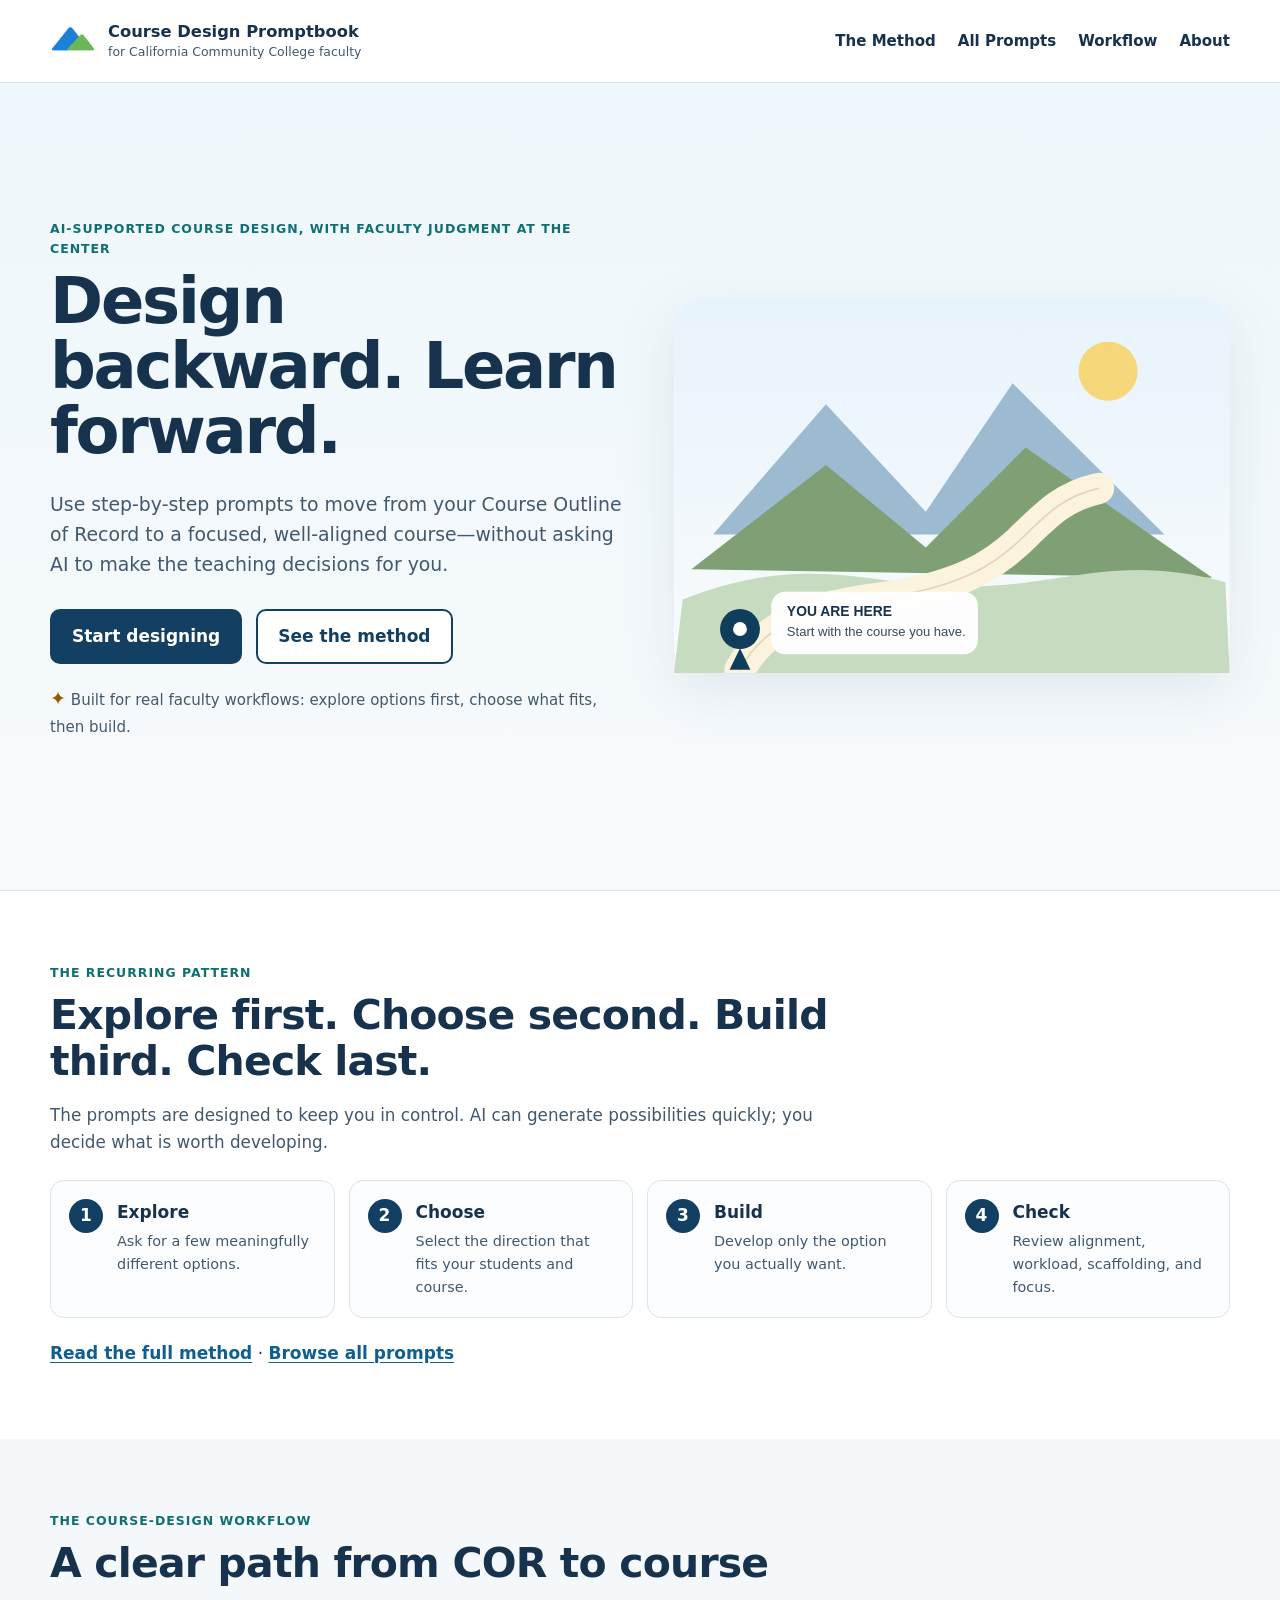
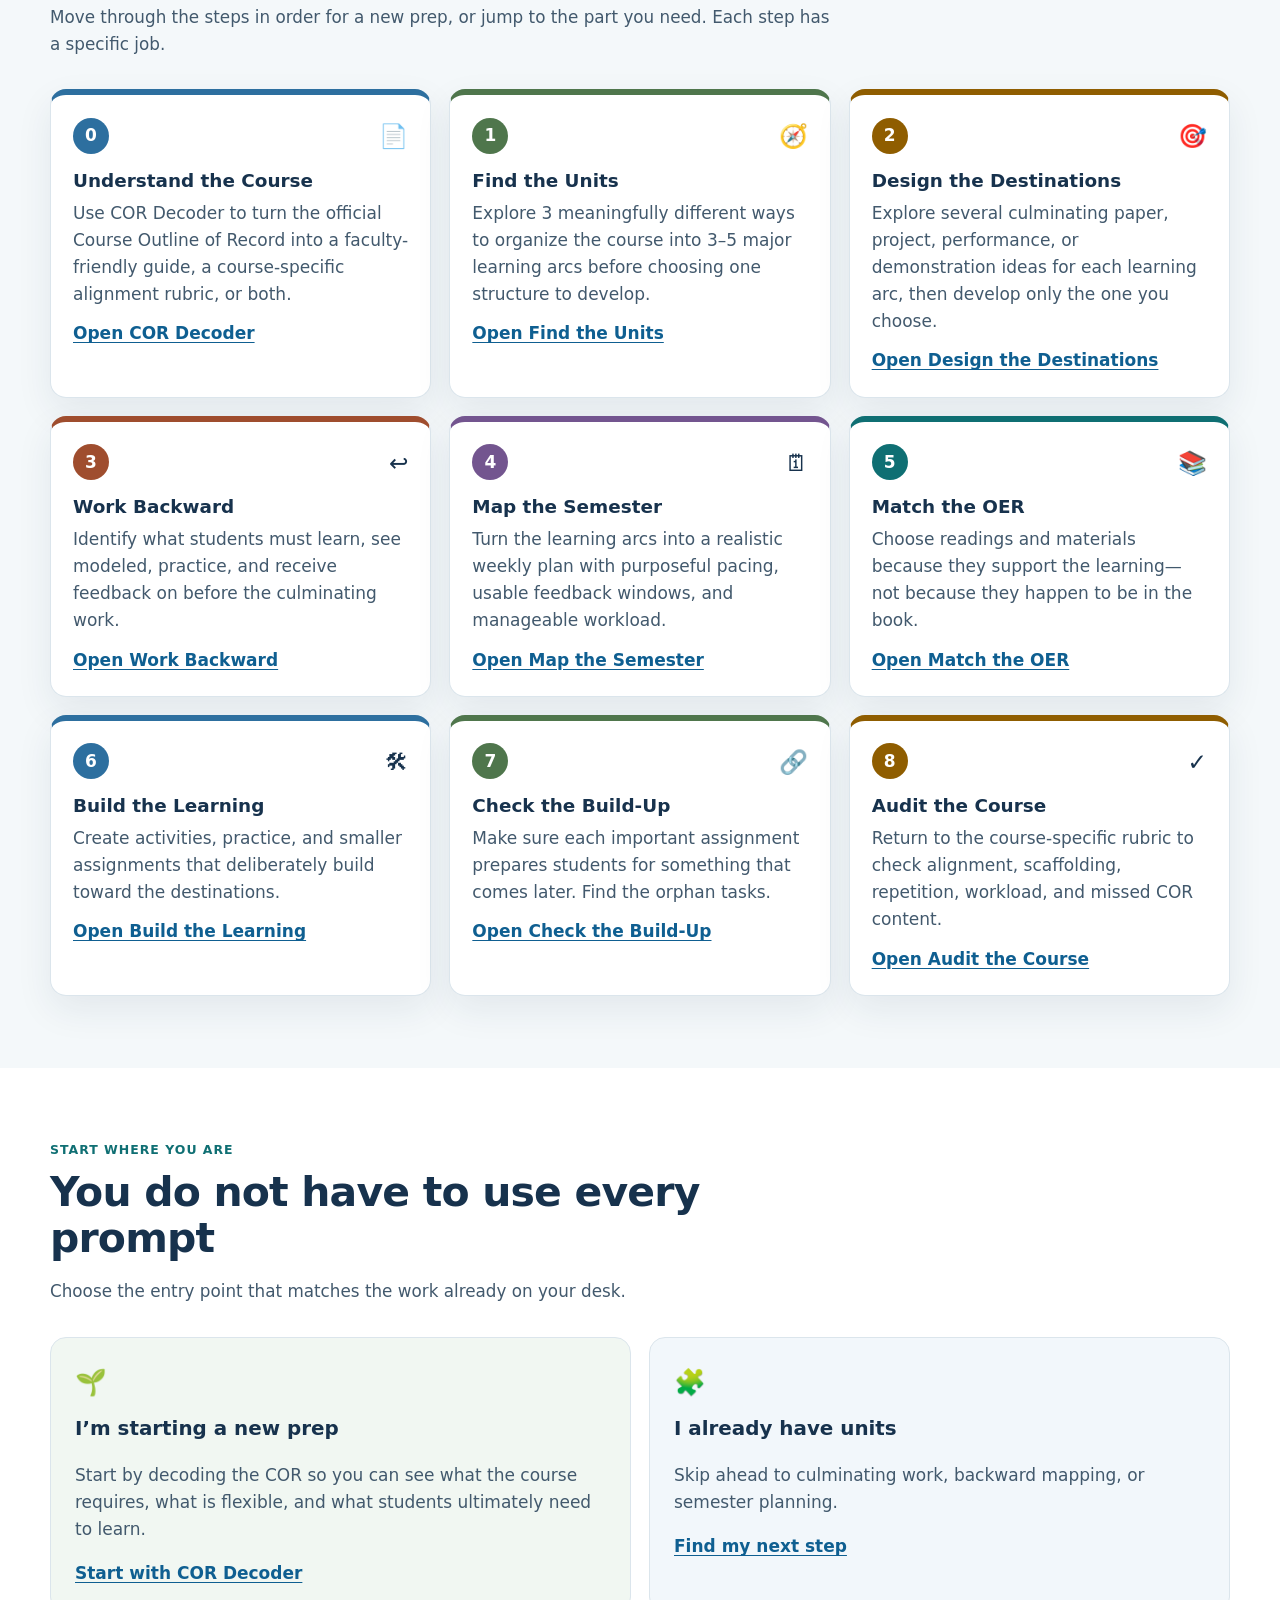
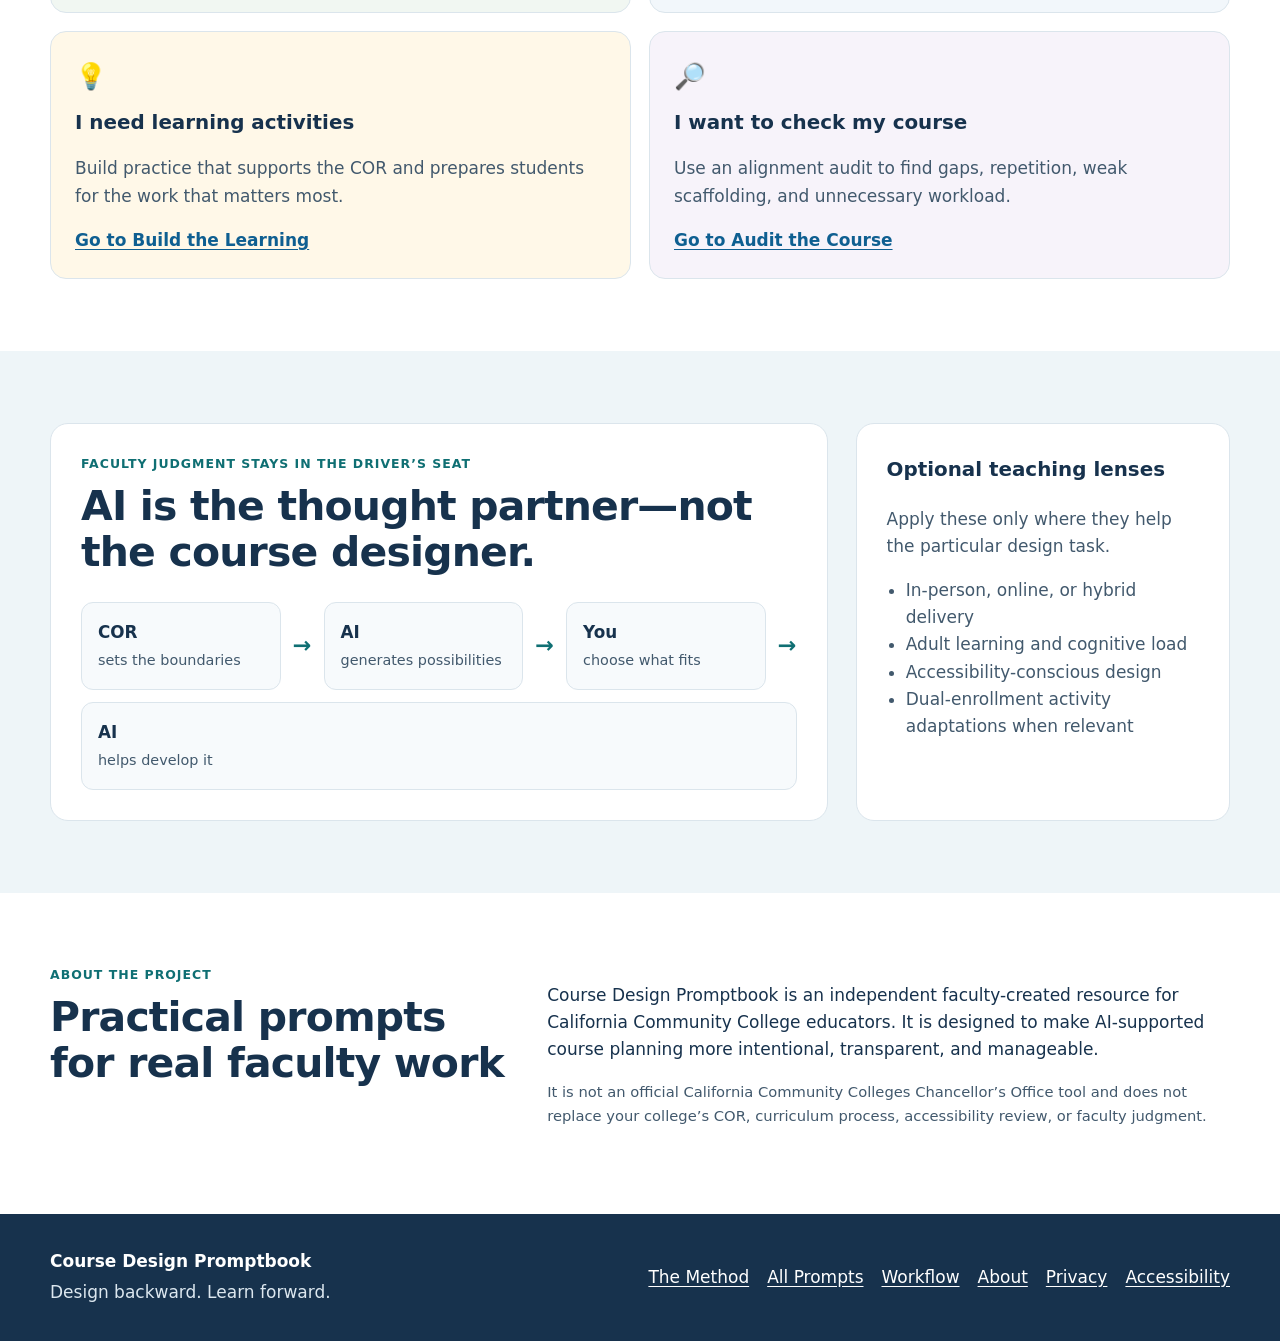
==== commit 68109e8a: "Add files via upload" ====
--- a/index.html
+++ b/index.html
@@ -109,8 +109,8 @@
 <li class="workflow-card step-0">
 <div class="step-top"><span class="step-number">0</span><span aria-hidden="true" class="step-icon">📄</span></div>
 <h3>Understand the Course</h3>
-<p>Decode the COR and get a clear picture of what the course requires, permits, and leaves to faculty design.</p>
-<span class="card-status">COR Decoder coming soon</span>
+<p>Use COR Decoder to turn the official Course Outline of Record into a faculty-friendly guide, a course-specific alignment rubric, or both.</p>
+<a href="cor-decoder.html">Open COR Decoder</a>
 </li>
 <li class="workflow-card step-1">
 <div class="step-top"><span class="step-number">1</span><span aria-hidden="true" class="step-icon">🧭</span></div>
@@ -174,8 +174,8 @@
 <article class="start-card">
 <span aria-hidden="true" class="start-emoji">🌱</span>
 <h3>I’m starting a new prep</h3>
-<p>Begin with the COR, then move into unit possibilities before building anything else.</p>
-<a class="text-link" href="find-the-units.html">Start with Find the Units</a>
+<p>Start by decoding the COR so you can see what the course requires, what is flexible, and what students ultimately need to learn.</p>
+<a class="text-link" href="cor-decoder.html">Start with COR Decoder</a>
 </article>
 <article class="start-card">
 <span aria-hidden="true" class="start-emoji">🧩</span>
--- a/styles.css
+++ b/styles.css
@@ -1418,3 +1418,53 @@
   .policy-feature-grid { grid-template-columns: 1fr; }
   .policy-hero { padding-block: 44px; }
 }
+
+/* COR Decoder */
+.step-page-0 {
+  background: linear-gradient(180deg, #eef7fb 0%, #f8fbfc 100%);
+}
+.decoder-shell {
+  max-width: 1120px;
+}
+.decoder-output-grid {
+  margin-bottom: 24px;
+}
+.decoder-note {
+  margin-top: 24px;
+}
+.decoder-actions {
+  display: flex;
+  flex-wrap: wrap;
+  gap: 14px 22px;
+  align-items: center;
+  margin: 24px 0;
+}
+.decoder-embed-wrap {
+  overflow: hidden;
+  background: #fff;
+  border: 1px solid var(--line);
+  border-radius: 18px;
+  box-shadow: var(--shadow);
+}
+.decoder-embed {
+  display: block;
+  width: 100%;
+  height: 760px;
+  border: 0;
+  background: #fff;
+}
+.decoder-principle {
+  margin-top: 26px;
+}
+.decoder-principle h3 {
+  margin-top: 0;
+}
+@media (max-width: 700px) {
+  .decoder-embed {
+    height: 720px;
+  }
+  .decoder-actions {
+    align-items: flex-start;
+    flex-direction: column;
+  }
+}
